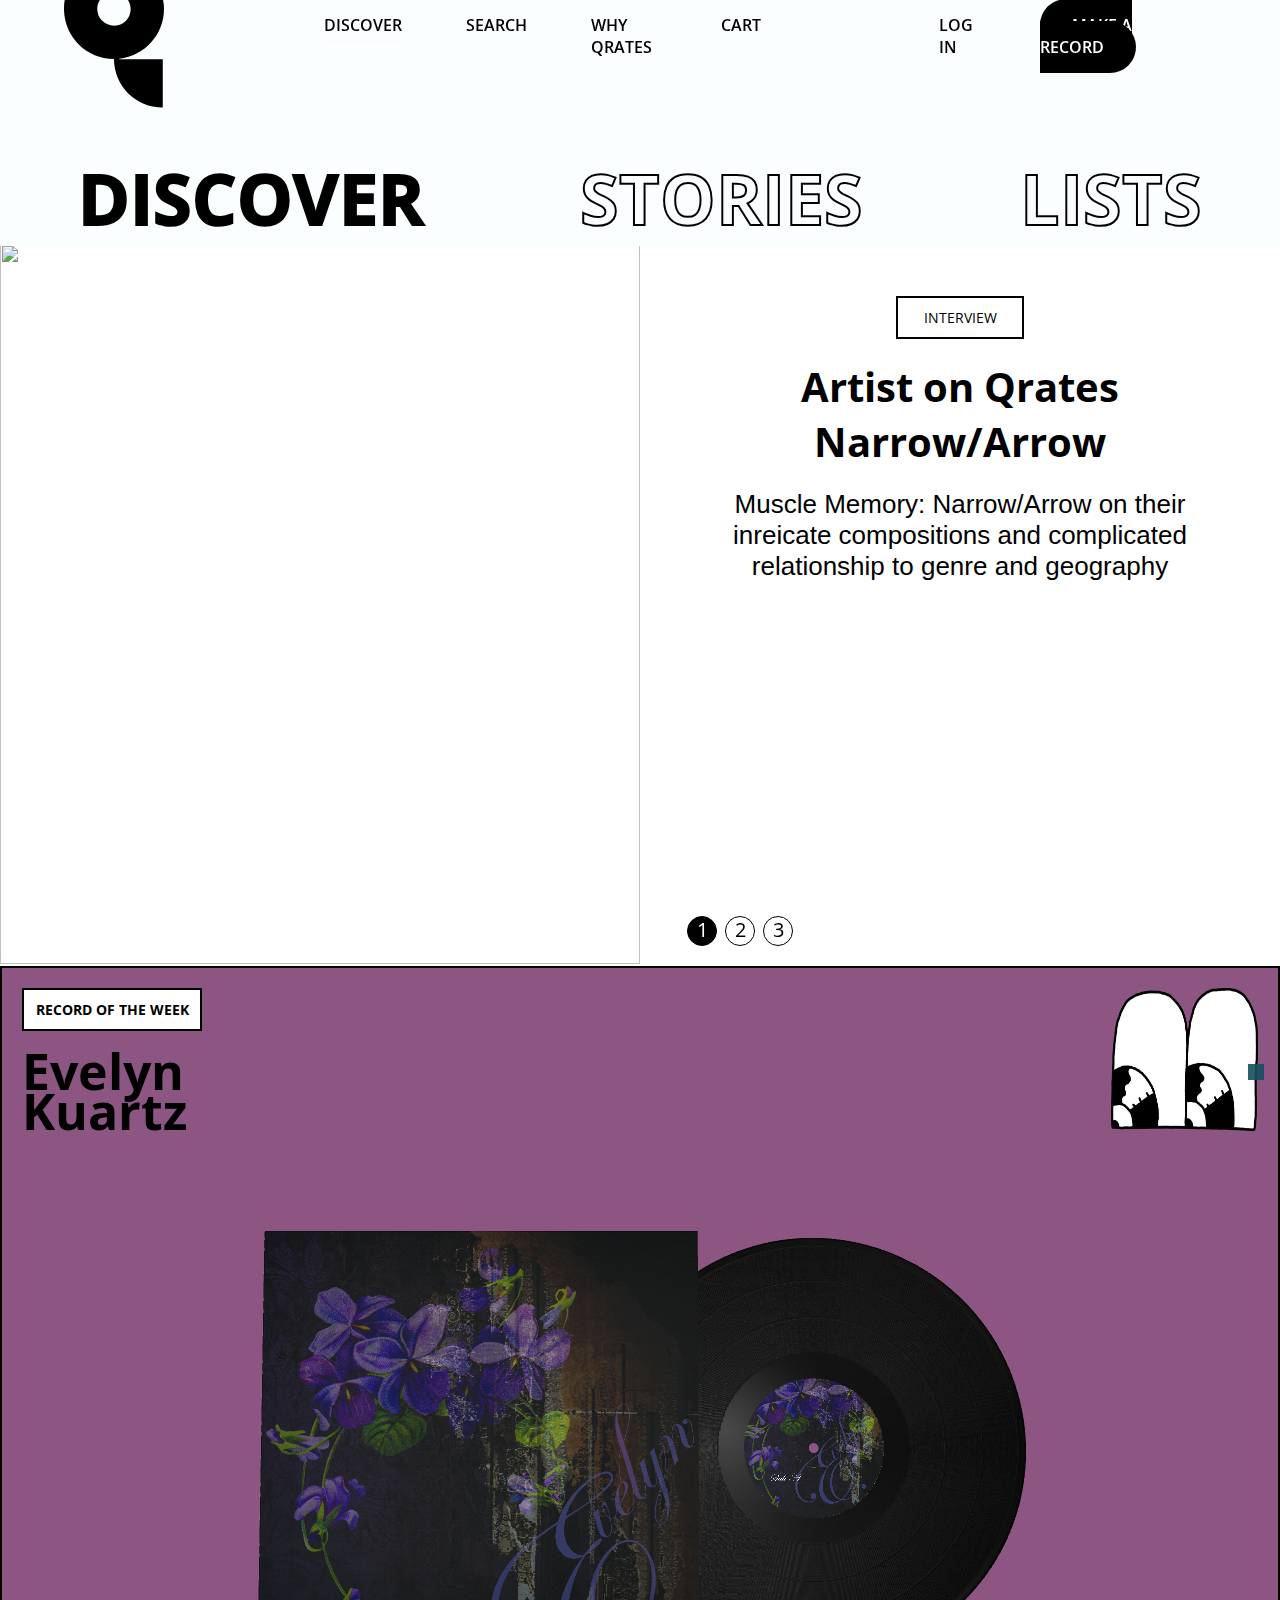
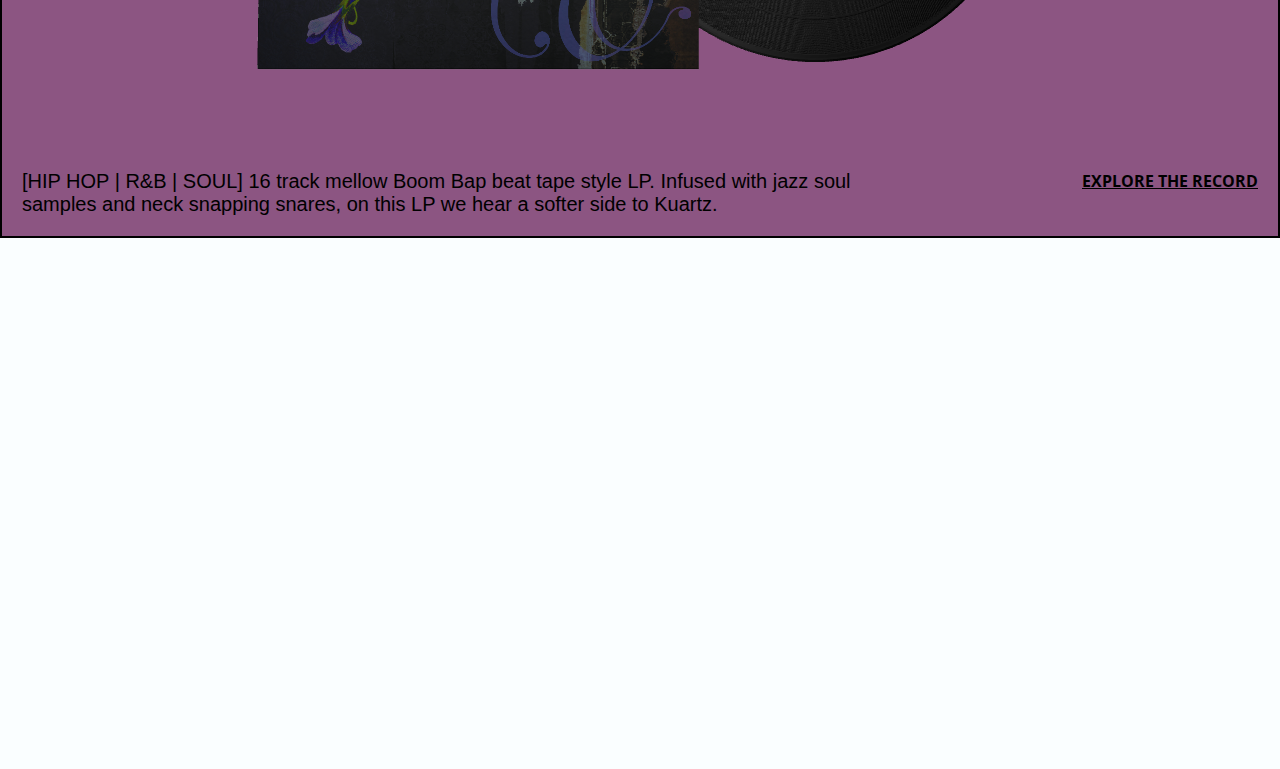
==== discover.html @ 6630db9c "list-stories-discover done" ====
<!DOCTYPE html>
<html lang="en">

<head>
    <meta charset="UTF-8">
    <meta name="viewport" content="width=device-width, initial-scale=1.0">

    <link rel="shortcut icon" href="assets/img/favicon.png" type="image/png">

    <!--=============== REMIXICONS ===============-->
    <link href="https://cdn.jsdelivr.net/npm/remixicon@2.5.0/fonts/remixicon.css" rel="stylesheet">

    <!--=============== SWIPER CSS ===============-->
    <link rel="stylesheet" href="assets/css/swiper-bundle.min.css">
    <link rel="stylesheet" href="https://cdn.jsdelivr.net/npm/@splidejs/splide@latest/dist/css/splide.min.css">

    <!--=============== CSS ===============-->
    <link rel="stylesheet" href="assets/scss/styles.css">



    <!--=============== FONT ===============-->
    <link
        href="https://api.fontshare.com/css?f[]=cabinet-grotesk@300,400&f[]=bespoke-serif@400&f[]=clash-display@700&display=swap"
        rel="stylesheet">


    <title>QRATES</title>
</head>

<body>
    <header class="header" id="header">
        <nav class="nav container">
            <a href="#" class="nav__logo">
                <img src="./assets/img/logo.svg" alt="">
            </a>

            <div class="nav__menu" id="nav-menu">
                <ul class="nav__list">
                    <li class="nav__item">
                        <a href="#home" class="nav__link active-link">DISCOVER</a>
                    </li>
                    <li class="nav__item">
                        <a href="#about" class="nav__link">SEARCH</a>
                    </li>
                    <li class="nav__item">
                        <a href="#discover" class="nav__link">WHY QRATES</a>
                    </li>
                    <li class="nav__item">
                        <a href="#place" class="nav__link">CART</a>
                    </li>
                    <li class="nav__item">
                        <a href="login.html" class="nav__link nav__link-3">LOG IN</a>
                    </li>
                    <li class="nav__item">
                        <a href="makerecord.html" class="nav__link nav__link-4">MAKE A RECORD</a>
                    </li>
                </ul>


                <i class="ri-close-line nav__close" id="nav-close"></i>
            </div>

            <div class="nav-right">
                <ul>
                    <li class="nav__item"><a href="login.html" class="nav__link nav__link-1">LOG IN</a></li>
                    <li class="nav__item"><a href="makerecord.html" class="nav__link nav__link-2">MAKE A RECORD</a></li>
                </ul>
            </div>

            <div class="nav__toggle" id="nav-toggle">
                <i class="ri-function-line"></i>
            </div>
        </nav>
    </header>

    <main id="discover">
        <section class="dis-choose">
            <ul>
                <li><a href="discover.html" class="dis__dis">DISCOVER</a></li>
                <li><a href="stories.html" class="dis__sto">STORIES</a></li>
                <li><a href="lists.html" class="dis__li">LISTS</a></li>
            </ul>
        </section>

        <section class="dis-swip">
            <div class="swiper-container">
                <div class="swiper-wrapper">
                    <div class="swiper-slide">
                        <div class="swi-sli-left">
                            <img src="./assets/img/dis1.jpg" alt="">
                        </div>
                        <div class="swi-sli-right">
                            <div class="swi-sli-ri-top">INTERVIEW</div>
                            <div class="swi-sli-ri-tit">
                                <div class="swi-sli-ri-tit-1">Artist on Qrates</div>
                                <div class="swi-sli-ri-tit-2">Narrow/Arrow</div>
                            </div>
                            <div class="swi-sli-ri-des">Muscle Memory: Narrow/Arrow on their inreicate compositions and
                                complicated relationship to genre and geography</div>
                        </div>
                    </div>
                    <div class="swiper-slide">
                        <div class="swi-sli-left">
                            <img src="./assets/img/dis3.jpg" alt="">
                        </div>
                        <div class="swi-sli-right">
                            <div class="swi-sli-ri-top">WAX HEART</div>
                            <div class="swi-sli-ri-tit">
                                <div class="swi-sli-ri-tit-1">Wax Heart</div>
                                <div class="swi-sli-ri-tit-2">Transfer To Graham</div>
                            </div>
                            <div class="swi-sli-ri-des">Wax Heart is a series featuring the artist and the 5 records
                                that made them who they are today.</div>
                        </div>
                    </div>
                    <div class="swiper-slide">
                        <div class="swi-sli-left">
                            <img src="./assets/img/dis2.jpg" alt="">
                        </div>
                        <div class="swi-sli-right">
                            <div class="swi-sli-ri-top">INTERVIEW</div>
                            <div class="swi-sli-ri-tit">
                                <div class="swi-sli-ri-tit-1">Artists on Qrates</div>
                                <div class="swi-sli-ri-tit-2">Clare Maguire</div>
                            </div>
                            <div class="swi-sli-ri-des">New Digital Landscapes: Claire Maguire talks us theough her
                                newsfeed fascination with NFTs, moving from the big city and the importance of
                                communities.</div>
                        </div>
                    </div>
                </div>
                <!-- Add Pagination -->
                <div class="swiper-pagination"></div>
            </div>
        </section>

        <section class="dis-week">
            <div class="dis-we-top">
                <div class="dis-we-top-left">
                    <div class="dis-we-top-left-1">RECORD OF THE WEEK</div>
                    <div class="dis-we-top-left-2">Evelyn<br>Kuartz</div>
                </div>
                <div class="dis-we-top-right">
                    <img src="./assets/img/watching.png" alt="">
                </div>
            </div>
            <div class="dis-we-mid">
                <img src="./assets/img/evelynK.png" alt="">
            </div>
            <div class="dis-we-bot">
                <div class="dis-we-bot-left">[HIP HOP | R&B | SOUL] 16 track mellow Boom Bap beat tape style LP. Infused
                    with jazz soul samples and neck snapping snares, on this LP we hear a softer side to Kuartz.</div>
                <div class="dis-we-bot-right"> <a href="evelyn.html">EXPLORE THE RECORD</a> </div>
            </div>
        </section>
    </main>

    <!--==================== FOOTER ====================-->
    <footer class="footer section">
        <div class="footer__container container grid">
            <div class="footer__content grid">
                <div class="footer__data">
                    <h3 class="footer__title">
                        <img src="./assets/img/logo.svg" alt="">
                    </h3>
                    <p class="footer__description">QRATES <br> MUSIC IN <br> YOUR HANDS
                    </p>
                    <div>
                        <a href="https://www.facebook.com/" target="_blank" class="footer__social">
                            <i class="ri-facebook-box-fill"></i>
                        </a>
                        <a href="https://twitter.com/" target="_blank" class="footer__social">
                            <i class="ri-twitter-fill"></i>
                        </a>
                        <a href="https://www.instagram.com/" target="_blank" class="footer__social">
                            <i class="ri-instagram-fill"></i>
                        </a>
                        <a href="https://www.youtube.com/" target="_blank" class="footer__social">
                            <i class="ri-youtube-fill"></i>
                        </a>
                    </div>
                </div>

                <div class="footer__data">
                    <h3 class="footer__subtitle">FOR ARTISTS</h3>
                    <ul>
                        <li class="footer__item">
                            <a href="" class="footer__link">why qrates</a>
                        </li>
                        <li class="footer__item">
                            <a href="" class="footer__link">crowd funding</a>
                        </li>
                        <li class="footer__item">
                            <a href="" class="footer__link">press & sell</a>
                        </li>
                        <li class="footer__item">
                            <a href="" class="footer__link">our services</a>
                        </li>
                        <li class="footer__item">
                            <a href="" class="footer__link">artist toolkit</a>
                        </li>
                        <li class="footer__item">
                            <a href="" class="footer__link">referral program</a>
                        </li>
                    </ul>
                </div>

                <div class="footer__data">
                    <h3 class="footer__subtitle">OUR COMPANY</h3>
                    <ul>
                        <li class="footer__item">
                            <a href="" class="footer__link">about qrates</a>
                        </li>
                        <li class="footer__item">
                            <a href="" class="footer__link">careers</a>
                        </li>
                        <li class="footer__item">
                            <a href="" class="footer__link">partners</a>
                        </li>
                    </ul>
                </div>

                <div class="footer__data">
                    <h3 class="footer__subtitle">HELP</h3>
                    <ul>
                        <li class="footer__item">
                            <a href="" class="footer__link">FAQs</a>
                        </li>
                        <li class="footer__item">
                            <a href="" class="footer__link">Support Center</a>
                        </li>
                        <li class="footer__item">
                            <a href="" class="footer__link">Contact Us</a>
                        </li>
                    </ul>
                </div>
            </div>

            <div class="footer__rights">
                <p class="footer__copy">&#169; Chowdhury Joy. All rigths reserved.</p>
                <div class="footer__terms">
                    <a href="#" class="footer__terms-link">Terms & Agreements</a>
                    <a href="#" class="footer__terms-link">Privacy Policy</a>
                </div>
            </div>
        </div>
    </footer>

    <!--========== SCROLL UP ==========-->
    <a href="#" class="scrollup" id="scroll-up">
        <i class="ri-arrow-up-line scrollup__icon"></i>
    </a>

    <!--=============== SCROLL REVEAL===============-->
    <script src="assets/js/scrollreveal.min.js"></script>

    <!--=============== SWIPER JS ===============-->
    <script src="assets/js/swiper-bundle.min.js"></script>
    <script src="https://cdn.jsdelivr.net/npm/@splidejs/splide@2.4.21/dist/js/splide.min.js"></script>

    <!--=============== MAIN JS ===============-->

    <!-- <script src="https://s3-us-west-2.amazonaws.com/s.cdpn.io/16327/gsap-latest-beta.min.js"></script> -->
    <script src="assets/js/main.js"></script>
    <script src="assets/js/dislirestor.js"></script>
</body>

</html>
---- assets/scss/styles.css ----
/*=============== GOOGLE FONTS ===============*/
@import url("https://fonts.googleapis.com/css2?family=Open+Sans:wght@400;600&family=Raleway:wght@500;600;700&display=swap");
/*=============== VARIABLES CSS ===============*/
:root {
  --header-height: 3rem;
  /*========== Colors ==========*/
  /* Change favorite color to match images */
  /*Green dark 190 - Green 171 - Grren Blue 200*/
  --hue-color: 190;
  /* HSL color mode */
  --first-color: hsl(var(--hue-color), 64%, 22%);
  --first-color-second: hsl(var(--hue-color), 64%, 22%);
  --first-color-alt: hsl(var(--hue-color), 64%, 15%);
  --title-color: hsl(var(--hue-color), 64%, 18%);
  --text-color: hsl(var(--hue-color), 24%, 35%);
  --text-color-light: hsl(var(--hue-color), 8%, 60%);
  --input-color: hsl(var(--hue-color), 24%, 97%);
  --body-color: hsl(var(--hue-color), 100%, 99%);
  --white-color: #FFF;
  --scroll-bar-color: hsl(var(--hue-color), 12%, 90%);
  --scroll-thumb-color: hsl(var(--hue-color), 12%, 75%);
  /*========== Font and typography ==========*/
  --body-font: 'Open Sans', sans-serif;
  --title-font: 'Raleway', sans-serif;
  --biggest-font-size: 2.5rem;
  --h1-font-size: 1.5rem;
  --h2-font-size: 1.25rem;
  --h3-font-size: 1rem;
  --normal-font-size: .938rem;
  --small-font-size: .813rem;
  --smaller-font-size: .75rem;
  /*========== Font weight ==========*/
  --font-medium: 500;
  --font-semi-bold: 600;
  /*========== Margenes Bottom ==========*/
  --mb-0-25: .25rem;
  --mb-0-5: .5rem;
  --mb-0-75: .75rem;
  --mb-1: 1rem;
  --mb-1-25: 1.25rem;
  --mb-1-5: 1.5rem;
  --mb-2: 2rem;
  --mb-2-5: 2.5rem;
  /*========== z index ==========*/
  --z-tooltip: 10;
  --z-fixed: 100;
  /*========== Hover overlay ==========*/
  --img-transition: .3s;
  --img-hidden: hidden;
  --img-scale: scale(1.1);
}

@media screen and (min-width: 968px) {
  :root {
    --biggest-font-size: 4rem;
    --h1-font-size: 2.25rem;
    --h2-font-size: 1.75rem;
    --h3-font-size: 1.25rem;
    --normal-font-size: 1rem;
    --small-font-size: .875rem;
    --smaller-font-size: .813rem;
  }
}

/*========== Variables Dark theme ==========*/
body.dark-theme {
  --first-color-second: hsl(var(--hue-color), 54%, 12%);
  --title-color: hsl(var(--hue-color), 24%, 95%);
  --text-color: hsl(var(--hue-color), 8%, 75%);
  --input-color: hsl(var(--hue-color), 29%, 16%);
  --body-color: hsl(var(--hue-color), 29%, 12%);
  --scroll-bar-color: hsl(var(--hue-color), 12%, 48%);
  --scroll-thumb-color: hsl(var(--hue-color), 12%, 36%);
}

/*=============== BASE ===============*/
* {
  -webkit-box-sizing: border-box;
          box-sizing: border-box;
  padding: 0;
  margin: 0;
}

html {
  scroll-behavior: smooth;
}

body {
  margin: var(--header-height) 0 0 0;
  font-family: var(--body-font);
  font-size: var(--normal-font-size);
  background-color: var(--body-color);
  color: var(--text-color);
}

h1, h2, h3 {
  color: var(--title-color);
  font-weight: var(--font-semi-bold);
  font-family: var(--title-font);
}

ul {
  list-style: none;
}

a {
  text-decoration: none;
}

button,
input {
  border: none;
  font-family: var(--body-font);
  font-size: var(--normal-font-size);
}

button {
  cursor: pointer;
}

input {
  outline: none;
}

.main {
  overflow-x: hidden;
}

/*=============== REUSABLE CSS CLASSES ===============*/
.section {
  padding: 4.5rem 0 2.5rem;
}

.section__title {
  font-size: var(--h2-font-size);
  color: var(--title-color);
  text-align: center;
  text-transform: capitalize;
  margin-bottom: var(--mb-2);
}

.container {
  max-width: 968px;
  margin-left: var(--mb-1);
  margin-right: var(--mb-1);
}

.grid {
  display: -ms-grid;
  display: grid;
  gap: 1.5rem;
}

/*========== Button Dark/Light ==========*/
.nav__dark {
  display: -webkit-box;
  display: -ms-flexbox;
  display: flex;
  -webkit-box-align: center;
      -ms-flex-align: center;
          align-items: center;
  -webkit-column-gap: 2rem;
          column-gap: 2rem;
  position: absolute;
  left: 3rem;
  bottom: 4rem;
}

.change-theme, .change-theme-name {
  color: var(--text-color);
}

.change-theme {
  cursor: pointer;
  font-size: 1rem;
}

.change-theme-name {
  font-size: var(--small-font-size);
}

/*=============== BUTTONS ===============*/
.button {
  display: inline-block;
  background-color: var(--first-color);
  color: var(--white-color);
  padding: 1rem 2rem;
  font-weight: var(--font-semi-bold);
  -webkit-transition: .3s;
  transition: .3s;
}

.button:hover {
  background-color: var(--first-color-alt);
}

.button--flex {
  display: -webkit-box;
  display: -ms-flexbox;
  display: flex;
  -webkit-box-align: center;
      -ms-flex-align: center;
          align-items: center;
  -webkit-column-gap: .25rem;
          column-gap: .25rem;
}

.button--link {
  background: none;
  padding: 0;
}

.button--link:hover {
  background: none;
}

.button-1, .button-3, main .studio-swiper .studio-swiper-3 .std-swi-3-try, .header .nav .nav-right ul .nav__item .nav__link-2, main .far-lim .far-lim-left .far-lim-left-opt .far-lim-left-opt-1, main .far-lim .far-lim-left .far-lim-left-opt .far-lim-left-opt-2 {
  background-color: #000;
  border: none;
  color: white;
  padding: 15px 32px;
  text-align: center;
  text-decoration: none;
  border-radius: calc(174px / 2);
  font-size: 16px;
}

.button-2, main .far-lim .far-lim-left .far-lim-left-top, main .studio-swiper .studio-swiper-1 .std-swi-1-top, #discover .dis-swip .swiper-container .swiper-wrapper .swiper-slide .swi-sli-right .swi-sli-ri-top, #discover .dis-week .dis-we-top .dis-we-top-left .dis-we-top-left-1, #stories .stories-grid .main-container .posts-collect .sto-grid-1 .grid-a .grid-img .grid-img-top,
#stories .stories-grid .main-container .posts-collect .sto-grid-1 .grid-b .grid-img .grid-img-top,
#stories .stories-grid .main-container .posts-collect .sto-grid-1 .grid-c .grid-img .grid-img-top,
#stories .stories-grid .main-container .posts-collect .sto-grid-2 .grid-a .grid-img .grid-img-top,
#stories .stories-grid .main-container .posts-collect .sto-grid-2 .grid-b .grid-img .grid-img-top,
#stories .stories-grid .main-container .posts-collect .sto-grid-2 .grid-c .grid-img .grid-img-top,
#stories .stories-grid .main-container .posts-collect .sto-grid-3 .grid-a .grid-img .grid-img-top,
#stories .stories-grid .main-container .posts-collect .sto-grid-3 .grid-b .grid-img .grid-img-top,
#stories .stories-grid .main-container .posts-collect .sto-grid-3 .grid-c .grid-img .grid-img-top,
#stories .stories-grid .main-container .posts-collect .sto-grid-4 .grid-a .grid-img .grid-img-top,
#stories .stories-grid .main-container .posts-collect .sto-grid-4 .grid-b .grid-img .grid-img-top,
#stories .stories-grid .main-container .posts-collect .sto-grid-4 .grid-c .grid-img .grid-img-top,
#stories .stories-grid .main-container .posts-collect .sto-grid-5 .grid-a .grid-img .grid-img-top,
#stories .stories-grid .main-container .posts-collect .sto-grid-5 .grid-b .grid-img .grid-img-top,
#stories .stories-grid .main-container .posts-collect .sto-grid-5 .grid-c .grid-img .grid-img-top,
#stories .stories-grid .main-container .posts-collect .sto-grid-6 .grid-a .grid-img .grid-img-top,
#stories .stories-grid .main-container .posts-collect .sto-grid-6 .grid-b .grid-img .grid-img-top,
#stories .stories-grid .main-container .posts-collect .sto-grid-6 .grid-c .grid-img .grid-img-top,
#stories .stories-grid .main-container .posts-collect .sto-grid-7 .grid-a .grid-img .grid-img-top,
#stories .stories-grid .main-container .posts-collect .sto-grid-7 .grid-b .grid-img .grid-img-top,
#stories .stories-grid .main-container .posts-collect .sto-grid-7 .grid-c .grid-img .grid-img-top,
#stories .stories-grid .main-container .posts-collect .sto-grid-8 .grid-a .grid-img .grid-img-top,
#stories .stories-grid .main-container .posts-collect .sto-grid-8 .grid-b .grid-img .grid-img-top,
#stories .stories-grid .main-container .posts-collect .sto-grid-8 .grid-c .grid-img .grid-img-top,
#stories .stories-grid .main-container .posts-collect .sto-grid-9 .grid-a .grid-img .grid-img-top,
#stories .stories-grid .main-container .posts-collect .sto-grid-9 .grid-b .grid-img .grid-img-top,
#stories .stories-grid .main-container .posts-collect .sto-grid-9 .grid-c .grid-img .grid-img-top {
  border: 2px black solid;
  width: 20%;
  text-align: center;
  padding: 10px;
  text-decoration: none;
  font-size: 14px;
}

.button-3, main .studio-swiper .studio-swiper-3 .std-swi-3-try {
  margin: 50px 0;
  border: 2px yellow solid;
  background-color: #FFF804;
  width: 150%;
  color: black;
  font-weight: 800;
}

/*========== SCROLL UP ==========*/
.scrollup {
  position: fixed;
  right: 1rem;
  bottom: -20%;
  background-color: var(--first-color);
  padding: .5rem;
  display: -webkit-box;
  display: -ms-flexbox;
  display: flex;
  opacity: .9;
  z-index: var(--z-tooltip);
  -webkit-transition: .4s;
  transition: .4s;
}

.scrollup:hover {
  background-color: var(--first-color-alt);
  opacity: 1;
}

.scrollup__icon {
  color: var(--white-color);
  font-size: 1.2rem;
}

/* Show scroll */
.show-scroll {
  bottom: 5rem;
}

/*=============== SCROLL BAR ===============*/
::-webkit-scrollbar {
  width: .60rem;
  background-color: var(--scroll-bar-color);
}

::-webkit-scrollbar-thumb {
  background-color: var(--scroll-thumb-color);
}

::-webkit-scrollbar-thumb:hover {
  background-color: var(--text-color-light);
}

/*=============== HEADER ===============*/
.header {
  width: 100%;
  position: fixed;
  top: 0;
  left: 0;
  z-index: var(--z-fixed);
  background-color: transparent;
}

/*=============== NAV ===============*/
.nav {
  height: var(--header-height);
  display: -webkit-box;
  display: -ms-flexbox;
  display: flex;
  -webkit-box-pack: justify;
      -ms-flex-pack: justify;
          justify-content: space-between;
  -webkit-box-align: center;
      -ms-flex-align: center;
          align-items: center;
}

.nav__logo, .nav__toggle {
  color: #000;
}

.nav__logo {
  font-weight: var(--font-semi-bold);
}

.nav__toggle {
  font-size: 1.2rem;
  cursor: pointer;
}

.nav__menu {
  position: relative;
}

@media screen and (max-width: 1067px) {
  .nav__menu {
    position: fixed;
    background-color: var(--body-color);
    top: 0;
    right: -100%;
    width: 70%;
    height: 100%;
    -webkit-box-shadow: -1px 0 4px rgba(14, 55, 63, 0.15);
            box-shadow: -1px 0 4px rgba(14, 55, 63, 0.15);
    padding: 3rem;
    -webkit-transition: .4s;
    transition: .4s;
  }
}

.nav__list {
  display: -webkit-box;
  display: -ms-flexbox;
  display: flex;
  -webkit-box-orient: vertical;
  -webkit-box-direction: normal;
      -ms-flex-direction: column;
          flex-direction: column;
  row-gap: 2.5rem;
}

.nav__link {
  color: var(--text-color-light);
  font-weight: var(--font-semi-bold);
  text-transform: uppercase;
}

.nav__link:hover {
  color: var(--text-color);
}

.nav__close {
  position: absolute;
  top: .75rem;
  right: 1rem;
  font-size: 1.5rem;
  color: var(--title-color);
  cursor: pointer;
}

/* show menu */
.show-menu {
  right: 0;
}

/* Change background header */
.scroll-header {
  background-color: var(--body-color);
  -webkit-box-shadow: 0 0 4px rgba(14, 55, 63, 0.15);
          box-shadow: 0 0 4px rgba(14, 55, 63, 0.15);
}

.scroll-header .nav__logo,
.scroll-header .nav__toggle {
  color: var(--title-color);
}

/* Active link */
.active-link {
  position: relative;
  color: var(--title-color);
}

.active-link::before {
  content: '';
  position: absolute;
  background-color: var(--title-color);
  width: 100%;
  height: 2px;
  bottom: -.75rem;
  left: 0;
}

.header .nav .nav__menu {
  margin-left: 160px;
}

.header .nav .nav__menu .nav__list .nav__item .nav__link-3,
.header .nav .nav__menu .nav__list .nav__item .nav__link-4 {
  display: none;
}

.header .nav .nav-right ul {
  display: -webkit-box;
  display: -ms-flexbox;
  display: flex;
  -webkit-box-pack: justify;
      -ms-flex-pack: justify;
          justify-content: space-between;
}

.header .nav .nav-right ul .nav__item {
  margin-left: 50px;
}

@media all and (max-width: 500px) {
  .header .nav a img {
    width: 60%;
    height: 60%;
  }
  .header .nav .nav__menu {
    margin-left: 160px;
  }
  .header .nav .nav__menu .nav__list .nav__item .nav__link-3,
  .header .nav .nav__menu .nav__list .nav__item .nav__link-4 {
    display: block;
  }
  .header .nav .nav-right ul {
    display: -webkit-box;
    display: -ms-flexbox;
    display: flex;
    -webkit-box-pack: justify;
        -ms-flex-pack: justify;
            justify-content: space-between;
  }
  .header .nav .nav-right ul .nav__item {
    display: none;
  }
}

main {
  margin-top: 150px;
  color: #000;
}

main .hero {
  display: -webkit-box;
  display: -ms-flexbox;
  display: flex;
  position: relative;
  margin-bottom: 50px;
}

main .hero .hero-extra {
  display: none;
}

main .hero .hero-left {
  width: 40%;
  margin-top: 15%;
  margin-left: 5%;
}

main .hero .hero-left .hero-le-header {
  display: block;
  font-weight: 900;
  font-size: 70px;
  font-weight: 900;
  letter-spacing: 0.95px;
  line-height: 70px;
  font-family: 'Clash Display', sans-serif;
}

main .hero .hero-left .hero-le-header span {
  color: transparent;
  -webkit-text-stroke-width: 2px;
  -webkit-text-stroke-color: #000;
}

main .hero .hero-left .hero-le-des {
  font-size: 28px;
  font-weight: 800;
  letter-spacing: -0.3px;
  line-height: 34px;
  width: 80%;
  margin-top: 40px;
  font-family: 'Bespoke Serif', serif;
}

main .hero .hero-right {
  width: 60%;
  display: -webkit-box;
  display: -ms-flexbox;
  display: flex;
}

main .hero .hero-right .hero-ri-1 {
  display: -webkit-box;
  display: -ms-flexbox;
  display: flex;
}

main .hero .hero-right .hero-ri-1 .hero-ri-1-img {
  position: relative;
  padding: 30px 35px 0px 30px;
}

main .hero .hero-right .hero-ri-1 .hero-ri-1-img img {
  width: 80%;
  margin-left: 10%;
  border: #000 2px solid;
  -webkit-transform: rotate(5deg) translate3d(0, 0, 0);
          transform: rotate(5deg) translate3d(0, 0, 0);
}

main .hero .hero-right .hero-ri-1 .sticker {
  width: 10%;
  height: 25%;
  position: absolute;
  top: 80%;
}

main .hero .hero-right .hero-ri-2 {
  position: relative;
  margin-top: 30%;
  margin-right: 5%;
  color: #000;
  font-size: 16px;
  font-weight: bold;
  line-height: 22px;
  -webkit-writing-mode: vertical-rl;
  -ms-writing-mode: tb-rl;
  writing-mode: vertical-rl;
  white-space: nowrap;
}

main .hero .hero-right .hero-ri-2 a {
  color: #000;
  text-decoration: underline;
}

main .fans-option {
  position: relative;
  min-height: 120vh;
  margin-top: 40px;
  -webkit-transition: all .5s ease;
  transition: all .5s ease;
}

main .fans-option ul {
  position: absolute;
  top: 30%;
  left: 10%;
  -webkit-transform: translateY(-50%);
          transform: translateY(-50%);
}

main .fans-option ul li {
  list-style: none;
}

main .fans-option ul li a {
  color: #fff;
  font-size: 3em;
  font-weight: 700;
  text-decoration: none;
}

main .fans-option ul li:hover a {
  color: #e2d3d3;
  text-shadow: 0 2px 2px rgba(0, 0, 0, 0.2);
}

main .far-lim {
  display: -webkit-box;
  display: -ms-flexbox;
  display: flex;
  height: 120vh;
}

main .far-lim .vinyl-right {
  -webkit-box-ordinal-group: 2;
      -ms-flex-order: 1;
          order: 1;
}

main .far-lim .vinyl-left {
  -webkit-box-ordinal-group: 1;
      -ms-flex-order: 0;
          order: 0;
}

main .far-lim .far-lim-left {
  width: 50%;
  background-color: #FFF804;
  padding: 5% 0 0 5%;
  position: relative;
  border: #000 1px solid;
}

main .far-lim .far-lim-left > * {
  padding-top: 20px;
}

main .far-lim .far-lim-left .far-lim-left-tit {
  font-size: 40px;
  font-weight: bolder;
}

main .far-lim .far-lim-left .far-lim-left-des {
  width: 70%;
  font-size: 26px;
  font-family: 'Bespoke Serif', sans-serif;
}

main .far-lim .far-lim-left .far-lim-left-opt {
  display: -webkit-box;
  display: -ms-flexbox;
  display: flex;
  position: absolute;
  bottom: 10%;
}

main .far-lim .far-lim-left .far-lim-left-opt .far-lim-left-opt-2 {
  background-color: transparent;
  color: #000;
  border: 2px solid #000;
  margin-left: 30px;
  font-weight: 800;
}

main .far-lim .far-lim-right {
  width: 50%;
  border: #000 1px solid;
}

main .far-lim .far-lim-right img {
  height: 100%;
  width: 100%;
}

main .studio-swiper {
  display: -webkit-box;
  display: -ms-flexbox;
  display: flex;
  -webkit-box-orient: vertical;
  -webkit-box-direction: normal;
      -ms-flex-direction: column;
          flex-direction: column;
  -webkit-box-align: center;
      -ms-flex-align: center;
          align-items: center;
  padding-top: 80px;
  background-color: #000;
  color: #fff;
}

main .studio-swiper .studio-swiper-1 {
  display: -webkit-box;
  display: -ms-flexbox;
  display: flex;
  -webkit-box-orient: vertical;
  -webkit-box-direction: normal;
      -ms-flex-direction: column;
          flex-direction: column;
  -webkit-box-align: center;
      -ms-flex-align: center;
          align-items: center;
}

main .studio-swiper .studio-swiper-1 .std-swi-1-top {
  border: 2px solid #fff;
}

main .studio-swiper .studio-swiper-1 .std-swi-1-tit {
  padding: 50px 0;
  font-size: 40px;
  font-weight: 800;
}

main .studio-swiper .studio-swiper-1 .std-swi-1-tit span {
  display: block;
  position: relative;
}

main .studio-swiper .studio-swiper-1 .std-swi-1-tit span::after {
  content: " ";
  display: block;
  position: absolute;
  width: 50%;
  height: 40px;
  bottom: -32px;
  right: 20px;
  background-repeat: no-repeat;
  background-size: contain;
  background-position: top center;
  background-image: url(/assets/img/downafter.png);
}

main .studio-swiper .studio-swiper-1 .std-swi-1-des {
  padding-bottom: 50px;
  font-size: 18px;
  width: 800px;
  text-align: center;
}

main .studio-swiper .studio-swiper-2 #splide01 .splide__arrows button {
  visibility: hidden;
}

main .studio-swiper .studio-swiper-2 #splide01 .splide__pagination {
  visibility: hidden;
}

main .index-show {
  position: relative;
  display: -ms-grid;
  display: grid;
  -ms-grid-columns: (25%)[auto-fit];
      grid-template-columns: repeat(auto-fit, 25%);
  grid-auto-rows: minmax(300px, 330px);
  overflow: hidden;
}

main .index-show img {
  width: 100%;
  height: auto;
}

main .index-show > * {
  border: #000 1px solid;
}

main .index-show .ind-show-8 {
  position: relative;
  background-color: #E280FF;
}

main .index-show .ind-show-8 .ind-show-8-top {
  color: transparent;
  -webkit-text-stroke-width: 2px;
  -webkit-text-stroke-color: #000;
  position: absolute;
  top: 0;
  left: 0;
  padding: 20px 25px 0px 25px;
  font-size: 36px;
  font-weight: 900;
  letter-spacing: 1.27px;
  line-height: 1.1;
}

main .index-show .ind-show-8 .ind-show-8-bot {
  position: absolute;
  bottom: 10px;
  padding: 20px 25px 0px 25px;
  font-weight: 900;
}

@media all and (max-width: 1050px) {
  main {
    margin-top: 0px;
    color: #000;
  }
  main .hero {
    display: -webkit-box;
    display: -ms-flexbox;
    display: flex;
    position: relative;
    -webkit-box-orient: vertical;
    -webkit-box-direction: normal;
        -ms-flex-direction: column;
            flex-direction: column;
  }
  main .hero .hero-extra {
    display: block;
    font-size: 28px;
    font-weight: 800;
    letter-spacing: -0.3px;
    line-height: 34px;
    width: 80%;
    margin: auto;
    margin-top: 50px;
    font-family: 'Bespoke Serif', serif;
  }
  main .hero .hero-left {
    width: 100%;
    margin-top: 5%;
    text-align: center;
  }
  main .hero .hero-left .hero-le-header {
    display: block;
    font-weight: 900;
    font-size: 50px;
    font-weight: 900;
    letter-spacing: 0.95px;
    line-height: 70px;
    font-family: 'Clash Display', sans-serif;
  }
  main .hero .hero-left .hero-le-header span {
    color: transparent;
    -webkit-text-stroke-width: 2px;
    -webkit-text-stroke-color: #000;
  }
  main .hero .hero-left .hero-le-des {
    display: none;
  }
  main .hero .hero-right {
    width: 100%;
    display: -webkit-box;
    display: -ms-flexbox;
    display: flex;
  }
  main .hero .hero-right .hero-ri-1 {
    display: -webkit-box;
    display: -ms-flexbox;
    display: flex;
  }
  main .hero .hero-right .hero-ri-1 .hero-ri-1-img {
    position: relative;
    padding: 30px 35px 0px 30px;
  }
  main .hero .hero-right .hero-ri-1 .hero-ri-1-img img {
    width: 80%;
    margin-left: 10%;
    border: #000 2px solid;
    -webkit-transform: rotate(5deg) translate3d(0, 0, 0);
            transform: rotate(5deg) translate3d(0, 0, 0);
  }
  main .hero .hero-right .hero-ri-1 .sticker {
    width: 25%;
    height: 25%;
    position: absolute;
    top: 20%;
    left: 5%;
  }
  main .hero .hero-right .hero-ri-2 {
    position: relative;
    margin-top: 30%;
    margin-right: 5%;
    color: #000;
    font-size: 16px;
    font-weight: bold;
    line-height: 22px;
    -webkit-writing-mode: vertical-rl;
    -ms-writing-mode: tb-rl;
    writing-mode: vertical-rl;
    white-space: nowrap;
  }
  main .hero .hero-right .hero-ri-2 a {
    color: #000;
    text-decoration: underline;
  }
  main .fans-option {
    position: relative;
    min-height: 120vh;
    margin-top: 40px;
    -webkit-transition: all .5s ease;
    transition: all .5s ease;
  }
  main .fans-option ul {
    position: absolute;
    top: 30%;
    left: 10%;
    -webkit-transform: translateY(-50%);
            transform: translateY(-50%);
  }
  main .fans-option ul li {
    list-style: none;
  }
  main .fans-option ul li a {
    color: #fff;
    font-size: 3em;
    font-weight: 700;
    text-decoration: none;
  }
  main .fans-option ul li:hover a {
    color: #e2d3d3;
    text-shadow: 0 2px 2px rgba(0, 0, 0, 0.2);
  }
  main .far-lim {
    display: -webkit-box;
    display: -ms-flexbox;
    display: flex;
    -webkit-box-orient: vertical;
    -webkit-box-direction: normal;
        -ms-flex-direction: column;
            flex-direction: column;
    background-color: #FFF804;
  }
  main .far-lim .far-lim-left {
    -webkit-box-ordinal-group: 2;
        -ms-flex-order: 1;
            order: 1;
    width: 100%;
    height: 50vh;
    padding: 5% 0 0 5%;
    position: relative;
    border: none;
  }
  main .far-lim .far-lim-left > * {
    padding-top: 20px;
  }
  main .far-lim .far-lim-left .far-lim-left-tit {
    font-size: 40px;
    font-weight: bolder;
  }
  main .far-lim .far-lim-left .far-lim-left-des {
    width: 70%;
    font-size: 26px;
    font-family: 'Bespoke Serif', sans-serif;
  }
  main .far-lim .far-lim-left .far-lim-left-opt {
    display: -webkit-box;
    display: -ms-flexbox;
    display: flex;
    position: absolute;
    bottom: 10%;
  }
  main .far-lim .far-lim-left .far-lim-left-opt .far-lim-left-opt-2 {
    background-color: transparent;
    color: #000;
    border: 2px solid #000;
    margin-left: 30px;
    font-weight: 800;
  }
  main .far-lim .far-lim-right {
    width: 100%;
    height: 45vh;
    border: none;
    margin-top: 20px;
  }
  main .far-lim .far-lim-right img {
    border: #000 1px solid;
    height: 100%;
    width: 90%;
    margin: 0 5%;
    -o-object-fit: cover;
       object-fit: cover;
  }
  main .studio-swiper {
    display: -webkit-box;
    display: -ms-flexbox;
    display: flex;
    -webkit-box-orient: vertical;
    -webkit-box-direction: normal;
        -ms-flex-direction: column;
            flex-direction: column;
    -webkit-box-align: center;
        -ms-flex-align: center;
            align-items: center;
    padding-top: 80px;
    background-color: #000;
    color: #fff;
  }
  main .studio-swiper .studio-swiper-1 {
    display: -webkit-box;
    display: -ms-flexbox;
    display: flex;
    -webkit-box-orient: vertical;
    -webkit-box-direction: normal;
        -ms-flex-direction: column;
            flex-direction: column;
    -webkit-box-align: center;
        -ms-flex-align: center;
            align-items: center;
  }
  main .studio-swiper .studio-swiper-1 .std-swi-1-top {
    border: 2px solid #fff;
  }
  main .studio-swiper .studio-swiper-1 .std-swi-1-tit {
    padding: 50px 0;
    font-size: 35px;
    font-weight: 800;
    text-align: center;
  }
  main .studio-swiper .studio-swiper-1 .std-swi-1-tit span {
    display: block;
    position: relative;
  }
  main .studio-swiper .studio-swiper-1 .std-swi-1-tit span::after {
    content: " ";
    display: block;
    position: absolute;
    width: 50%;
    height: 40px;
    bottom: -32px;
    right: 20px;
    background-repeat: no-repeat;
    background-size: contain;
    background-position: top center;
    background-image: url(/assets/img/downafter.png);
  }
  main .studio-swiper .studio-swiper-1 .std-swi-1-des {
    padding-bottom: 50px;
    font-size: 16px;
    width: 700px;
    text-align: center;
  }
  main .studio-swiper .studio-swiper-2 #splide01 .splide__arrows button {
    visibility: hidden;
  }
  main .studio-swiper .studio-swiper-2 #splide01 .splide__pagination {
    visibility: hidden;
  }
  main .index-show {
    position: relative;
    display: -ms-grid;
    display: grid;
    -ms-grid-columns: (50%)[auto-fit];
        grid-template-columns: repeat(auto-fit, 50%);
    grid-auto-rows: minmax(300px, 330px);
    overflow: hidden;
  }
  main .index-show > * {
    border: #000 1px solid;
  }
  main .index-show .ind-show-8 {
    position: relative;
    background-color: #E280FF;
  }
  main .index-show .ind-show-8 .ind-show-8-top {
    color: transparent;
    -webkit-text-stroke-width: 2px;
    -webkit-text-stroke-color: #000;
    position: absolute;
    top: 0;
    left: 0;
    padding: 20px 25px 0px 25px;
    font-size: 36px;
    font-weight: 900;
    letter-spacing: 1.27px;
    line-height: 1.1;
  }
  main .index-show .ind-show-8 .ind-show-8-bot {
    position: absolute;
    bottom: 10px;
    padding: 20px 25px 0px 25px;
    font-weight: 900;
  }
}

@media all and (max-width: 500px) {
  main {
    margin-top: 0px;
    color: #000;
  }
  main .hero {
    display: -webkit-box;
    display: -ms-flexbox;
    display: flex;
    position: relative;
    -webkit-box-orient: vertical;
    -webkit-box-direction: normal;
        -ms-flex-direction: column;
            flex-direction: column;
  }
  main .hero .hero-extra {
    display: block;
    font-size: 20px;
    font-weight: 400;
    letter-spacing: -0.3px;
    line-height: 34px;
    width: 90%;
    margin: auto;
    margin-top: 50px;
    font-family: 'Bespoke Serif', serif;
    text-align: center;
  }
  main .hero .hero-left {
    width: 100%;
    margin-top: 15%;
    text-align: center;
  }
  main .hero .hero-left .hero-le-header {
    display: block;
    font-weight: 900;
    font-size: 46px;
    font-weight: 900;
    letter-spacing: 0.95px;
    line-height: 50px;
    font-family: 'Clash Display', sans-serif;
    width: 90%;
  }
  main .hero .hero-left .hero-le-header span {
    color: transparent;
    -webkit-text-stroke-width: 2px;
    -webkit-text-stroke-color: #000;
  }
  main .hero .hero-left .hero-le-des {
    display: none;
  }
  main .hero .hero-right {
    width: 100%;
    display: -webkit-box;
    display: -ms-flexbox;
    display: flex;
  }
  main .hero .hero-right .hero-ri-1 {
    display: -webkit-box;
    display: -ms-flexbox;
    display: flex;
  }
  main .hero .hero-right .hero-ri-1 .hero-ri-1-img {
    position: relative;
    padding: 30px 35px 0px 30px;
  }
  main .hero .hero-right .hero-ri-1 .hero-ri-1-img img {
    width: 120%;
    margin-left: 10%;
    border: #000 2px solid;
    -webkit-transform: rotate(5deg) translate3d(0, 0, 0);
            transform: rotate(5deg) translate3d(0, 0, 0);
  }
  main .hero .hero-right .hero-ri-1 .sticker {
    width: 20%;
    height: 12%;
    position: absolute;
    top: 35%;
    left: 5%;
  }
  main .hero .hero-right .hero-ri-2 {
    position: relative;
    margin-top: 50%;
    margin-left: 5%;
    color: #000;
    font-size: 16px;
    font-weight: bold;
    line-height: 22px;
    -webkit-writing-mode: vertical-rl;
    -ms-writing-mode: tb-rl;
    writing-mode: vertical-rl;
    white-space: nowrap;
  }
  main .hero .hero-right .hero-ri-2 a {
    color: #000;
    text-decoration: underline;
  }
  main .fans-option {
    position: relative;
    min-height: 80vh;
    margin-top: 40px;
  }
  main .far-lim {
    display: -webkit-box;
    display: -ms-flexbox;
    display: flex;
    -webkit-box-orient: vertical;
    -webkit-box-direction: normal;
        -ms-flex-direction: column;
            flex-direction: column;
    background-color: #FFF804;
  }
  main .far-lim .far-lim-left {
    -webkit-box-ordinal-group: 2;
        -ms-flex-order: 1;
            order: 1;
    width: 100%;
    height: 70vh;
    padding: 5% 0 0 5%;
    position: relative;
    border: none;
  }
  main .far-lim .far-lim-left > * {
    padding-top: 20px;
  }
  main .far-lim .far-lim-left .far-lim-left-top {
    width: 40%;
  }
  main .far-lim .far-lim-left .far-lim-left-tit {
    font-size: 28px;
    font-weight: bolder;
  }
  main .far-lim .far-lim-left .far-lim-left-des {
    width: 90%;
    font-size: 20px;
    font-family: 'Bespoke Serif', sans-serif;
  }
  main .far-lim .far-lim-left .far-lim-left-opt {
    display: -webkit-box;
    display: -ms-flexbox;
    display: flex;
    -webkit-box-orient: vertical;
    -webkit-box-direction: normal;
        -ms-flex-direction: column;
            flex-direction: column;
    position: absolute;
    bottom: 10%;
    width: 90%;
  }
  main .far-lim .far-lim-left .far-lim-left-opt .far-lim-left-opt-2 {
    background-color: transparent;
    color: #000;
    border: 2px solid #000;
    margin: 10px 0 0 0;
    font-weight: 800;
  }
  main .far-lim .far-lim-right {
    width: 100%;
    height: 75vh;
    border: none;
    margin-top: 20px;
  }
  main .far-lim .far-lim-right img {
    border: #000 1px solid;
    height: 100%;
    width: 90%;
    margin: 0 5%;
    -o-object-fit: cover;
       object-fit: cover;
  }
  main .studio-swiper {
    display: -webkit-box;
    display: -ms-flexbox;
    display: flex;
    -webkit-box-orient: vertical;
    -webkit-box-direction: normal;
        -ms-flex-direction: column;
            flex-direction: column;
    -webkit-box-align: center;
        -ms-flex-align: center;
            align-items: center;
    padding-top: 40px;
    background-color: #000;
    color: #fff;
  }
  main .studio-swiper .studio-swiper-1 {
    display: -webkit-box;
    display: -ms-flexbox;
    display: flex;
    -webkit-box-orient: vertical;
    -webkit-box-direction: normal;
        -ms-flex-direction: column;
            flex-direction: column;
    -webkit-box-align: center;
        -ms-flex-align: center;
            align-items: center;
  }
  main .studio-swiper .studio-swiper-1 .std-swi-1-top {
    border: 2px solid #fff;
    width: 40%;
  }
  main .studio-swiper .studio-swiper-1 .std-swi-1-tit {
    padding: 25px 0;
    font-size: 30px;
    font-weight: 800;
    text-align: center;
  }
  main .studio-swiper .studio-swiper-1 .std-swi-1-tit span {
    display: block;
    position: relative;
  }
  main .studio-swiper .studio-swiper-1 .std-swi-1-des {
    padding-bottom: 50px;
    font-size: 16px;
    width: 80%;
    text-align: center;
  }
  main .studio-swiper .studio-swiper-2 {
    width: 80%;
  }
  main .studio-swiper .studio-swiper-3 {
    display: block;
    text-align: center;
  }
  main .studio-swiper .studio-swiper-3 .std-swi-3-try {
    width: 120%;
    padding: 15px 22px;
  }
  main .index-show {
    position: relative;
    display: -ms-grid;
    display: grid;
    -ms-grid-columns: (50%)[auto-fit];
        grid-template-columns: repeat(auto-fit, 50%);
    grid-auto-rows: minmax(100px, 180px);
    overflow: hidden;
  }
  main .index-show > * {
    border: #000 1px solid;
  }
  main .index-show .ind-show-8 {
    position: relative;
    background-color: #E280FF;
  }
  main .index-show .ind-show-8 .ind-show-8-top {
    color: transparent;
    -webkit-text-stroke-width: 1px;
    -webkit-text-stroke-color: #000;
    position: absolute;
    top: 0;
    left: 0;
    padding: 12px 0px 0px 15px;
    font-size: 20px;
    font-weight: 900;
    letter-spacing: 1.27px;
    line-height: 1.1;
  }
  main .index-show .ind-show-8 .ind-show-8-bot {
    position: absolute;
    bottom: 10px;
    padding: 12px 0px 0px 15px;
    font-weight: 900;
  }
}

/*=============== SUBSCRIBE ===============*/
.subscribe__bg {
  background-color: var(--first-color-second);
  padding: 2.5rem 0;
}

.subscribe__title, .subscribe__description {
  color: var(--white-color);
}

.subscribe__description {
  text-align: center;
  margin-bottom: var(--mb-2-5);
}

.subscribe__form {
  background-color: var(--input-color);
  padding: .5rem;
  display: -webkit-box;
  display: -ms-flexbox;
  display: flex;
  -webkit-box-pack: justify;
      -ms-flex-pack: justify;
          justify-content: space-between;
}

.subscribe__input {
  width: 70%;
  padding-right: .5rem;
  background-color: var(--input-color);
  color: var(--text-color);
}

.subscribe__input::-webkit-input-placeholder {
  color: var(--text-color);
}

.subscribe__input:-ms-input-placeholder {
  color: var(--text-color);
}

.subscribe__input::-ms-input-placeholder {
  color: var(--text-color);
}

.subscribe__input::placeholder {
  color: var(--text-color);
}

/*=============== SPONSORS ===============*/
.sponsor__container {
  -ms-grid-columns: (minmax(110px, 1fr))[auto-fit];
      grid-template-columns: repeat(auto-fit, minmax(110px, 1fr));
  justify-items: center;
  row-gap: 3.5rem;
}

.sponsor__content:hover .sponsor__img {
  -webkit-filter: invert(0.5);
          filter: invert(0.5);
}

.sponsor__img {
  width: 90px;
  -webkit-filter: invert(0.7);
          filter: invert(0.7);
  -webkit-transition: var(--img-transition);
  transition: var(--img-transition);
}

/*=============== FOOTER ===============*/
.footer__container {
  row-gap: 5rem;
}

.footer__content {
  -ms-grid-columns: (minmax(220px, 1fr))[auto-fit];
      grid-template-columns: repeat(auto-fit, minmax(220px, 1fr));
  row-gap: 2rem;
}

.footer__title, .footer__subtitle {
  font-size: var(--h3-font-size);
}

.footer__title {
  margin-bottom: var(--mb-0-5);
}

.footer__description {
  margin-bottom: var(--mb-2);
}

.footer__social {
  font-size: 1.25rem;
  color: var(--title-color);
  margin-right: var(--mb-1-25);
}

.footer__subtitle {
  margin-bottom: var(--mb-1);
}

.footer__item {
  margin-bottom: var(--mb-0-75);
}

.footer__link {
  color: var(--text-color);
  text-transform: capitalize;
}

.footer__link:hover {
  color: var(--title-color);
}

.footer__rights {
  display: -webkit-box;
  display: -ms-flexbox;
  display: flex;
  -webkit-box-orient: vertical;
  -webkit-box-direction: normal;
      -ms-flex-direction: column;
          flex-direction: column;
  row-gap: 1.5rem;
  text-align: center;
}

.footer__copy, .footer__terms-link {
  font-size: var(--small-font-size);
  color: var(--text-color-light);
}

.footer__terms {
  display: -webkit-box;
  display: -ms-flexbox;
  display: flex;
  -webkit-column-gap: 1.5rem;
          column-gap: 1.5rem;
  -webkit-box-pack: center;
      -ms-flex-pack: center;
          justify-content: center;
}

.footer__terms-link:hover {
  color: var(--text-color);
}

#discover .dis-choose ul {
  display: -webkit-box;
  display: -ms-flexbox;
  display: flex;
  -ms-flex-pack: distribute;
      justify-content: space-around;
}

#discover .dis-choose ul li > * {
  color: transparent;
  -webkit-text-stroke-width: 2px;
  -webkit-text-stroke-color: #000;
  text-decoration: none;
  font-size: 70px;
  font-weight: bolder;
}

#discover .dis-choose ul li .dis__dis {
  color: #000;
}

#discover .dis-swip {
  height: 80vh;
  position: relative;
}

#discover .dis-swip .swiper-container {
  width: 100%;
  height: 100%;
}

#discover .dis-swip .swiper-container .swiper-wrapper .swiper-slide {
  text-align: center;
  font-size: 18px;
  background: #fff;
  display: -webkit-box;
  display: -ms-flexbox;
  display: flex;
  -webkit-box-pack: center;
      -ms-flex-pack: center;
          justify-content: center;
  -webkit-box-align: center;
      -ms-flex-align: center;
          align-items: center;
}

#discover .dis-swip .swiper-container .swiper-wrapper .swiper-slide .swi-sli-left {
  width: 50%;
  border: 2px 1px 2px 0;
}

#discover .dis-swip .swiper-container .swiper-wrapper .swiper-slide .swi-sli-left img {
  width: 100%;
  height: 80vh;
  -o-object-fit: cover;
     object-fit: cover;
}

#discover .dis-swip .swiper-container .swiper-wrapper .swiper-slide .swi-sli-right {
  width: 50%;
  width: 50%;
  height: 80vh;
  display: -webkit-box;
  display: -ms-flexbox;
  display: flex;
  -webkit-box-orient: vertical;
  -webkit-box-direction: normal;
      -ms-flex-direction: column;
          flex-direction: column;
  -webkit-box-align: center;
      -ms-flex-align: center;
          align-items: center;
  padding-top: 50px;
}

#discover .dis-swip .swiper-container .swiper-wrapper .swiper-slide .swi-sli-right .swi-sli-ri-tit {
  font-size: 40px;
  font-weight: bolder;
  padding-top: 20px;
}

#discover .dis-swip .swiper-container .swiper-wrapper .swiper-slide .swi-sli-right .swi-sli-ri-des {
  width: 80%;
  font-size: 26px;
  font-family: 'Bespoke Serif', sans-serif;
  padding-top: 20px;
}

#discover .dis-swip .swiper-container .swiper-pagination {
  position: absolute;
  bottom: 20px;
  left: 100px;
}

#discover .dis-swip .swiper-pagination-bullet {
  width: 30px;
  height: 30px;
  text-align: center;
  line-height: 26px;
  font-size: 20px;
  color: #000;
  opacity: 1;
  background: transparent;
  border: #000 solid 1px;
}

#discover .dis-swip .swiper-pagination-bullet-active {
  color: #fff;
  background: #000;
}

#discover .dis-week {
  display: -webkit-box;
  display: -ms-flexbox;
  display: flex;
  -webkit-box-orient: vertical;
  -webkit-box-direction: normal;
      -ms-flex-direction: column;
          flex-direction: column;
  background-color: #8C5582;
  border: #000 2px solid;
}

#discover .dis-week .dis-we-top {
  display: -webkit-box;
  display: -ms-flexbox;
  display: flex;
  -webkit-box-pack: justify;
      -ms-flex-pack: justify;
          justify-content: space-between;
}

#discover .dis-week .dis-we-top .dis-we-top-left {
  width: 100%;
  padding: 20px 0 0 20px;
}

#discover .dis-week .dis-we-top .dis-we-top-left .dis-we-top-left-1 {
  width: 70%;
  background-color: #fff;
  font-weight: bolder;
}

#discover .dis-week .dis-we-top .dis-we-top-left .dis-we-top-left-2 {
  font-size: 50px;
  line-height: 40px;
  margin-top: 20px;
  font-weight: bolder;
}

#discover .dis-week .dis-we-top .dis-we-top-right {
  display: -webkit-box;
  display: -ms-flexbox;
  display: flex;
  -webkit-box-pack: end;
      -ms-flex-pack: end;
          justify-content: flex-end;
  padding: 20px 20px 0 0;
}

#discover .dis-week .dis-we-top .dis-we-top-right img {
  width: 15%;
}

#discover .dis-week .dis-we-mid {
  text-align: center;
}

#discover .dis-week .dis-we-bot {
  display: -webkit-box;
  display: -ms-flexbox;
  display: flex;
  -webkit-box-pack: justify;
      -ms-flex-pack: justify;
          justify-content: space-between;
}

#discover .dis-week .dis-we-bot .dis-we-bot-left {
  width: 60%;
  width: 70%;
  font-size: 20px;
  font-family: 'Bespoke Serif', sans-serif;
  padding: 0 0 20px 20px;
}

#discover .dis-week .dis-we-bot .dis-we-bot-right {
  padding: 0 20px 20px 0;
  text-decoration: underline;
}

#discover .dis-week .dis-we-bot .dis-we-bot-right a {
  color: #000;
  font-weight: bolder;
}

@media all and (max-width: 1050px) {
  #discover .dis-choose ul li > * {
    font-size: 60px;
  }
  #discover .dis-swip {
    height: 100%;
    position: relative;
  }
  #discover .dis-swip .swiper-container .swiper-wrapper .swiper-slide {
    text-align: left;
    font-size: 18px;
    display: -webkit-box;
    display: -ms-flexbox;
    display: flex;
    -webkit-box-orient: vertical;
    -webkit-box-direction: normal;
        -ms-flex-direction: column;
            flex-direction: column;
  }
  #discover .dis-swip .swiper-container .swiper-wrapper .swiper-slide .swi-sli-left {
    width: 100%;
  }
  #discover .dis-swip .swiper-container .swiper-wrapper .swiper-slide .swi-sli-left img {
    width: 100%;
    height: 70vh;
    -o-object-fit: cover;
       object-fit: cover;
  }
  #discover .dis-swip .swiper-container .swiper-wrapper .swiper-slide .swi-sli-right {
    width: 100%;
    height: 40vh;
    -webkit-box-align: start;
        -ms-flex-align: start;
            align-items: flex-start;
    padding-top: 50px;
    padding-left: 50px;
  }
  #discover .dis-swip .swiper-container .swiper-wrapper .swiper-slide .swi-sli-right .swi-sli-ri-tit {
    font-size: 36px;
    font-weight: bolder;
    padding-top: 20px;
  }
  #discover .dis-swip .swiper-container .swiper-wrapper .swiper-slide .swi-sli-right .swi-sli-ri-des {
    width: 100%;
    font-size: 22px;
    font-family: 'Bespoke Serif', sans-serif;
    padding-top: 20px;
  }
  #discover .dis-week {
    display: -webkit-box;
    display: -ms-flexbox;
    display: flex;
    -webkit-box-orient: vertical;
    -webkit-box-direction: normal;
        -ms-flex-direction: column;
            flex-direction: column;
    background-color: #8C5582;
    border: #000 2px solid;
  }
  #discover .dis-week .dis-we-top {
    display: -webkit-box;
    display: -ms-flexbox;
    display: flex;
    -webkit-box-pack: justify;
        -ms-flex-pack: justify;
            justify-content: space-between;
  }
  #discover .dis-week .dis-we-top .dis-we-top-left {
    width: 100%;
    padding: 20px 0 0 20px;
  }
  #discover .dis-week .dis-we-top .dis-we-top-left .dis-we-top-left-1 {
    width: 130%;
    background-color: #fff;
    font-weight: bolder;
  }
  #discover .dis-week .dis-we-top .dis-we-top-left .dis-we-top-left-2 {
    font-size: 50px;
    line-height: 40px;
    margin-top: 20px;
    font-weight: bolder;
  }
  #discover .dis-week .dis-we-top .dis-we-top-right {
    display: -webkit-box;
    display: -ms-flexbox;
    display: flex;
    -webkit-box-pack: end;
        -ms-flex-pack: end;
            justify-content: flex-end;
    padding: 20px 20px 0 0;
  }
  #discover .dis-week .dis-we-top .dis-we-top-right img {
    width: 15%;
    height: 50%;
  }
  #discover .dis-week .dis-we-mid {
    text-align: center;
  }
  #discover .dis-week .dis-we-mid img {
    width: 80%;
  }
  #discover .dis-week .dis-we-bot {
    display: -webkit-box;
    display: -ms-flexbox;
    display: flex;
    -webkit-box-pack: justify;
        -ms-flex-pack: justify;
            justify-content: space-between;
  }
  #discover .dis-week .dis-we-bot .dis-we-bot-left {
    display: none;
  }
  #discover .dis-week .dis-we-bot .dis-we-bot-right {
    padding: 0 20px 20px 0;
    text-decoration: underline;
    margin-left: 25px;
  }
  #discover .dis-week .dis-we-bot .dis-we-bot-right a {
    color: #000;
    font-weight: bolder;
  }
}

@media all and (max-width: 500px) {
  #discover .dis-choose ul li > * {
    font-size: 25px;
  }
  #discover .dis-swip {
    height: 100%;
    position: relative;
  }
  #discover .dis-swip .swiper-container .swiper-wrapper .swiper-slide {
    text-align: left;
    font-size: 18px;
    display: -webkit-box;
    display: -ms-flexbox;
    display: flex;
    -webkit-box-orient: vertical;
    -webkit-box-direction: normal;
        -ms-flex-direction: column;
            flex-direction: column;
  }
  #discover .dis-swip .swiper-container .swiper-wrapper .swiper-slide .swi-sli-left {
    width: 100%;
  }
  #discover .dis-swip .swiper-container .swiper-wrapper .swiper-slide .swi-sli-left img {
    width: 100%;
    height: 70vh;
    -o-object-fit: cover;
       object-fit: cover;
  }
  #discover .dis-swip .swiper-container .swiper-wrapper .swiper-slide .swi-sli-right {
    width: 100%;
    height: 80vh;
    -webkit-box-align: start;
        -ms-flex-align: start;
            align-items: flex-start;
    padding-top: 50px;
    padding-left: 10px;
  }
  #discover .dis-swip .swiper-container .swiper-wrapper .swiper-slide .swi-sli-right .swi-sli-ri-top {
    width: 40%;
  }
  #discover .dis-swip .swiper-container .swiper-wrapper .swiper-slide .swi-sli-right .swi-sli-ri-tit {
    font-size: 30px;
    font-weight: bolder;
    padding-top: 20px;
  }
  #discover .dis-swip .swiper-container .swiper-wrapper .swiper-slide .swi-sli-right .swi-sli-ri-des {
    width: 100%;
    font-size: 18px;
    font-family: 'Bespoke Serif', sans-serif;
    padding-top: 20px;
  }
  #discover .dis-week {
    display: -webkit-box;
    display: -ms-flexbox;
    display: flex;
    -webkit-box-orient: vertical;
    -webkit-box-direction: normal;
        -ms-flex-direction: column;
            flex-direction: column;
    background-color: #8C5582;
    border: #000 2px solid;
  }
  #discover .dis-week .dis-we-top {
    display: -webkit-box;
    display: -ms-flexbox;
    display: flex;
    -webkit-box-pack: justify;
        -ms-flex-pack: justify;
            justify-content: space-between;
  }
  #discover .dis-week .dis-we-top .dis-we-top-left {
    width: 100%;
    padding: 20px 0 0 20px;
  }
  #discover .dis-week .dis-we-top .dis-we-top-left .dis-we-top-left-1 {
    width: 80%;
    background-color: #fff;
    font-weight: bolder;
  }
  #discover .dis-week .dis-we-top .dis-we-top-left .dis-we-top-left-2 {
    font-size: 50px;
    line-height: 40px;
    margin-top: 20px;
    font-weight: bolder;
  }
  #discover .dis-week .dis-we-top .dis-we-top-right {
    display: -webkit-box;
    display: -ms-flexbox;
    display: flex;
    -webkit-box-pack: end;
        -ms-flex-pack: end;
            justify-content: flex-end;
    padding: 20px 20px 0 0;
  }
  #discover .dis-week .dis-we-top .dis-we-top-right img {
    display: none;
  }
  #discover .dis-week .dis-we-mid {
    text-align: center;
  }
  #discover .dis-week .dis-we-mid img {
    width: 80%;
  }
  #discover .dis-week .dis-we-bot {
    display: -webkit-box;
    display: -ms-flexbox;
    display: flex;
    -webkit-box-pack: justify;
        -ms-flex-pack: justify;
            justify-content: space-between;
  }
  #discover .dis-week .dis-we-bot .dis-we-bot-left {
    display: none;
  }
  #discover .dis-week .dis-we-bot .dis-we-bot-right {
    padding: 0 20px 20px 0;
    text-decoration: underline;
    margin-left: 25px;
  }
  #discover .dis-week .dis-we-bot .dis-we-bot-right a {
    color: #000;
    font-weight: bolder;
  }
}

#stories .stories-choose ul {
  display: -webkit-box;
  display: -ms-flexbox;
  display: flex;
  -ms-flex-pack: distribute;
      justify-content: space-around;
}

#stories .stories-choose ul li > * {
  color: transparent;
  -webkit-text-stroke-width: 2px;
  -webkit-text-stroke-color: #000;
  text-decoration: none;
  font-size: 70px;
  font-weight: bolder;
}

#stories .stories-choose ul li .sto__active {
  color: #000;
}

#stories .stories-grid .main-container .category-head {
  display: -webkit-box;
  display: -ms-flexbox;
  display: flex;
  -webkit-box-orient: vertical;
  -webkit-box-direction: normal;
      -ms-flex-direction: column;
          flex-direction: column;
  text-align: center;
  -webkit-box-pack: justify;
      -ms-flex-pack: justify;
          justify-content: space-between;
  -webkit-box-align: center;
      -ms-flex-align: center;
          align-items: center;
  margin: 30px 0;
}

#stories .stories-grid .main-container .category-head ul {
  list-style-type: none;
  -webkit-box-flex: 1;
      -ms-flex: 1;
          flex: 1;
  display: -webkit-box;
  display: -ms-flexbox;
  display: flex;
  -ms-flex-wrap: wrap;
      flex-wrap: wrap;
}

#stories .stories-grid .main-container .category-head .category-title {
  display: -webkit-box;
  display: -ms-flexbox;
  display: flex;
  -webkit-box-pack: center;
      -ms-flex-pack: center;
          justify-content: center;
  background: #000;
  padding: 12px;
  color: #fff;
  margin: 5px;
  width: 200px;
  cursor: pointer;
  -webkit-transition: all 0.4s ease;
  transition: all 0.4s ease;
}

#stories .stories-grid .main-container .category-head .category-title li {
  padding: 0 10px;
}

#stories .stories-grid .main-container .category-head .category-title:hover {
  opacity: 0.7;
}

#stories .stories-grid .main-container .posts-collect .posts-main-container {
  display: -webkit-box;
  display: -ms-flexbox;
  display: flex;
  -webkit-box-orient: vertical;
  -webkit-box-direction: normal;
      -ms-flex-direction: column;
          flex-direction: column;
}

#stories .stories-grid .main-container .posts-collect .sto-grid-1,
#stories .stories-grid .main-container .posts-collect .sto-grid-2,
#stories .stories-grid .main-container .posts-collect .sto-grid-3,
#stories .stories-grid .main-container .posts-collect .sto-grid-4,
#stories .stories-grid .main-container .posts-collect .sto-grid-5,
#stories .stories-grid .main-container .posts-collect .sto-grid-6,
#stories .stories-grid .main-container .posts-collect .sto-grid-7,
#stories .stories-grid .main-container .posts-collect .sto-grid-8,
#stories .stories-grid .main-container .posts-collect .sto-grid-9 {
  display: -ms-grid;
  display: grid;
  -ms-grid-columns: (1fr)[3];
      grid-template-columns: repeat(3, 1fr);
  grid-auto-rows: repeat(2, 1fr);
}

#stories .stories-grid .main-container .posts-collect .sto-grid-1 > *,
#stories .stories-grid .main-container .posts-collect .sto-grid-2 > *,
#stories .stories-grid .main-container .posts-collect .sto-grid-3 > *,
#stories .stories-grid .main-container .posts-collect .sto-grid-4 > *,
#stories .stories-grid .main-container .posts-collect .sto-grid-5 > *,
#stories .stories-grid .main-container .posts-collect .sto-grid-6 > *,
#stories .stories-grid .main-container .posts-collect .sto-grid-7 > *,
#stories .stories-grid .main-container .posts-collect .sto-grid-8 > *,
#stories .stories-grid .main-container .posts-collect .sto-grid-9 > * {
  border: 1px #000 solid;
}

#stories .stories-grid .main-container .posts-collect .sto-grid-1 .grid-a,
#stories .stories-grid .main-container .posts-collect .sto-grid-2 .grid-a,
#stories .stories-grid .main-container .posts-collect .sto-grid-3 .grid-a,
#stories .stories-grid .main-container .posts-collect .sto-grid-4 .grid-a,
#stories .stories-grid .main-container .posts-collect .sto-grid-5 .grid-a,
#stories .stories-grid .main-container .posts-collect .sto-grid-6 .grid-a,
#stories .stories-grid .main-container .posts-collect .sto-grid-7 .grid-a,
#stories .stories-grid .main-container .posts-collect .sto-grid-8 .grid-a,
#stories .stories-grid .main-container .posts-collect .sto-grid-9 .grid-a {
  -ms-grid-column: 1;
  -ms-grid-column-span: 3;
  grid-column: 1/4;
  -ms-grid-row: 1;
  -ms-grid-row-span: 1;
  grid-row: 1/2;
}

#stories .stories-grid .main-container .posts-collect .sto-grid-1 .grid-b,
#stories .stories-grid .main-container .posts-collect .sto-grid-2 .grid-b,
#stories .stories-grid .main-container .posts-collect .sto-grid-3 .grid-b,
#stories .stories-grid .main-container .posts-collect .sto-grid-4 .grid-b,
#stories .stories-grid .main-container .posts-collect .sto-grid-5 .grid-b,
#stories .stories-grid .main-container .posts-collect .sto-grid-6 .grid-b,
#stories .stories-grid .main-container .posts-collect .sto-grid-7 .grid-b,
#stories .stories-grid .main-container .posts-collect .sto-grid-8 .grid-b,
#stories .stories-grid .main-container .posts-collect .sto-grid-9 .grid-b {
  -ms-grid-column: 1;
  -ms-grid-column-span: 2;
  grid-column: 1/3;
  -ms-grid-row: 2;
  -ms-grid-row-span: 1;
  grid-row: 2/3;
}

#stories .stories-grid .main-container .posts-collect .sto-grid-1 .grid-c,
#stories .stories-grid .main-container .posts-collect .sto-grid-2 .grid-c,
#stories .stories-grid .main-container .posts-collect .sto-grid-3 .grid-c,
#stories .stories-grid .main-container .posts-collect .sto-grid-4 .grid-c,
#stories .stories-grid .main-container .posts-collect .sto-grid-5 .grid-c,
#stories .stories-grid .main-container .posts-collect .sto-grid-6 .grid-c,
#stories .stories-grid .main-container .posts-collect .sto-grid-7 .grid-c,
#stories .stories-grid .main-container .posts-collect .sto-grid-8 .grid-c,
#stories .stories-grid .main-container .posts-collect .sto-grid-9 .grid-c {
  -ms-grid-column: 3;
  -ms-grid-column-span: 1;
  grid-column: 3/4;
  -ms-grid-row: 2;
  -ms-grid-row-span: 1;
  grid-row: 2/3;
}

#stories .stories-grid .main-container .posts-collect .sto-grid-1 .grid-a,
#stories .stories-grid .main-container .posts-collect .sto-grid-1 .grid-b,
#stories .stories-grid .main-container .posts-collect .sto-grid-1 .grid-c,
#stories .stories-grid .main-container .posts-collect .sto-grid-2 .grid-a,
#stories .stories-grid .main-container .posts-collect .sto-grid-2 .grid-b,
#stories .stories-grid .main-container .posts-collect .sto-grid-2 .grid-c,
#stories .stories-grid .main-container .posts-collect .sto-grid-3 .grid-a,
#stories .stories-grid .main-container .posts-collect .sto-grid-3 .grid-b,
#stories .stories-grid .main-container .posts-collect .sto-grid-3 .grid-c,
#stories .stories-grid .main-container .posts-collect .sto-grid-4 .grid-a,
#stories .stories-grid .main-container .posts-collect .sto-grid-4 .grid-b,
#stories .stories-grid .main-container .posts-collect .sto-grid-4 .grid-c,
#stories .stories-grid .main-container .posts-collect .sto-grid-5 .grid-a,
#stories .stories-grid .main-container .posts-collect .sto-grid-5 .grid-b,
#stories .stories-grid .main-container .posts-collect .sto-grid-5 .grid-c,
#stories .stories-grid .main-container .posts-collect .sto-grid-6 .grid-a,
#stories .stories-grid .main-container .posts-collect .sto-grid-6 .grid-b,
#stories .stories-grid .main-container .posts-collect .sto-grid-6 .grid-c,
#stories .stories-grid .main-container .posts-collect .sto-grid-7 .grid-a,
#stories .stories-grid .main-container .posts-collect .sto-grid-7 .grid-b,
#stories .stories-grid .main-container .posts-collect .sto-grid-7 .grid-c,
#stories .stories-grid .main-container .posts-collect .sto-grid-8 .grid-a,
#stories .stories-grid .main-container .posts-collect .sto-grid-8 .grid-b,
#stories .stories-grid .main-container .posts-collect .sto-grid-8 .grid-c,
#stories .stories-grid .main-container .posts-collect .sto-grid-9 .grid-a,
#stories .stories-grid .main-container .posts-collect .sto-grid-9 .grid-b,
#stories .stories-grid .main-container .posts-collect .sto-grid-9 .grid-c {
  position: relative;
}

#stories .stories-grid .main-container .posts-collect .sto-grid-1 .grid-a .grid-img .grid-img-top,
#stories .stories-grid .main-container .posts-collect .sto-grid-1 .grid-b .grid-img .grid-img-top,
#stories .stories-grid .main-container .posts-collect .sto-grid-1 .grid-c .grid-img .grid-img-top,
#stories .stories-grid .main-container .posts-collect .sto-grid-2 .grid-a .grid-img .grid-img-top,
#stories .stories-grid .main-container .posts-collect .sto-grid-2 .grid-b .grid-img .grid-img-top,
#stories .stories-grid .main-container .posts-collect .sto-grid-2 .grid-c .grid-img .grid-img-top,
#stories .stories-grid .main-container .posts-collect .sto-grid-3 .grid-a .grid-img .grid-img-top,
#stories .stories-grid .main-container .posts-collect .sto-grid-3 .grid-b .grid-img .grid-img-top,
#stories .stories-grid .main-container .posts-collect .sto-grid-3 .grid-c .grid-img .grid-img-top,
#stories .stories-grid .main-container .posts-collect .sto-grid-4 .grid-a .grid-img .grid-img-top,
#stories .stories-grid .main-container .posts-collect .sto-grid-4 .grid-b .grid-img .grid-img-top,
#stories .stories-grid .main-container .posts-collect .sto-grid-4 .grid-c .grid-img .grid-img-top,
#stories .stories-grid .main-container .posts-collect .sto-grid-5 .grid-a .grid-img .grid-img-top,
#stories .stories-grid .main-container .posts-collect .sto-grid-5 .grid-b .grid-img .grid-img-top,
#stories .stories-grid .main-container .posts-collect .sto-grid-5 .grid-c .grid-img .grid-img-top,
#stories .stories-grid .main-container .posts-collect .sto-grid-6 .grid-a .grid-img .grid-img-top,
#stories .stories-grid .main-container .posts-collect .sto-grid-6 .grid-b .grid-img .grid-img-top,
#stories .stories-grid .main-container .posts-collect .sto-grid-6 .grid-c .grid-img .grid-img-top,
#stories .stories-grid .main-container .posts-collect .sto-grid-7 .grid-a .grid-img .grid-img-top,
#stories .stories-grid .main-container .posts-collect .sto-grid-7 .grid-b .grid-img .grid-img-top,
#stories .stories-grid .main-container .posts-collect .sto-grid-7 .grid-c .grid-img .grid-img-top,
#stories .stories-grid .main-container .posts-collect .sto-grid-8 .grid-a .grid-img .grid-img-top,
#stories .stories-grid .main-container .posts-collect .sto-grid-8 .grid-b .grid-img .grid-img-top,
#stories .stories-grid .main-container .posts-collect .sto-grid-8 .grid-c .grid-img .grid-img-top,
#stories .stories-grid .main-container .posts-collect .sto-grid-9 .grid-a .grid-img .grid-img-top,
#stories .stories-grid .main-container .posts-collect .sto-grid-9 .grid-b .grid-img .grid-img-top,
#stories .stories-grid .main-container .posts-collect .sto-grid-9 .grid-c .grid-img .grid-img-top {
  width: 30%;
  background-color: #fff;
  font-weight: bolder;
  position: absolute;
  top: 20px;
  left: 20px;
}

#stories .stories-grid .main-container .posts-collect .sto-grid-1 .grid-a,
#stories .stories-grid .main-container .posts-collect .sto-grid-2 .grid-a,
#stories .stories-grid .main-container .posts-collect .sto-grid-3 .grid-a,
#stories .stories-grid .main-container .posts-collect .sto-grid-4 .grid-a,
#stories .stories-grid .main-container .posts-collect .sto-grid-5 .grid-a,
#stories .stories-grid .main-container .posts-collect .sto-grid-6 .grid-a,
#stories .stories-grid .main-container .posts-collect .sto-grid-7 .grid-a,
#stories .stories-grid .main-container .posts-collect .sto-grid-8 .grid-a,
#stories .stories-grid .main-container .posts-collect .sto-grid-9 .grid-a {
  position: relative;
}

#stories .stories-grid .main-container .posts-collect .sto-grid-1 .grid-a .grid-img img,
#stories .stories-grid .main-container .posts-collect .sto-grid-2 .grid-a .grid-img img,
#stories .stories-grid .main-container .posts-collect .sto-grid-3 .grid-a .grid-img img,
#stories .stories-grid .main-container .posts-collect .sto-grid-4 .grid-a .grid-img img,
#stories .stories-grid .main-container .posts-collect .sto-grid-5 .grid-a .grid-img img,
#stories .stories-grid .main-container .posts-collect .sto-grid-6 .grid-a .grid-img img,
#stories .stories-grid .main-container .posts-collect .sto-grid-7 .grid-a .grid-img img,
#stories .stories-grid .main-container .posts-collect .sto-grid-8 .grid-a .grid-img img,
#stories .stories-grid .main-container .posts-collect .sto-grid-9 .grid-a .grid-img img {
  width: 100%;
  max-height: 800px;
  -o-object-fit: cover;
     object-fit: cover;
}

#stories .stories-grid .main-container .posts-collect .sto-grid-1 .grid-a .grid-other,
#stories .stories-grid .main-container .posts-collect .sto-grid-2 .grid-a .grid-other,
#stories .stories-grid .main-container .posts-collect .sto-grid-3 .grid-a .grid-other,
#stories .stories-grid .main-container .posts-collect .sto-grid-4 .grid-a .grid-other,
#stories .stories-grid .main-container .posts-collect .sto-grid-5 .grid-a .grid-other,
#stories .stories-grid .main-container .posts-collect .sto-grid-6 .grid-a .grid-other,
#stories .stories-grid .main-container .posts-collect .sto-grid-7 .grid-a .grid-other,
#stories .stories-grid .main-container .posts-collect .sto-grid-8 .grid-a .grid-other,
#stories .stories-grid .main-container .posts-collect .sto-grid-9 .grid-a .grid-other {
  position: absolute;
  top: 100px;
  width: 100%;
  margin: auto;
  display: -webkit-box;
  display: -ms-flexbox;
  display: flex;
  -webkit-box-orient: vertical;
  -webkit-box-direction: normal;
      -ms-flex-direction: column;
          flex-direction: column;
  -webkit-box-align: center;
      -ms-flex-align: center;
          align-items: center;
  color: #fff;
}

#stories .stories-grid .main-container .posts-collect .sto-grid-1 .grid-a .grid-other .grid-oth-tit,
#stories .stories-grid .main-container .posts-collect .sto-grid-2 .grid-a .grid-other .grid-oth-tit,
#stories .stories-grid .main-container .posts-collect .sto-grid-3 .grid-a .grid-other .grid-oth-tit,
#stories .stories-grid .main-container .posts-collect .sto-grid-4 .grid-a .grid-other .grid-oth-tit,
#stories .stories-grid .main-container .posts-collect .sto-grid-5 .grid-a .grid-other .grid-oth-tit,
#stories .stories-grid .main-container .posts-collect .sto-grid-6 .grid-a .grid-other .grid-oth-tit,
#stories .stories-grid .main-container .posts-collect .sto-grid-7 .grid-a .grid-other .grid-oth-tit,
#stories .stories-grid .main-container .posts-collect .sto-grid-8 .grid-a .grid-other .grid-oth-tit,
#stories .stories-grid .main-container .posts-collect .sto-grid-9 .grid-a .grid-other .grid-oth-tit {
  font-size: 50px;
  font-weight: bolder;
  padding-top: 150px;
}

#stories .stories-grid .main-container .posts-collect .sto-grid-1 .grid-a .grid-other .grid-oth-des,
#stories .stories-grid .main-container .posts-collect .sto-grid-2 .grid-a .grid-other .grid-oth-des,
#stories .stories-grid .main-container .posts-collect .sto-grid-3 .grid-a .grid-other .grid-oth-des,
#stories .stories-grid .main-container .posts-collect .sto-grid-4 .grid-a .grid-other .grid-oth-des,
#stories .stories-grid .main-container .posts-collect .sto-grid-5 .grid-a .grid-other .grid-oth-des,
#stories .stories-grid .main-container .posts-collect .sto-grid-6 .grid-a .grid-other .grid-oth-des,
#stories .stories-grid .main-container .posts-collect .sto-grid-7 .grid-a .grid-other .grid-oth-des,
#stories .stories-grid .main-container .posts-collect .sto-grid-8 .grid-a .grid-other .grid-oth-des,
#stories .stories-grid .main-container .posts-collect .sto-grid-9 .grid-a .grid-other .grid-oth-des {
  width: 80%;
  font-size: 20px;
  font-family: 'Bespoke Serif', sans-serif;
  padding-top: 80px;
  text-align: center;
}

#stories .stories-grid .main-container .posts-collect .sto-grid-1 .grid-a .grid-other .grid-oth-date,
#stories .stories-grid .main-container .posts-collect .sto-grid-2 .grid-a .grid-other .grid-oth-date,
#stories .stories-grid .main-container .posts-collect .sto-grid-3 .grid-a .grid-other .grid-oth-date,
#stories .stories-grid .main-container .posts-collect .sto-grid-4 .grid-a .grid-other .grid-oth-date,
#stories .stories-grid .main-container .posts-collect .sto-grid-5 .grid-a .grid-other .grid-oth-date,
#stories .stories-grid .main-container .posts-collect .sto-grid-6 .grid-a .grid-other .grid-oth-date,
#stories .stories-grid .main-container .posts-collect .sto-grid-7 .grid-a .grid-other .grid-oth-date,
#stories .stories-grid .main-container .posts-collect .sto-grid-8 .grid-a .grid-other .grid-oth-date,
#stories .stories-grid .main-container .posts-collect .sto-grid-9 .grid-a .grid-other .grid-oth-date {
  padding-top: 80px;
  font-size: 16px;
}

#stories .stories-grid .main-container .posts-collect .sto-grid-1 .grid-b,
#stories .stories-grid .main-container .posts-collect .sto-grid-1 .grid-c,
#stories .stories-grid .main-container .posts-collect .sto-grid-2 .grid-b,
#stories .stories-grid .main-container .posts-collect .sto-grid-2 .grid-c,
#stories .stories-grid .main-container .posts-collect .sto-grid-3 .grid-b,
#stories .stories-grid .main-container .posts-collect .sto-grid-3 .grid-c,
#stories .stories-grid .main-container .posts-collect .sto-grid-4 .grid-b,
#stories .stories-grid .main-container .posts-collect .sto-grid-4 .grid-c,
#stories .stories-grid .main-container .posts-collect .sto-grid-5 .grid-b,
#stories .stories-grid .main-container .posts-collect .sto-grid-5 .grid-c,
#stories .stories-grid .main-container .posts-collect .sto-grid-6 .grid-b,
#stories .stories-grid .main-container .posts-collect .sto-grid-6 .grid-c,
#stories .stories-grid .main-container .posts-collect .sto-grid-7 .grid-b,
#stories .stories-grid .main-container .posts-collect .sto-grid-7 .grid-c,
#stories .stories-grid .main-container .posts-collect .sto-grid-8 .grid-b,
#stories .stories-grid .main-container .posts-collect .sto-grid-8 .grid-c,
#stories .stories-grid .main-container .posts-collect .sto-grid-9 .grid-b,
#stories .stories-grid .main-container .posts-collect .sto-grid-9 .grid-c {
  position: relative;
  height: 700px;
}

#stories .stories-grid .main-container .posts-collect .sto-grid-1 .grid-b .grid-other,
#stories .stories-grid .main-container .posts-collect .sto-grid-1 .grid-c .grid-other,
#stories .stories-grid .main-container .posts-collect .sto-grid-2 .grid-b .grid-other,
#stories .stories-grid .main-container .posts-collect .sto-grid-2 .grid-c .grid-other,
#stories .stories-grid .main-container .posts-collect .sto-grid-3 .grid-b .grid-other,
#stories .stories-grid .main-container .posts-collect .sto-grid-3 .grid-c .grid-other,
#stories .stories-grid .main-container .posts-collect .sto-grid-4 .grid-b .grid-other,
#stories .stories-grid .main-container .posts-collect .sto-grid-4 .grid-c .grid-other,
#stories .stories-grid .main-container .posts-collect .sto-grid-5 .grid-b .grid-other,
#stories .stories-grid .main-container .posts-collect .sto-grid-5 .grid-c .grid-other,
#stories .stories-grid .main-container .posts-collect .sto-grid-6 .grid-b .grid-other,
#stories .stories-grid .main-container .posts-collect .sto-grid-6 .grid-c .grid-other,
#stories .stories-grid .main-container .posts-collect .sto-grid-7 .grid-b .grid-other,
#stories .stories-grid .main-container .posts-collect .sto-grid-7 .grid-c .grid-other,
#stories .stories-grid .main-container .posts-collect .sto-grid-8 .grid-b .grid-other,
#stories .stories-grid .main-container .posts-collect .sto-grid-8 .grid-c .grid-other,
#stories .stories-grid .main-container .posts-collect .sto-grid-9 .grid-b .grid-other,
#stories .stories-grid .main-container .posts-collect .sto-grid-9 .grid-c .grid-other {
  top: 0;
  margin-left: 20px;
}

#stories .stories-grid .main-container .posts-collect .sto-grid-1 .grid-b .grid-other .grid-oth-tit,
#stories .stories-grid .main-container .posts-collect .sto-grid-1 .grid-c .grid-other .grid-oth-tit,
#stories .stories-grid .main-container .posts-collect .sto-grid-2 .grid-b .grid-other .grid-oth-tit,
#stories .stories-grid .main-container .posts-collect .sto-grid-2 .grid-c .grid-other .grid-oth-tit,
#stories .stories-grid .main-container .posts-collect .sto-grid-3 .grid-b .grid-other .grid-oth-tit,
#stories .stories-grid .main-container .posts-collect .sto-grid-3 .grid-c .grid-other .grid-oth-tit,
#stories .stories-grid .main-container .posts-collect .sto-grid-4 .grid-b .grid-other .grid-oth-tit,
#stories .stories-grid .main-container .posts-collect .sto-grid-4 .grid-c .grid-other .grid-oth-tit,
#stories .stories-grid .main-container .posts-collect .sto-grid-5 .grid-b .grid-other .grid-oth-tit,
#stories .stories-grid .main-container .posts-collect .sto-grid-5 .grid-c .grid-other .grid-oth-tit,
#stories .stories-grid .main-container .posts-collect .sto-grid-6 .grid-b .grid-other .grid-oth-tit,
#stories .stories-grid .main-container .posts-collect .sto-grid-6 .grid-c .grid-other .grid-oth-tit,
#stories .stories-grid .main-container .posts-collect .sto-grid-7 .grid-b .grid-other .grid-oth-tit,
#stories .stories-grid .main-container .posts-collect .sto-grid-7 .grid-c .grid-other .grid-oth-tit,
#stories .stories-grid .main-container .posts-collect .sto-grid-8 .grid-b .grid-other .grid-oth-tit,
#stories .stories-grid .main-container .posts-collect .sto-grid-8 .grid-c .grid-other .grid-oth-tit,
#stories .stories-grid .main-container .posts-collect .sto-grid-9 .grid-b .grid-other .grid-oth-tit,
#stories .stories-grid .main-container .posts-collect .sto-grid-9 .grid-c .grid-other .grid-oth-tit {
  font-size: 50px;
  font-weight: bolder;
}

#stories .stories-grid .main-container .posts-collect .sto-grid-1 .grid-b .grid-other .grid-oth-des,
#stories .stories-grid .main-container .posts-collect .sto-grid-1 .grid-c .grid-other .grid-oth-des,
#stories .stories-grid .main-container .posts-collect .sto-grid-2 .grid-b .grid-other .grid-oth-des,
#stories .stories-grid .main-container .posts-collect .sto-grid-2 .grid-c .grid-other .grid-oth-des,
#stories .stories-grid .main-container .posts-collect .sto-grid-3 .grid-b .grid-other .grid-oth-des,
#stories .stories-grid .main-container .posts-collect .sto-grid-3 .grid-c .grid-other .grid-oth-des,
#stories .stories-grid .main-container .posts-collect .sto-grid-4 .grid-b .grid-other .grid-oth-des,
#stories .stories-grid .main-container .posts-collect .sto-grid-4 .grid-c .grid-other .grid-oth-des,
#stories .stories-grid .main-container .posts-collect .sto-grid-5 .grid-b .grid-other .grid-oth-des,
#stories .stories-grid .main-container .posts-collect .sto-grid-5 .grid-c .grid-other .grid-oth-des,
#stories .stories-grid .main-container .posts-collect .sto-grid-6 .grid-b .grid-other .grid-oth-des,
#stories .stories-grid .main-container .posts-collect .sto-grid-6 .grid-c .grid-other .grid-oth-des,
#stories .stories-grid .main-container .posts-collect .sto-grid-7 .grid-b .grid-other .grid-oth-des,
#stories .stories-grid .main-container .posts-collect .sto-grid-7 .grid-c .grid-other .grid-oth-des,
#stories .stories-grid .main-container .posts-collect .sto-grid-8 .grid-b .grid-other .grid-oth-des,
#stories .stories-grid .main-container .posts-collect .sto-grid-8 .grid-c .grid-other .grid-oth-des,
#stories .stories-grid .main-container .posts-collect .sto-grid-9 .grid-b .grid-other .grid-oth-des,
#stories .stories-grid .main-container .posts-collect .sto-grid-9 .grid-c .grid-other .grid-oth-des {
  font-size: 20px;
  font-family: 'Bespoke Serif', sans-serif;
  padding-top: 20px;
}

#stories .stories-grid .main-container .posts-collect .sto-grid-1 .grid-b .grid-other .grid-oth-date,
#stories .stories-grid .main-container .posts-collect .sto-grid-1 .grid-c .grid-other .grid-oth-date,
#stories .stories-grid .main-container .posts-collect .sto-grid-2 .grid-b .grid-other .grid-oth-date,
#stories .stories-grid .main-container .posts-collect .sto-grid-2 .grid-c .grid-other .grid-oth-date,
#stories .stories-grid .main-container .posts-collect .sto-grid-3 .grid-b .grid-other .grid-oth-date,
#stories .stories-grid .main-container .posts-collect .sto-grid-3 .grid-c .grid-other .grid-oth-date,
#stories .stories-grid .main-container .posts-collect .sto-grid-4 .grid-b .grid-other .grid-oth-date,
#stories .stories-grid .main-container .posts-collect .sto-grid-4 .grid-c .grid-other .grid-oth-date,
#stories .stories-grid .main-container .posts-collect .sto-grid-5 .grid-b .grid-other .grid-oth-date,
#stories .stories-grid .main-container .posts-collect .sto-grid-5 .grid-c .grid-other .grid-oth-date,
#stories .stories-grid .main-container .posts-collect .sto-grid-6 .grid-b .grid-other .grid-oth-date,
#stories .stories-grid .main-container .posts-collect .sto-grid-6 .grid-c .grid-other .grid-oth-date,
#stories .stories-grid .main-container .posts-collect .sto-grid-7 .grid-b .grid-other .grid-oth-date,
#stories .stories-grid .main-container .posts-collect .sto-grid-7 .grid-c .grid-other .grid-oth-date,
#stories .stories-grid .main-container .posts-collect .sto-grid-8 .grid-b .grid-other .grid-oth-date,
#stories .stories-grid .main-container .posts-collect .sto-grid-8 .grid-c .grid-other .grid-oth-date,
#stories .stories-grid .main-container .posts-collect .sto-grid-9 .grid-b .grid-other .grid-oth-date,
#stories .stories-grid .main-container .posts-collect .sto-grid-9 .grid-c .grid-other .grid-oth-date {
  padding-top: 80px;
  font-size: 16px;
  position: absolute;
  bottom: 10px;
}

#stories .stories-grid .main-container .posts-collect .sto-grid-1 .grid-b .grid-img img,
#stories .stories-grid .main-container .posts-collect .sto-grid-2 .grid-b .grid-img img,
#stories .stories-grid .main-container .posts-collect .sto-grid-3 .grid-b .grid-img img,
#stories .stories-grid .main-container .posts-collect .sto-grid-4 .grid-b .grid-img img,
#stories .stories-grid .main-container .posts-collect .sto-grid-5 .grid-b .grid-img img,
#stories .stories-grid .main-container .posts-collect .sto-grid-6 .grid-b .grid-img img,
#stories .stories-grid .main-container .posts-collect .sto-grid-7 .grid-b .grid-img img,
#stories .stories-grid .main-container .posts-collect .sto-grid-8 .grid-b .grid-img img,
#stories .stories-grid .main-container .posts-collect .sto-grid-9 .grid-b .grid-img img {
  max-height: 400px;
  width: 100%;
  -o-object-fit: cover;
     object-fit: cover;
}

#stories .stories-grid .main-container .posts-collect .sto-grid-1 .grid-c .grid-img img,
#stories .stories-grid .main-container .posts-collect .sto-grid-2 .grid-c .grid-img img,
#stories .stories-grid .main-container .posts-collect .sto-grid-3 .grid-c .grid-img img,
#stories .stories-grid .main-container .posts-collect .sto-grid-4 .grid-c .grid-img img,
#stories .stories-grid .main-container .posts-collect .sto-grid-5 .grid-c .grid-img img,
#stories .stories-grid .main-container .posts-collect .sto-grid-6 .grid-c .grid-img img,
#stories .stories-grid .main-container .posts-collect .sto-grid-7 .grid-c .grid-img img,
#stories .stories-grid .main-container .posts-collect .sto-grid-8 .grid-c .grid-img img,
#stories .stories-grid .main-container .posts-collect .sto-grid-9 .grid-c .grid-img img {
  max-height: 300px;
  width: 100%;
  -o-object-fit: cover;
     object-fit: cover;
}

@media all and (max-width: 1050px) {
  #stories .stories-choose ul li > * {
    font-size: 60px;
  }
  #stories .stories-grid .main-container .category-head .category-title {
    width: 150px;
  }
  #stories .stories-grid .main-container .posts-collect .sto-grid-1,
  #stories .stories-grid .main-container .posts-collect .sto-grid-2,
  #stories .stories-grid .main-container .posts-collect .sto-grid-3,
  #stories .stories-grid .main-container .posts-collect .sto-grid-4,
  #stories .stories-grid .main-container .posts-collect .sto-grid-5,
  #stories .stories-grid .main-container .posts-collect .sto-grid-6,
  #stories .stories-grid .main-container .posts-collect .sto-grid-7,
  #stories .stories-grid .main-container .posts-collect .sto-grid-8,
  #stories .stories-grid .main-container .posts-collect .sto-grid-9 {
    display: -ms-grid;
    display: grid;
    -ms-grid-columns: (1fr)[2];
        grid-template-columns: repeat(2, 1fr);
    grid-auto-rows: repeat(2, 1fr);
  }
  #stories .stories-grid .main-container .posts-collect .sto-grid-1 .grid-a,
  #stories .stories-grid .main-container .posts-collect .sto-grid-2 .grid-a,
  #stories .stories-grid .main-container .posts-collect .sto-grid-3 .grid-a,
  #stories .stories-grid .main-container .posts-collect .sto-grid-4 .grid-a,
  #stories .stories-grid .main-container .posts-collect .sto-grid-5 .grid-a,
  #stories .stories-grid .main-container .posts-collect .sto-grid-6 .grid-a,
  #stories .stories-grid .main-container .posts-collect .sto-grid-7 .grid-a,
  #stories .stories-grid .main-container .posts-collect .sto-grid-8 .grid-a,
  #stories .stories-grid .main-container .posts-collect .sto-grid-9 .grid-a {
    -ms-grid-column: 1;
    -ms-grid-column-span: 2;
    grid-column: 1/3;
    -ms-grid-row: 1;
    -ms-grid-row-span: 1;
    grid-row: 1/2;
  }
  #stories .stories-grid .main-container .posts-collect .sto-grid-1 .grid-b,
  #stories .stories-grid .main-container .posts-collect .sto-grid-2 .grid-b,
  #stories .stories-grid .main-container .posts-collect .sto-grid-3 .grid-b,
  #stories .stories-grid .main-container .posts-collect .sto-grid-4 .grid-b,
  #stories .stories-grid .main-container .posts-collect .sto-grid-5 .grid-b,
  #stories .stories-grid .main-container .posts-collect .sto-grid-6 .grid-b,
  #stories .stories-grid .main-container .posts-collect .sto-grid-7 .grid-b,
  #stories .stories-grid .main-container .posts-collect .sto-grid-8 .grid-b,
  #stories .stories-grid .main-container .posts-collect .sto-grid-9 .grid-b {
    -ms-grid-column: 1;
    -ms-grid-column-span: 1;
    grid-column: 1/2;
    -ms-grid-row: 2;
    -ms-grid-row-span: 1;
    grid-row: 2/3;
  }
  #stories .stories-grid .main-container .posts-collect .sto-grid-1 .grid-c,
  #stories .stories-grid .main-container .posts-collect .sto-grid-2 .grid-c,
  #stories .stories-grid .main-container .posts-collect .sto-grid-3 .grid-c,
  #stories .stories-grid .main-container .posts-collect .sto-grid-4 .grid-c,
  #stories .stories-grid .main-container .posts-collect .sto-grid-5 .grid-c,
  #stories .stories-grid .main-container .posts-collect .sto-grid-6 .grid-c,
  #stories .stories-grid .main-container .posts-collect .sto-grid-7 .grid-c,
  #stories .stories-grid .main-container .posts-collect .sto-grid-8 .grid-c,
  #stories .stories-grid .main-container .posts-collect .sto-grid-9 .grid-c {
    -ms-grid-column: 2;
    -ms-grid-column-span: 1;
    grid-column: 2/3;
    -ms-grid-row: 2;
    -ms-grid-row-span: 1;
    grid-row: 2/3;
  }
  #stories .stories-grid .main-container .posts-collect .sto-grid-1 .grid-a,
  #stories .stories-grid .main-container .posts-collect .sto-grid-2 .grid-a,
  #stories .stories-grid .main-container .posts-collect .sto-grid-3 .grid-a,
  #stories .stories-grid .main-container .posts-collect .sto-grid-4 .grid-a,
  #stories .stories-grid .main-container .posts-collect .sto-grid-5 .grid-a,
  #stories .stories-grid .main-container .posts-collect .sto-grid-6 .grid-a,
  #stories .stories-grid .main-container .posts-collect .sto-grid-7 .grid-a,
  #stories .stories-grid .main-container .posts-collect .sto-grid-8 .grid-a,
  #stories .stories-grid .main-container .posts-collect .sto-grid-9 .grid-a {
    position: relative;
  }
  #stories .stories-grid .main-container .posts-collect .sto-grid-1 .grid-a .grid-img img,
  #stories .stories-grid .main-container .posts-collect .sto-grid-2 .grid-a .grid-img img,
  #stories .stories-grid .main-container .posts-collect .sto-grid-3 .grid-a .grid-img img,
  #stories .stories-grid .main-container .posts-collect .sto-grid-4 .grid-a .grid-img img,
  #stories .stories-grid .main-container .posts-collect .sto-grid-5 .grid-a .grid-img img,
  #stories .stories-grid .main-container .posts-collect .sto-grid-6 .grid-a .grid-img img,
  #stories .stories-grid .main-container .posts-collect .sto-grid-7 .grid-a .grid-img img,
  #stories .stories-grid .main-container .posts-collect .sto-grid-8 .grid-a .grid-img img,
  #stories .stories-grid .main-container .posts-collect .sto-grid-9 .grid-a .grid-img img {
    width: 100%;
    max-height: 500px;
    -o-object-fit: cover;
       object-fit: cover;
  }
  #stories .stories-grid .main-container .posts-collect .sto-grid-1 .grid-a .grid-other,
  #stories .stories-grid .main-container .posts-collect .sto-grid-2 .grid-a .grid-other,
  #stories .stories-grid .main-container .posts-collect .sto-grid-3 .grid-a .grid-other,
  #stories .stories-grid .main-container .posts-collect .sto-grid-4 .grid-a .grid-other,
  #stories .stories-grid .main-container .posts-collect .sto-grid-5 .grid-a .grid-other,
  #stories .stories-grid .main-container .posts-collect .sto-grid-6 .grid-a .grid-other,
  #stories .stories-grid .main-container .posts-collect .sto-grid-7 .grid-a .grid-other,
  #stories .stories-grid .main-container .posts-collect .sto-grid-8 .grid-a .grid-other,
  #stories .stories-grid .main-container .posts-collect .sto-grid-9 .grid-a .grid-other {
    position: absolute;
    top: 50px;
  }
  #stories .stories-grid .main-container .posts-collect .sto-grid-1 .grid-a .grid-other .grid-oth-tit,
  #stories .stories-grid .main-container .posts-collect .sto-grid-2 .grid-a .grid-other .grid-oth-tit,
  #stories .stories-grid .main-container .posts-collect .sto-grid-3 .grid-a .grid-other .grid-oth-tit,
  #stories .stories-grid .main-container .posts-collect .sto-grid-4 .grid-a .grid-other .grid-oth-tit,
  #stories .stories-grid .main-container .posts-collect .sto-grid-5 .grid-a .grid-other .grid-oth-tit,
  #stories .stories-grid .main-container .posts-collect .sto-grid-6 .grid-a .grid-other .grid-oth-tit,
  #stories .stories-grid .main-container .posts-collect .sto-grid-7 .grid-a .grid-other .grid-oth-tit,
  #stories .stories-grid .main-container .posts-collect .sto-grid-8 .grid-a .grid-other .grid-oth-tit,
  #stories .stories-grid .main-container .posts-collect .sto-grid-9 .grid-a .grid-other .grid-oth-tit {
    padding-top: 100px;
    text-align: center;
  }
  #stories .stories-grid .main-container .posts-collect .sto-grid-1 .grid-a .grid-other .grid-oth-des,
  #stories .stories-grid .main-container .posts-collect .sto-grid-2 .grid-a .grid-other .grid-oth-des,
  #stories .stories-grid .main-container .posts-collect .sto-grid-3 .grid-a .grid-other .grid-oth-des,
  #stories .stories-grid .main-container .posts-collect .sto-grid-4 .grid-a .grid-other .grid-oth-des,
  #stories .stories-grid .main-container .posts-collect .sto-grid-5 .grid-a .grid-other .grid-oth-des,
  #stories .stories-grid .main-container .posts-collect .sto-grid-6 .grid-a .grid-other .grid-oth-des,
  #stories .stories-grid .main-container .posts-collect .sto-grid-7 .grid-a .grid-other .grid-oth-des,
  #stories .stories-grid .main-container .posts-collect .sto-grid-8 .grid-a .grid-other .grid-oth-des,
  #stories .stories-grid .main-container .posts-collect .sto-grid-9 .grid-a .grid-other .grid-oth-des {
    padding-top: 40px;
  }
  #stories .stories-grid .main-container .posts-collect .sto-grid-1 .grid-a .grid-other .grid-oth-date,
  #stories .stories-grid .main-container .posts-collect .sto-grid-2 .grid-a .grid-other .grid-oth-date,
  #stories .stories-grid .main-container .posts-collect .sto-grid-3 .grid-a .grid-other .grid-oth-date,
  #stories .stories-grid .main-container .posts-collect .sto-grid-4 .grid-a .grid-other .grid-oth-date,
  #stories .stories-grid .main-container .posts-collect .sto-grid-5 .grid-a .grid-other .grid-oth-date,
  #stories .stories-grid .main-container .posts-collect .sto-grid-6 .grid-a .grid-other .grid-oth-date,
  #stories .stories-grid .main-container .posts-collect .sto-grid-7 .grid-a .grid-other .grid-oth-date,
  #stories .stories-grid .main-container .posts-collect .sto-grid-8 .grid-a .grid-other .grid-oth-date,
  #stories .stories-grid .main-container .posts-collect .sto-grid-9 .grid-a .grid-other .grid-oth-date {
    padding-top: 80px;
  }
  #stories .stories-grid .main-container .posts-collect .sto-grid-1 .grid-b,
  #stories .stories-grid .main-container .posts-collect .sto-grid-1 .grid-c,
  #stories .stories-grid .main-container .posts-collect .sto-grid-2 .grid-b,
  #stories .stories-grid .main-container .posts-collect .sto-grid-2 .grid-c,
  #stories .stories-grid .main-container .posts-collect .sto-grid-3 .grid-b,
  #stories .stories-grid .main-container .posts-collect .sto-grid-3 .grid-c,
  #stories .stories-grid .main-container .posts-collect .sto-grid-4 .grid-b,
  #stories .stories-grid .main-container .posts-collect .sto-grid-4 .grid-c,
  #stories .stories-grid .main-container .posts-collect .sto-grid-5 .grid-b,
  #stories .stories-grid .main-container .posts-collect .sto-grid-5 .grid-c,
  #stories .stories-grid .main-container .posts-collect .sto-grid-6 .grid-b,
  #stories .stories-grid .main-container .posts-collect .sto-grid-6 .grid-c,
  #stories .stories-grid .main-container .posts-collect .sto-grid-7 .grid-b,
  #stories .stories-grid .main-container .posts-collect .sto-grid-7 .grid-c,
  #stories .stories-grid .main-container .posts-collect .sto-grid-8 .grid-b,
  #stories .stories-grid .main-container .posts-collect .sto-grid-8 .grid-c,
  #stories .stories-grid .main-container .posts-collect .sto-grid-9 .grid-b,
  #stories .stories-grid .main-container .posts-collect .sto-grid-9 .grid-c {
    position: relative;
    height: 550px;
  }
  #stories .stories-grid .main-container .posts-collect .sto-grid-1 .grid-b .grid-other,
  #stories .stories-grid .main-container .posts-collect .sto-grid-1 .grid-c .grid-other,
  #stories .stories-grid .main-container .posts-collect .sto-grid-2 .grid-b .grid-other,
  #stories .stories-grid .main-container .posts-collect .sto-grid-2 .grid-c .grid-other,
  #stories .stories-grid .main-container .posts-collect .sto-grid-3 .grid-b .grid-other,
  #stories .stories-grid .main-container .posts-collect .sto-grid-3 .grid-c .grid-other,
  #stories .stories-grid .main-container .posts-collect .sto-grid-4 .grid-b .grid-other,
  #stories .stories-grid .main-container .posts-collect .sto-grid-4 .grid-c .grid-other,
  #stories .stories-grid .main-container .posts-collect .sto-grid-5 .grid-b .grid-other,
  #stories .stories-grid .main-container .posts-collect .sto-grid-5 .grid-c .grid-other,
  #stories .stories-grid .main-container .posts-collect .sto-grid-6 .grid-b .grid-other,
  #stories .stories-grid .main-container .posts-collect .sto-grid-6 .grid-c .grid-other,
  #stories .stories-grid .main-container .posts-collect .sto-grid-7 .grid-b .grid-other,
  #stories .stories-grid .main-container .posts-collect .sto-grid-7 .grid-c .grid-other,
  #stories .stories-grid .main-container .posts-collect .sto-grid-8 .grid-b .grid-other,
  #stories .stories-grid .main-container .posts-collect .sto-grid-8 .grid-c .grid-other,
  #stories .stories-grid .main-container .posts-collect .sto-grid-9 .grid-b .grid-other,
  #stories .stories-grid .main-container .posts-collect .sto-grid-9 .grid-c .grid-other {
    top: 0;
    margin-left: 20px;
  }
  #stories .stories-grid .main-container .posts-collect .sto-grid-1 .grid-b .grid-other .grid-oth-tit,
  #stories .stories-grid .main-container .posts-collect .sto-grid-1 .grid-c .grid-other .grid-oth-tit,
  #stories .stories-grid .main-container .posts-collect .sto-grid-2 .grid-b .grid-other .grid-oth-tit,
  #stories .stories-grid .main-container .posts-collect .sto-grid-2 .grid-c .grid-other .grid-oth-tit,
  #stories .stories-grid .main-container .posts-collect .sto-grid-3 .grid-b .grid-other .grid-oth-tit,
  #stories .stories-grid .main-container .posts-collect .sto-grid-3 .grid-c .grid-other .grid-oth-tit,
  #stories .stories-grid .main-container .posts-collect .sto-grid-4 .grid-b .grid-other .grid-oth-tit,
  #stories .stories-grid .main-container .posts-collect .sto-grid-4 .grid-c .grid-other .grid-oth-tit,
  #stories .stories-grid .main-container .posts-collect .sto-grid-5 .grid-b .grid-other .grid-oth-tit,
  #stories .stories-grid .main-container .posts-collect .sto-grid-5 .grid-c .grid-other .grid-oth-tit,
  #stories .stories-grid .main-container .posts-collect .sto-grid-6 .grid-b .grid-other .grid-oth-tit,
  #stories .stories-grid .main-container .posts-collect .sto-grid-6 .grid-c .grid-other .grid-oth-tit,
  #stories .stories-grid .main-container .posts-collect .sto-grid-7 .grid-b .grid-other .grid-oth-tit,
  #stories .stories-grid .main-container .posts-collect .sto-grid-7 .grid-c .grid-other .grid-oth-tit,
  #stories .stories-grid .main-container .posts-collect .sto-grid-8 .grid-b .grid-other .grid-oth-tit,
  #stories .stories-grid .main-container .posts-collect .sto-grid-8 .grid-c .grid-other .grid-oth-tit,
  #stories .stories-grid .main-container .posts-collect .sto-grid-9 .grid-b .grid-other .grid-oth-tit,
  #stories .stories-grid .main-container .posts-collect .sto-grid-9 .grid-c .grid-other .grid-oth-tit {
    font-size: 30px;
  }
  #stories .stories-grid .main-container .posts-collect .sto-grid-1 .grid-b .grid-other .grid-oth-des,
  #stories .stories-grid .main-container .posts-collect .sto-grid-1 .grid-c .grid-other .grid-oth-des,
  #stories .stories-grid .main-container .posts-collect .sto-grid-2 .grid-b .grid-other .grid-oth-des,
  #stories .stories-grid .main-container .posts-collect .sto-grid-2 .grid-c .grid-other .grid-oth-des,
  #stories .stories-grid .main-container .posts-collect .sto-grid-3 .grid-b .grid-other .grid-oth-des,
  #stories .stories-grid .main-container .posts-collect .sto-grid-3 .grid-c .grid-other .grid-oth-des,
  #stories .stories-grid .main-container .posts-collect .sto-grid-4 .grid-b .grid-other .grid-oth-des,
  #stories .stories-grid .main-container .posts-collect .sto-grid-4 .grid-c .grid-other .grid-oth-des,
  #stories .stories-grid .main-container .posts-collect .sto-grid-5 .grid-b .grid-other .grid-oth-des,
  #stories .stories-grid .main-container .posts-collect .sto-grid-5 .grid-c .grid-other .grid-oth-des,
  #stories .stories-grid .main-container .posts-collect .sto-grid-6 .grid-b .grid-other .grid-oth-des,
  #stories .stories-grid .main-container .posts-collect .sto-grid-6 .grid-c .grid-other .grid-oth-des,
  #stories .stories-grid .main-container .posts-collect .sto-grid-7 .grid-b .grid-other .grid-oth-des,
  #stories .stories-grid .main-container .posts-collect .sto-grid-7 .grid-c .grid-other .grid-oth-des,
  #stories .stories-grid .main-container .posts-collect .sto-grid-8 .grid-b .grid-other .grid-oth-des,
  #stories .stories-grid .main-container .posts-collect .sto-grid-8 .grid-c .grid-other .grid-oth-des,
  #stories .stories-grid .main-container .posts-collect .sto-grid-9 .grid-b .grid-other .grid-oth-des,
  #stories .stories-grid .main-container .posts-collect .sto-grid-9 .grid-c .grid-other .grid-oth-des {
    font-size: 18px;
    font-family: 'Bespoke Serif', sans-serif;
    padding-top: 20px;
  }
  #stories .stories-grid .main-container .posts-collect .sto-grid-1 .grid-b .grid-other .grid-oth-date,
  #stories .stories-grid .main-container .posts-collect .sto-grid-1 .grid-c .grid-other .grid-oth-date,
  #stories .stories-grid .main-container .posts-collect .sto-grid-2 .grid-b .grid-other .grid-oth-date,
  #stories .stories-grid .main-container .posts-collect .sto-grid-2 .grid-c .grid-other .grid-oth-date,
  #stories .stories-grid .main-container .posts-collect .sto-grid-3 .grid-b .grid-other .grid-oth-date,
  #stories .stories-grid .main-container .posts-collect .sto-grid-3 .grid-c .grid-other .grid-oth-date,
  #stories .stories-grid .main-container .posts-collect .sto-grid-4 .grid-b .grid-other .grid-oth-date,
  #stories .stories-grid .main-container .posts-collect .sto-grid-4 .grid-c .grid-other .grid-oth-date,
  #stories .stories-grid .main-container .posts-collect .sto-grid-5 .grid-b .grid-other .grid-oth-date,
  #stories .stories-grid .main-container .posts-collect .sto-grid-5 .grid-c .grid-other .grid-oth-date,
  #stories .stories-grid .main-container .posts-collect .sto-grid-6 .grid-b .grid-other .grid-oth-date,
  #stories .stories-grid .main-container .posts-collect .sto-grid-6 .grid-c .grid-other .grid-oth-date,
  #stories .stories-grid .main-container .posts-collect .sto-grid-7 .grid-b .grid-other .grid-oth-date,
  #stories .stories-grid .main-container .posts-collect .sto-grid-7 .grid-c .grid-other .grid-oth-date,
  #stories .stories-grid .main-container .posts-collect .sto-grid-8 .grid-b .grid-other .grid-oth-date,
  #stories .stories-grid .main-container .posts-collect .sto-grid-8 .grid-c .grid-other .grid-oth-date,
  #stories .stories-grid .main-container .posts-collect .sto-grid-9 .grid-b .grid-other .grid-oth-date,
  #stories .stories-grid .main-container .posts-collect .sto-grid-9 .grid-c .grid-other .grid-oth-date {
    padding-top: 80px;
    font-size: 16px;
    position: absolute;
    bottom: 10px;
  }
  #stories .stories-grid .main-container .posts-collect .sto-grid-1 .grid-b .grid-img img,
  #stories .stories-grid .main-container .posts-collect .sto-grid-2 .grid-b .grid-img img,
  #stories .stories-grid .main-container .posts-collect .sto-grid-3 .grid-b .grid-img img,
  #stories .stories-grid .main-container .posts-collect .sto-grid-4 .grid-b .grid-img img,
  #stories .stories-grid .main-container .posts-collect .sto-grid-5 .grid-b .grid-img img,
  #stories .stories-grid .main-container .posts-collect .sto-grid-6 .grid-b .grid-img img,
  #stories .stories-grid .main-container .posts-collect .sto-grid-7 .grid-b .grid-img img,
  #stories .stories-grid .main-container .posts-collect .sto-grid-8 .grid-b .grid-img img,
  #stories .stories-grid .main-container .posts-collect .sto-grid-9 .grid-b .grid-img img {
    max-height: 250px;
    width: 100%;
    -o-object-fit: cover;
       object-fit: cover;
  }
  #stories .stories-grid .main-container .posts-collect .sto-grid-1 .grid-c .grid-img img,
  #stories .stories-grid .main-container .posts-collect .sto-grid-2 .grid-c .grid-img img,
  #stories .stories-grid .main-container .posts-collect .sto-grid-3 .grid-c .grid-img img,
  #stories .stories-grid .main-container .posts-collect .sto-grid-4 .grid-c .grid-img img,
  #stories .stories-grid .main-container .posts-collect .sto-grid-5 .grid-c .grid-img img,
  #stories .stories-grid .main-container .posts-collect .sto-grid-6 .grid-c .grid-img img,
  #stories .stories-grid .main-container .posts-collect .sto-grid-7 .grid-c .grid-img img,
  #stories .stories-grid .main-container .posts-collect .sto-grid-8 .grid-c .grid-img img,
  #stories .stories-grid .main-container .posts-collect .sto-grid-9 .grid-c .grid-img img {
    max-height: 250px;
    width: 100%;
    -o-object-fit: cover;
       object-fit: cover;
  }
}

@media all and (max-width: 500px) {
  #stories .stories-choose ul li > * {
    font-size: 30px;
  }
  #stories .stories-grid {
    width: 100vw;
  }
  #stories .stories-grid .main-container .category-head {
    display: -webkit-box;
    display: -ms-flexbox;
    display: flex;
    -webkit-box-orient: vertical;
    -webkit-box-direction: normal;
        -ms-flex-direction: column;
            flex-direction: column;
    text-align: center;
    -webkit-box-pack: justify;
        -ms-flex-pack: justify;
            justify-content: space-between;
    -webkit-box-align: center;
        -ms-flex-align: center;
            align-items: center;
    margin: 30px 0;
  }
  #stories .stories-grid .main-container .category-head ul {
    list-style-type: none;
    -webkit-box-flex: 1;
        -ms-flex: 1;
            flex: 1;
    display: -webkit-box;
    display: -ms-flexbox;
    display: flex;
    -ms-flex-wrap: wrap;
        flex-wrap: wrap;
  }
  #stories .stories-grid .main-container .category-head .category-title {
    display: -webkit-box;
    display: -ms-flexbox;
    display: flex;
    -webkit-box-pack: center;
        -ms-flex-pack: center;
            justify-content: center;
    background: #000;
    padding: 5px;
    color: #fff;
    margin: 5px;
    width: 80px;
    cursor: pointer;
    -webkit-transition: all 0.4s ease;
    transition: all 0.4s ease;
  }
  #stories .stories-grid .main-container .category-head .category-title li {
    padding: 0 2px;
  }
  #stories .stories-grid .main-container .category-head .category-title:hover {
    opacity: 0.7;
  }
  #stories .stories-grid .main-container .posts-collect .posts-main-container {
    display: -webkit-box;
    display: -ms-flexbox;
    display: flex;
    -webkit-box-orient: vertical;
    -webkit-box-direction: normal;
        -ms-flex-direction: column;
            flex-direction: column;
  }
  #stories .stories-grid .main-container .posts-collect .sto-grid-1,
  #stories .stories-grid .main-container .posts-collect .sto-grid-2,
  #stories .stories-grid .main-container .posts-collect .sto-grid-3,
  #stories .stories-grid .main-container .posts-collect .sto-grid-4,
  #stories .stories-grid .main-container .posts-collect .sto-grid-5,
  #stories .stories-grid .main-container .posts-collect .sto-grid-6,
  #stories .stories-grid .main-container .posts-collect .sto-grid-7,
  #stories .stories-grid .main-container .posts-collect .sto-grid-8,
  #stories .stories-grid .main-container .posts-collect .sto-grid-9 {
    display: -webkit-box;
    display: -ms-flexbox;
    display: flex;
    -webkit-box-orient: vertical;
    -webkit-box-direction: normal;
        -ms-flex-direction: column;
            flex-direction: column;
  }
  #stories .stories-grid .main-container .posts-collect .sto-grid-1 .grid-a,
  #stories .stories-grid .main-container .posts-collect .sto-grid-1 .grid-b,
  #stories .stories-grid .main-container .posts-collect .sto-grid-1 .grid-c,
  #stories .stories-grid .main-container .posts-collect .sto-grid-2 .grid-a,
  #stories .stories-grid .main-container .posts-collect .sto-grid-2 .grid-b,
  #stories .stories-grid .main-container .posts-collect .sto-grid-2 .grid-c,
  #stories .stories-grid .main-container .posts-collect .sto-grid-3 .grid-a,
  #stories .stories-grid .main-container .posts-collect .sto-grid-3 .grid-b,
  #stories .stories-grid .main-container .posts-collect .sto-grid-3 .grid-c,
  #stories .stories-grid .main-container .posts-collect .sto-grid-4 .grid-a,
  #stories .stories-grid .main-container .posts-collect .sto-grid-4 .grid-b,
  #stories .stories-grid .main-container .posts-collect .sto-grid-4 .grid-c,
  #stories .stories-grid .main-container .posts-collect .sto-grid-5 .grid-a,
  #stories .stories-grid .main-container .posts-collect .sto-grid-5 .grid-b,
  #stories .stories-grid .main-container .posts-collect .sto-grid-5 .grid-c,
  #stories .stories-grid .main-container .posts-collect .sto-grid-6 .grid-a,
  #stories .stories-grid .main-container .posts-collect .sto-grid-6 .grid-b,
  #stories .stories-grid .main-container .posts-collect .sto-grid-6 .grid-c,
  #stories .stories-grid .main-container .posts-collect .sto-grid-7 .grid-a,
  #stories .stories-grid .main-container .posts-collect .sto-grid-7 .grid-b,
  #stories .stories-grid .main-container .posts-collect .sto-grid-7 .grid-c,
  #stories .stories-grid .main-container .posts-collect .sto-grid-8 .grid-a,
  #stories .stories-grid .main-container .posts-collect .sto-grid-8 .grid-b,
  #stories .stories-grid .main-container .posts-collect .sto-grid-8 .grid-c,
  #stories .stories-grid .main-container .posts-collect .sto-grid-9 .grid-a,
  #stories .stories-grid .main-container .posts-collect .sto-grid-9 .grid-b,
  #stories .stories-grid .main-container .posts-collect .sto-grid-9 .grid-c {
    position: relative;
  }
  #stories .stories-grid .main-container .posts-collect .sto-grid-1 .grid-a .grid-img .grid-img-top,
  #stories .stories-grid .main-container .posts-collect .sto-grid-1 .grid-b .grid-img .grid-img-top,
  #stories .stories-grid .main-container .posts-collect .sto-grid-1 .grid-c .grid-img .grid-img-top,
  #stories .stories-grid .main-container .posts-collect .sto-grid-2 .grid-a .grid-img .grid-img-top,
  #stories .stories-grid .main-container .posts-collect .sto-grid-2 .grid-b .grid-img .grid-img-top,
  #stories .stories-grid .main-container .posts-collect .sto-grid-2 .grid-c .grid-img .grid-img-top,
  #stories .stories-grid .main-container .posts-collect .sto-grid-3 .grid-a .grid-img .grid-img-top,
  #stories .stories-grid .main-container .posts-collect .sto-grid-3 .grid-b .grid-img .grid-img-top,
  #stories .stories-grid .main-container .posts-collect .sto-grid-3 .grid-c .grid-img .grid-img-top,
  #stories .stories-grid .main-container .posts-collect .sto-grid-4 .grid-a .grid-img .grid-img-top,
  #stories .stories-grid .main-container .posts-collect .sto-grid-4 .grid-b .grid-img .grid-img-top,
  #stories .stories-grid .main-container .posts-collect .sto-grid-4 .grid-c .grid-img .grid-img-top,
  #stories .stories-grid .main-container .posts-collect .sto-grid-5 .grid-a .grid-img .grid-img-top,
  #stories .stories-grid .main-container .posts-collect .sto-grid-5 .grid-b .grid-img .grid-img-top,
  #stories .stories-grid .main-container .posts-collect .sto-grid-5 .grid-c .grid-img .grid-img-top,
  #stories .stories-grid .main-container .posts-collect .sto-grid-6 .grid-a .grid-img .grid-img-top,
  #stories .stories-grid .main-container .posts-collect .sto-grid-6 .grid-b .grid-img .grid-img-top,
  #stories .stories-grid .main-container .posts-collect .sto-grid-6 .grid-c .grid-img .grid-img-top,
  #stories .stories-grid .main-container .posts-collect .sto-grid-7 .grid-a .grid-img .grid-img-top,
  #stories .stories-grid .main-container .posts-collect .sto-grid-7 .grid-b .grid-img .grid-img-top,
  #stories .stories-grid .main-container .posts-collect .sto-grid-7 .grid-c .grid-img .grid-img-top,
  #stories .stories-grid .main-container .posts-collect .sto-grid-8 .grid-a .grid-img .grid-img-top,
  #stories .stories-grid .main-container .posts-collect .sto-grid-8 .grid-b .grid-img .grid-img-top,
  #stories .stories-grid .main-container .posts-collect .sto-grid-8 .grid-c .grid-img .grid-img-top,
  #stories .stories-grid .main-container .posts-collect .sto-grid-9 .grid-a .grid-img .grid-img-top,
  #stories .stories-grid .main-container .posts-collect .sto-grid-9 .grid-b .grid-img .grid-img-top,
  #stories .stories-grid .main-container .posts-collect .sto-grid-9 .grid-c .grid-img .grid-img-top {
    width: 30%;
    background-color: #fff;
    font-weight: bolder;
    position: absolute;
    top: 20px;
    left: 20px;
  }
  #stories .stories-grid .main-container .posts-collect .sto-grid-1 .grid-a,
  #stories .stories-grid .main-container .posts-collect .sto-grid-2 .grid-a,
  #stories .stories-grid .main-container .posts-collect .sto-grid-3 .grid-a,
  #stories .stories-grid .main-container .posts-collect .sto-grid-4 .grid-a,
  #stories .stories-grid .main-container .posts-collect .sto-grid-5 .grid-a,
  #stories .stories-grid .main-container .posts-collect .sto-grid-6 .grid-a,
  #stories .stories-grid .main-container .posts-collect .sto-grid-7 .grid-a,
  #stories .stories-grid .main-container .posts-collect .sto-grid-8 .grid-a,
  #stories .stories-grid .main-container .posts-collect .sto-grid-9 .grid-a {
    position: relative;
    height: 450px;
  }
  #stories .stories-grid .main-container .posts-collect .sto-grid-1 .grid-a .grid-img img,
  #stories .stories-grid .main-container .posts-collect .sto-grid-2 .grid-a .grid-img img,
  #stories .stories-grid .main-container .posts-collect .sto-grid-3 .grid-a .grid-img img,
  #stories .stories-grid .main-container .posts-collect .sto-grid-4 .grid-a .grid-img img,
  #stories .stories-grid .main-container .posts-collect .sto-grid-5 .grid-a .grid-img img,
  #stories .stories-grid .main-container .posts-collect .sto-grid-6 .grid-a .grid-img img,
  #stories .stories-grid .main-container .posts-collect .sto-grid-7 .grid-a .grid-img img,
  #stories .stories-grid .main-container .posts-collect .sto-grid-8 .grid-a .grid-img img,
  #stories .stories-grid .main-container .posts-collect .sto-grid-9 .grid-a .grid-img img {
    width: 100%;
    height: 800px;
    -o-object-fit: cover;
       object-fit: cover;
  }
  #stories .stories-grid .main-container .posts-collect .sto-grid-1 .grid-a .grid-other,
  #stories .stories-grid .main-container .posts-collect .sto-grid-2 .grid-a .grid-other,
  #stories .stories-grid .main-container .posts-collect .sto-grid-3 .grid-a .grid-other,
  #stories .stories-grid .main-container .posts-collect .sto-grid-4 .grid-a .grid-other,
  #stories .stories-grid .main-container .posts-collect .sto-grid-5 .grid-a .grid-other,
  #stories .stories-grid .main-container .posts-collect .sto-grid-6 .grid-a .grid-other,
  #stories .stories-grid .main-container .posts-collect .sto-grid-7 .grid-a .grid-other,
  #stories .stories-grid .main-container .posts-collect .sto-grid-8 .grid-a .grid-other,
  #stories .stories-grid .main-container .posts-collect .sto-grid-9 .grid-a .grid-other {
    position: absolute;
    top: 50px;
    width: 100%;
    margin: auto;
    display: -webkit-box;
    display: -ms-flexbox;
    display: flex;
    -webkit-box-orient: vertical;
    -webkit-box-direction: normal;
        -ms-flex-direction: column;
            flex-direction: column;
    -webkit-box-align: center;
        -ms-flex-align: center;
            align-items: center;
    color: #fff;
  }
  #stories .stories-grid .main-container .posts-collect .sto-grid-1 .grid-a .grid-other .grid-oth-tit,
  #stories .stories-grid .main-container .posts-collect .sto-grid-2 .grid-a .grid-other .grid-oth-tit,
  #stories .stories-grid .main-container .posts-collect .sto-grid-3 .grid-a .grid-other .grid-oth-tit,
  #stories .stories-grid .main-container .posts-collect .sto-grid-4 .grid-a .grid-other .grid-oth-tit,
  #stories .stories-grid .main-container .posts-collect .sto-grid-5 .grid-a .grid-other .grid-oth-tit,
  #stories .stories-grid .main-container .posts-collect .sto-grid-6 .grid-a .grid-other .grid-oth-tit,
  #stories .stories-grid .main-container .posts-collect .sto-grid-7 .grid-a .grid-other .grid-oth-tit,
  #stories .stories-grid .main-container .posts-collect .sto-grid-8 .grid-a .grid-other .grid-oth-tit,
  #stories .stories-grid .main-container .posts-collect .sto-grid-9 .grid-a .grid-other .grid-oth-tit {
    font-size: 30px;
    font-weight: bolder;
    padding-top: 80px;
  }
  #stories .stories-grid .main-container .posts-collect .sto-grid-1 .grid-a .grid-other .grid-oth-des,
  #stories .stories-grid .main-container .posts-collect .sto-grid-2 .grid-a .grid-other .grid-oth-des,
  #stories .stories-grid .main-container .posts-collect .sto-grid-3 .grid-a .grid-other .grid-oth-des,
  #stories .stories-grid .main-container .posts-collect .sto-grid-4 .grid-a .grid-other .grid-oth-des,
  #stories .stories-grid .main-container .posts-collect .sto-grid-5 .grid-a .grid-other .grid-oth-des,
  #stories .stories-grid .main-container .posts-collect .sto-grid-6 .grid-a .grid-other .grid-oth-des,
  #stories .stories-grid .main-container .posts-collect .sto-grid-7 .grid-a .grid-other .grid-oth-des,
  #stories .stories-grid .main-container .posts-collect .sto-grid-8 .grid-a .grid-other .grid-oth-des,
  #stories .stories-grid .main-container .posts-collect .sto-grid-9 .grid-a .grid-other .grid-oth-des {
    width: 100%;
    font-size: 18px;
    font-family: 'Bespoke Serif', sans-serif;
    padding-top: 40px;
    text-align: center;
  }
  #stories .stories-grid .main-container .posts-collect .sto-grid-1 .grid-a .grid-other .grid-oth-date,
  #stories .stories-grid .main-container .posts-collect .sto-grid-2 .grid-a .grid-other .grid-oth-date,
  #stories .stories-grid .main-container .posts-collect .sto-grid-3 .grid-a .grid-other .grid-oth-date,
  #stories .stories-grid .main-container .posts-collect .sto-grid-4 .grid-a .grid-other .grid-oth-date,
  #stories .stories-grid .main-container .posts-collect .sto-grid-5 .grid-a .grid-other .grid-oth-date,
  #stories .stories-grid .main-container .posts-collect .sto-grid-6 .grid-a .grid-other .grid-oth-date,
  #stories .stories-grid .main-container .posts-collect .sto-grid-7 .grid-a .grid-other .grid-oth-date,
  #stories .stories-grid .main-container .posts-collect .sto-grid-8 .grid-a .grid-other .grid-oth-date,
  #stories .stories-grid .main-container .posts-collect .sto-grid-9 .grid-a .grid-other .grid-oth-date {
    padding-top: 80px;
    font-size: 16px;
  }
  #stories .stories-grid .main-container .posts-collect .sto-grid-1 .grid-b,
  #stories .stories-grid .main-container .posts-collect .sto-grid-1 .grid-c,
  #stories .stories-grid .main-container .posts-collect .sto-grid-2 .grid-b,
  #stories .stories-grid .main-container .posts-collect .sto-grid-2 .grid-c,
  #stories .stories-grid .main-container .posts-collect .sto-grid-3 .grid-b,
  #stories .stories-grid .main-container .posts-collect .sto-grid-3 .grid-c,
  #stories .stories-grid .main-container .posts-collect .sto-grid-4 .grid-b,
  #stories .stories-grid .main-container .posts-collect .sto-grid-4 .grid-c,
  #stories .stories-grid .main-container .posts-collect .sto-grid-5 .grid-b,
  #stories .stories-grid .main-container .posts-collect .sto-grid-5 .grid-c,
  #stories .stories-grid .main-container .posts-collect .sto-grid-6 .grid-b,
  #stories .stories-grid .main-container .posts-collect .sto-grid-6 .grid-c,
  #stories .stories-grid .main-container .posts-collect .sto-grid-7 .grid-b,
  #stories .stories-grid .main-container .posts-collect .sto-grid-7 .grid-c,
  #stories .stories-grid .main-container .posts-collect .sto-grid-8 .grid-b,
  #stories .stories-grid .main-container .posts-collect .sto-grid-8 .grid-c,
  #stories .stories-grid .main-container .posts-collect .sto-grid-9 .grid-b,
  #stories .stories-grid .main-container .posts-collect .sto-grid-9 .grid-c {
    position: relative;
    height: 600px;
  }
  #stories .stories-grid .main-container .posts-collect .sto-grid-1 .grid-b .grid-other,
  #stories .stories-grid .main-container .posts-collect .sto-grid-1 .grid-c .grid-other,
  #stories .stories-grid .main-container .posts-collect .sto-grid-2 .grid-b .grid-other,
  #stories .stories-grid .main-container .posts-collect .sto-grid-2 .grid-c .grid-other,
  #stories .stories-grid .main-container .posts-collect .sto-grid-3 .grid-b .grid-other,
  #stories .stories-grid .main-container .posts-collect .sto-grid-3 .grid-c .grid-other,
  #stories .stories-grid .main-container .posts-collect .sto-grid-4 .grid-b .grid-other,
  #stories .stories-grid .main-container .posts-collect .sto-grid-4 .grid-c .grid-other,
  #stories .stories-grid .main-container .posts-collect .sto-grid-5 .grid-b .grid-other,
  #stories .stories-grid .main-container .posts-collect .sto-grid-5 .grid-c .grid-other,
  #stories .stories-grid .main-container .posts-collect .sto-grid-6 .grid-b .grid-other,
  #stories .stories-grid .main-container .posts-collect .sto-grid-6 .grid-c .grid-other,
  #stories .stories-grid .main-container .posts-collect .sto-grid-7 .grid-b .grid-other,
  #stories .stories-grid .main-container .posts-collect .sto-grid-7 .grid-c .grid-other,
  #stories .stories-grid .main-container .posts-collect .sto-grid-8 .grid-b .grid-other,
  #stories .stories-grid .main-container .posts-collect .sto-grid-8 .grid-c .grid-other,
  #stories .stories-grid .main-container .posts-collect .sto-grid-9 .grid-b .grid-other,
  #stories .stories-grid .main-container .posts-collect .sto-grid-9 .grid-c .grid-other {
    top: 0;
    margin-left: 20px;
  }
  #stories .stories-grid .main-container .posts-collect .sto-grid-1 .grid-b .grid-other .grid-oth-tit,
  #stories .stories-grid .main-container .posts-collect .sto-grid-1 .grid-c .grid-other .grid-oth-tit,
  #stories .stories-grid .main-container .posts-collect .sto-grid-2 .grid-b .grid-other .grid-oth-tit,
  #stories .stories-grid .main-container .posts-collect .sto-grid-2 .grid-c .grid-other .grid-oth-tit,
  #stories .stories-grid .main-container .posts-collect .sto-grid-3 .grid-b .grid-other .grid-oth-tit,
  #stories .stories-grid .main-container .posts-collect .sto-grid-3 .grid-c .grid-other .grid-oth-tit,
  #stories .stories-grid .main-container .posts-collect .sto-grid-4 .grid-b .grid-other .grid-oth-tit,
  #stories .stories-grid .main-container .posts-collect .sto-grid-4 .grid-c .grid-other .grid-oth-tit,
  #stories .stories-grid .main-container .posts-collect .sto-grid-5 .grid-b .grid-other .grid-oth-tit,
  #stories .stories-grid .main-container .posts-collect .sto-grid-5 .grid-c .grid-other .grid-oth-tit,
  #stories .stories-grid .main-container .posts-collect .sto-grid-6 .grid-b .grid-other .grid-oth-tit,
  #stories .stories-grid .main-container .posts-collect .sto-grid-6 .grid-c .grid-other .grid-oth-tit,
  #stories .stories-grid .main-container .posts-collect .sto-grid-7 .grid-b .grid-other .grid-oth-tit,
  #stories .stories-grid .main-container .posts-collect .sto-grid-7 .grid-c .grid-other .grid-oth-tit,
  #stories .stories-grid .main-container .posts-collect .sto-grid-8 .grid-b .grid-other .grid-oth-tit,
  #stories .stories-grid .main-container .posts-collect .sto-grid-8 .grid-c .grid-other .grid-oth-tit,
  #stories .stories-grid .main-container .posts-collect .sto-grid-9 .grid-b .grid-other .grid-oth-tit,
  #stories .stories-grid .main-container .posts-collect .sto-grid-9 .grid-c .grid-other .grid-oth-tit {
    font-size: 30px;
    font-weight: bolder;
  }
  #stories .stories-grid .main-container .posts-collect .sto-grid-1 .grid-b .grid-other .grid-oth-des,
  #stories .stories-grid .main-container .posts-collect .sto-grid-1 .grid-c .grid-other .grid-oth-des,
  #stories .stories-grid .main-container .posts-collect .sto-grid-2 .grid-b .grid-other .grid-oth-des,
  #stories .stories-grid .main-container .posts-collect .sto-grid-2 .grid-c .grid-other .grid-oth-des,
  #stories .stories-grid .main-container .posts-collect .sto-grid-3 .grid-b .grid-other .grid-oth-des,
  #stories .stories-grid .main-container .posts-collect .sto-grid-3 .grid-c .grid-other .grid-oth-des,
  #stories .stories-grid .main-container .posts-collect .sto-grid-4 .grid-b .grid-other .grid-oth-des,
  #stories .stories-grid .main-container .posts-collect .sto-grid-4 .grid-c .grid-other .grid-oth-des,
  #stories .stories-grid .main-container .posts-collect .sto-grid-5 .grid-b .grid-other .grid-oth-des,
  #stories .stories-grid .main-container .posts-collect .sto-grid-5 .grid-c .grid-other .grid-oth-des,
  #stories .stories-grid .main-container .posts-collect .sto-grid-6 .grid-b .grid-other .grid-oth-des,
  #stories .stories-grid .main-container .posts-collect .sto-grid-6 .grid-c .grid-other .grid-oth-des,
  #stories .stories-grid .main-container .posts-collect .sto-grid-7 .grid-b .grid-other .grid-oth-des,
  #stories .stories-grid .main-container .posts-collect .sto-grid-7 .grid-c .grid-other .grid-oth-des,
  #stories .stories-grid .main-container .posts-collect .sto-grid-8 .grid-b .grid-other .grid-oth-des,
  #stories .stories-grid .main-container .posts-collect .sto-grid-8 .grid-c .grid-other .grid-oth-des,
  #stories .stories-grid .main-container .posts-collect .sto-grid-9 .grid-b .grid-other .grid-oth-des,
  #stories .stories-grid .main-container .posts-collect .sto-grid-9 .grid-c .grid-other .grid-oth-des {
    font-size: 20px;
    font-family: 'Bespoke Serif', sans-serif;
    padding-top: 20px;
  }
  #stories .stories-grid .main-container .posts-collect .sto-grid-1 .grid-b .grid-other .grid-oth-date,
  #stories .stories-grid .main-container .posts-collect .sto-grid-1 .grid-c .grid-other .grid-oth-date,
  #stories .stories-grid .main-container .posts-collect .sto-grid-2 .grid-b .grid-other .grid-oth-date,
  #stories .stories-grid .main-container .posts-collect .sto-grid-2 .grid-c .grid-other .grid-oth-date,
  #stories .stories-grid .main-container .posts-collect .sto-grid-3 .grid-b .grid-other .grid-oth-date,
  #stories .stories-grid .main-container .posts-collect .sto-grid-3 .grid-c .grid-other .grid-oth-date,
  #stories .stories-grid .main-container .posts-collect .sto-grid-4 .grid-b .grid-other .grid-oth-date,
  #stories .stories-grid .main-container .posts-collect .sto-grid-4 .grid-c .grid-other .grid-oth-date,
  #stories .stories-grid .main-container .posts-collect .sto-grid-5 .grid-b .grid-other .grid-oth-date,
  #stories .stories-grid .main-container .posts-collect .sto-grid-5 .grid-c .grid-other .grid-oth-date,
  #stories .stories-grid .main-container .posts-collect .sto-grid-6 .grid-b .grid-other .grid-oth-date,
  #stories .stories-grid .main-container .posts-collect .sto-grid-6 .grid-c .grid-other .grid-oth-date,
  #stories .stories-grid .main-container .posts-collect .sto-grid-7 .grid-b .grid-other .grid-oth-date,
  #stories .stories-grid .main-container .posts-collect .sto-grid-7 .grid-c .grid-other .grid-oth-date,
  #stories .stories-grid .main-container .posts-collect .sto-grid-8 .grid-b .grid-other .grid-oth-date,
  #stories .stories-grid .main-container .posts-collect .sto-grid-8 .grid-c .grid-other .grid-oth-date,
  #stories .stories-grid .main-container .posts-collect .sto-grid-9 .grid-b .grid-other .grid-oth-date,
  #stories .stories-grid .main-container .posts-collect .sto-grid-9 .grid-c .grid-other .grid-oth-date {
    padding-top: 80px;
    font-size: 16px;
    position: absolute;
    bottom: 10px;
  }
  #stories .stories-grid .main-container .posts-collect .sto-grid-1 .grid-b .grid-img img,
  #stories .stories-grid .main-container .posts-collect .sto-grid-2 .grid-b .grid-img img,
  #stories .stories-grid .main-container .posts-collect .sto-grid-3 .grid-b .grid-img img,
  #stories .stories-grid .main-container .posts-collect .sto-grid-4 .grid-b .grid-img img,
  #stories .stories-grid .main-container .posts-collect .sto-grid-5 .grid-b .grid-img img,
  #stories .stories-grid .main-container .posts-collect .sto-grid-6 .grid-b .grid-img img,
  #stories .stories-grid .main-container .posts-collect .sto-grid-7 .grid-b .grid-img img,
  #stories .stories-grid .main-container .posts-collect .sto-grid-8 .grid-b .grid-img img,
  #stories .stories-grid .main-container .posts-collect .sto-grid-9 .grid-b .grid-img img {
    max-height: 400px;
    width: 100%;
    -o-object-fit: cover;
       object-fit: cover;
  }
  #stories .stories-grid .main-container .posts-collect .sto-grid-1 .grid-c .grid-img img,
  #stories .stories-grid .main-container .posts-collect .sto-grid-2 .grid-c .grid-img img,
  #stories .stories-grid .main-container .posts-collect .sto-grid-3 .grid-c .grid-img img,
  #stories .stories-grid .main-container .posts-collect .sto-grid-4 .grid-c .grid-img img,
  #stories .stories-grid .main-container .posts-collect .sto-grid-5 .grid-c .grid-img img,
  #stories .stories-grid .main-container .posts-collect .sto-grid-6 .grid-c .grid-img img,
  #stories .stories-grid .main-container .posts-collect .sto-grid-7 .grid-c .grid-img img,
  #stories .stories-grid .main-container .posts-collect .sto-grid-8 .grid-c .grid-img img,
  #stories .stories-grid .main-container .posts-collect .sto-grid-9 .grid-c .grid-img img {
    max-height: 300px;
    width: 100%;
    -o-object-fit: cover;
       object-fit: cover;
  }
}

#lists .lists-choose ul {
  display: -webkit-box;
  display: -ms-flexbox;
  display: flex;
  -ms-flex-pack: distribute;
      justify-content: space-around;
}

#lists .lists-choose ul li > * {
  color: transparent;
  -webkit-text-stroke-width: 2px;
  -webkit-text-stroke-color: #000;
  text-decoration: none;
  font-size: 70px;
  font-weight: bolder;
}

#lists .lists-choose ul li .list__active {
  color: #000;
}

#lists .list-grid {
  display: -ms-grid;
  display: grid;
  -ms-grid-columns: (1fr)[2];
      grid-template-columns: repeat(2, 1fr);
}

#lists .list-grid .list-grid-all {
  height: 480px;
  position: relative;
  border: 1px solid #000;
}

#lists .list-grid .list-grid-all .list-grid-all-img img {
  width: 100%;
}

#lists .list-grid .list-grid-all .list-grid-all-tit {
  font-size: 28px;
  margin-left: 20px;
  font-weight: bolder;
}

#lists .list-grid .list-grid-all .list-grid-all-des {
  margin-left: 20px;
  font-size: 20px;
}

#lists .list-grid .list-grid-all .list-grid-all-bot {
  margin-left: 20px;
  display: -webkit-box;
  display: -ms-flexbox;
  display: flex;
  -webkit-box-align: center;
      -ms-flex-align: center;
          align-items: center;
  position: absolute;
  bottom: 10px;
}

#lists .list-grid .list-grid-all .list-grid-all-bot .list-grid-all-bot-1 {
  width: 5%;
}

#lists .list-grid .list-grid-all .list-grid-all-bot .list-grid-all-bot-1 img {
  width: 100%;
  border: #000 solid 2px;
  border-radius: 50%;
}

#lists .list-grid .list-grid-all .list-grid-all-bot .list-grid-all-bot-2 {
  padding-left: 10px;
}

@media all and (max-width: 1050px) {
  #lists .lists-choose ul li > * {
    font-size: 60px;
  }
  #lists .list-grid .list-grid-all {
    height: 350px;
  }
}

@media all and (max-width: 500px) {
  #lists .lists-choose ul li > * {
    font-size: 25px;
  }
  #lists .list-grid {
    display: -ms-grid;
    display: grid;
    -ms-grid-columns: (1fr)[1];
        grid-template-columns: repeat(1, 1fr);
  }
  #lists .list-grid .list-grid-all {
    height: 350px;
  }
}

.swiper-container-3d .swiper-slide-shadow-left,
.swiper-container-3d .swiper-slide-shadow-right {
  background-image: none;
}

/*=============== MEDIA QUERIES ===============*/
/* For medium devices */
@media screen and (min-width: 568px) {
  .subscribe__form {
    width: 470px;
    margin: 0 auto;
  }
}

@media screen and (min-width: 1068px) {
  body {
    margin: 0;
  }
  .nav {
    height: calc(var(--header-height) + 1.5rem);
  }
  .nav__link {
    color: #000;
    text-transform: initial;
  }
  .nav__dark {
    position: initial;
  }
  .nav__menu {
    display: -webkit-box;
    display: -ms-flexbox;
    display: flex;
    -webkit-column-gap: 1rem;
            column-gap: 1rem;
  }
  .nav__list {
    -webkit-box-orient: horizontal;
    -webkit-box-direction: normal;
        -ms-flex-direction: row;
            flex-direction: row;
    -webkit-column-gap: 4rem;
            column-gap: 4rem;
  }
  .nav__toggle, .nav__close {
    display: none;
  }
  .change-theme-name {
    display: none;
  }
  .change-theme {
    color: var(--white-color);
  }
  .active-link::before {
    background-color: var(--white-color);
  }
  .scroll-header .nav__link {
    color: var(--text-color);
  }
  .scroll-header .active-link {
    color: var(--title-color);
  }
  .scroll-header .active-link::before {
    background-color: var(--title-color);
  }
  .scroll-header .change-theme {
    color: var(--text-color);
  }
  .section {
    padding: 7rem 0 2rem;
  }
  .subscribe__bg {
    background: none;
    padding: 0;
  }
  .subscribe__container {
    background-color: var(--first-color-second);
    padding: 3.5rem 0;
  }
  .subscribe__input {
    padding: 0 .5rem;
  }
  .footer__rights {
    -webkit-box-orient: horizontal;
    -webkit-box-direction: normal;
        -ms-flex-direction: row;
            flex-direction: row;
    -webkit-box-pack: justify;
        -ms-flex-pack: justify;
            justify-content: space-between;
  }
}

/* For large devices */
@media screen and (min-width: 1024px) {
  .container {
    margin-left: auto;
    margin-right: auto;
  }
  .footer__content {
    justify-items: center;
  }
}

@media screen and (min-width: 1200px) {
  .container {
    max-width: 90%;
    margin: auto;
  }
}
/*# sourceMappingURL=styles.css.map */
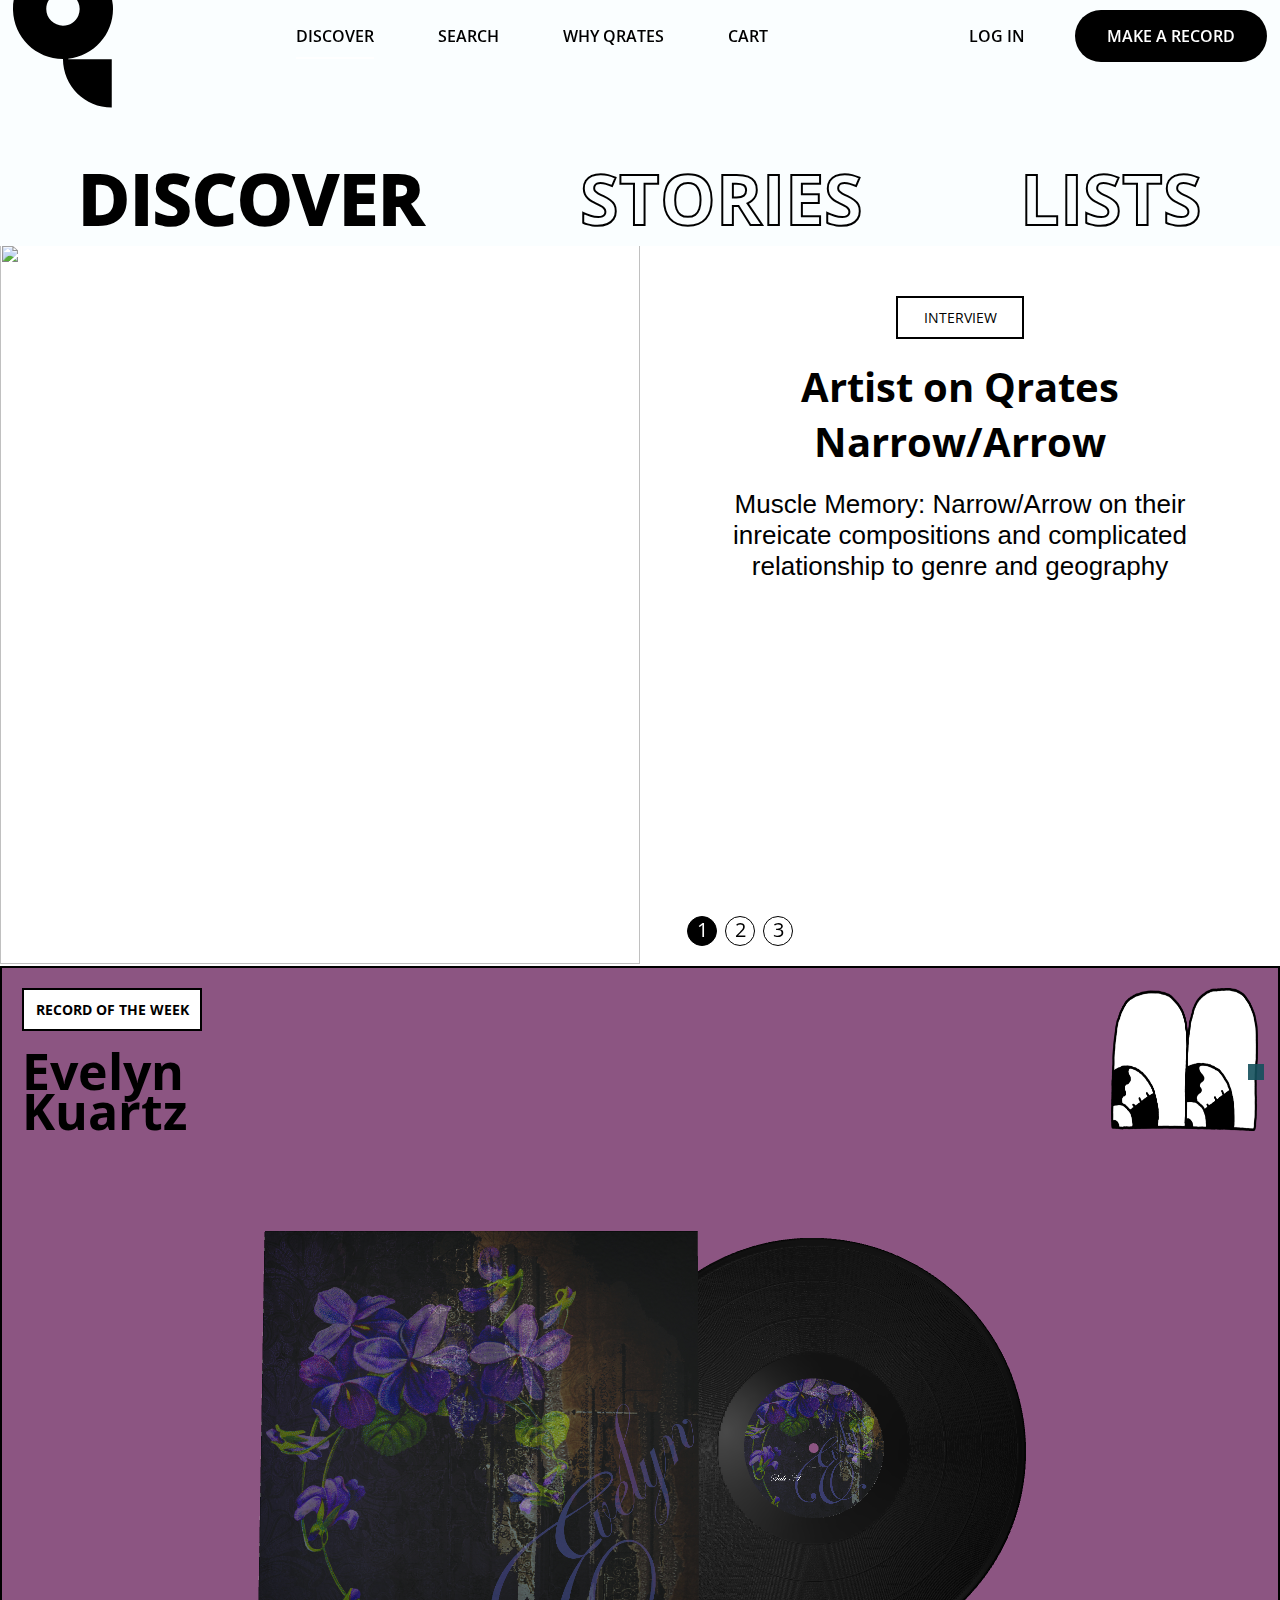
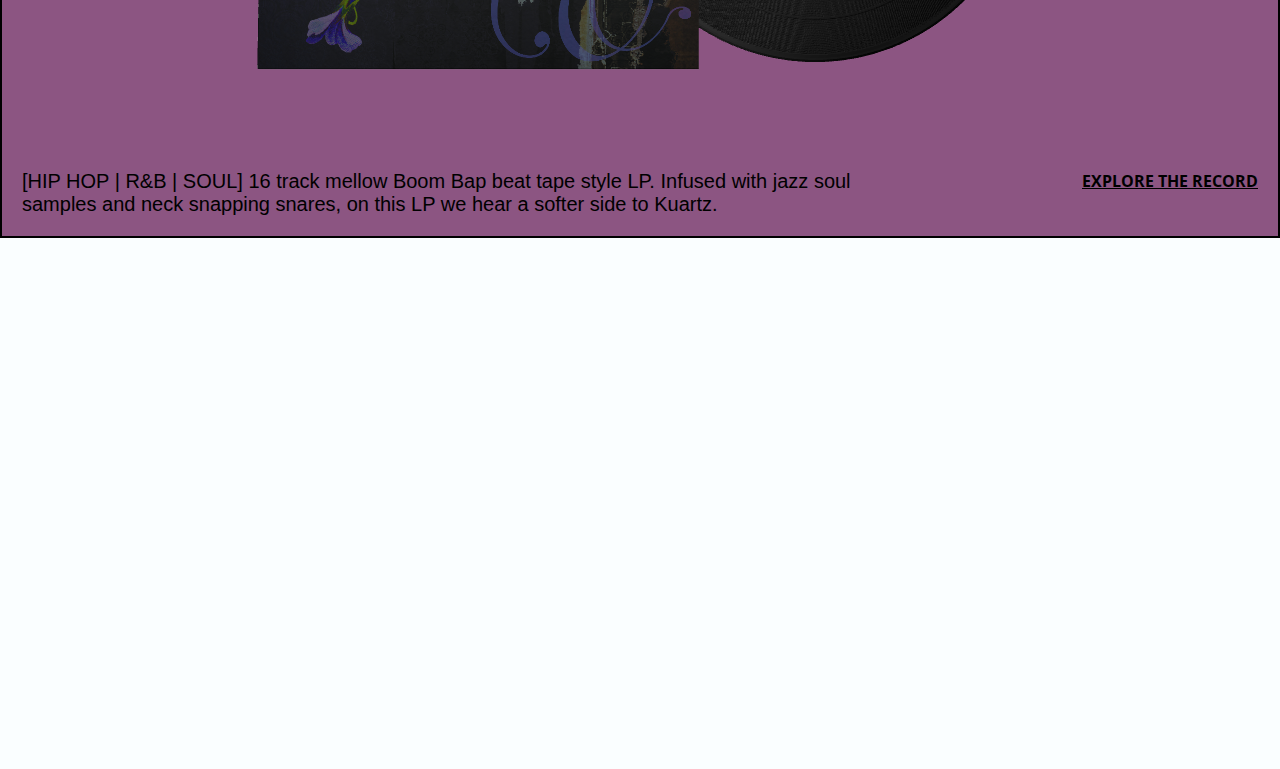
==== commit e6381c89: "why complete" ====
--- a/discover.html
+++ b/discover.html
@@ -44,7 +44,7 @@
                         <a href="#about" class="nav__link">SEARCH</a>
                     </li>
                     <li class="nav__item">
-                        <a href="#discover" class="nav__link">WHY QRATES</a>
+                        <a href="why.html" class="nav__link">WHY QRATES</a>
                     </li>
                     <li class="nav__item">
                         <a href="#place" class="nav__link">CART</a>
--- a/assets/scss/styles.css
+++ b/assets/scss/styles.css
@@ -251,7 +251,7 @@
 #stories .stories-grid .main-container .posts-collect .sto-grid-8 .grid-c .grid-img .grid-img-top,
 #stories .stories-grid .main-container .posts-collect .sto-grid-9 .grid-a .grid-img .grid-img-top,
 #stories .stories-grid .main-container .posts-collect .sto-grid-9 .grid-b .grid-img .grid-img-top,
-#stories .stories-grid .main-container .posts-collect .sto-grid-9 .grid-c .grid-img .grid-img-top {
+#stories .stories-grid .main-container .posts-collect .sto-grid-9 .grid-c .grid-img .grid-img-top, #why .why-hero-1 .why-he-1-left .why-he-1-le-top, #why .why-two .why-two-opt .why-two-opt-1, #why .why-two .why-two-opt .why-two-opt-5, #why .service .ser-left .ser-le-1, #why .service .ser-left .ser-le-5 {
   border: 2px black solid;
   width: 20%;
   text-align: center;
@@ -1157,7 +1157,7 @@
     padding: 30px 35px 0px 30px;
   }
   main .hero .hero-right .hero-ri-1 .hero-ri-1-img img {
-    width: 120%;
+    width: 100%;
     margin-left: 10%;
     border: #000 2px solid;
     -webkit-transform: rotate(5deg) translate3d(0, 0, 0);
@@ -1200,6 +1200,7 @@
     -webkit-box-direction: normal;
         -ms-flex-direction: column;
             flex-direction: column;
+    height: 100%;
     background-color: #FFF804;
   }
   main .far-lim .far-lim-left {
@@ -1207,7 +1208,7 @@
         -ms-flex-order: 1;
             order: 1;
     width: 100%;
-    height: 70vh;
+    height: 500px;
     padding: 5% 0 0 5%;
     position: relative;
     border: none;
@@ -1309,7 +1310,7 @@
     text-align: center;
   }
   main .studio-swiper .studio-swiper-2 {
-    width: 80%;
+    width: 100%;
   }
   main .studio-swiper .studio-swiper-3 {
     display: block;
@@ -3177,6 +3178,653 @@
   }
 }
 
+#why .why-hero-1 {
+  display: -webkit-box;
+  display: -ms-flexbox;
+  display: flex;
+}
+
+#why .why-hero-1 .why-he-1-left {
+  padding-top: 150px;
+}
+
+#why .why-hero-1 .why-he-1-left .why-he-1-le-top {
+  font-size: 16px;
+}
+
+#why .why-hero-1 .why-he-1-left .why-he-1-le-mid {
+  font-size: 70px;
+  font-family: 'Clash Grotesk', sans-serif;
+}
+
+#why .why-hero-1 .why-he-1-left .why-he-1-le-bot {
+  width: 80%;
+  font-family: 'Cabinet Grotesk',+ sans-serif;
+  font-size: 28px;
+}
+
+#why .why-hero-1 .why-he-1-right {
+  width: 100%;
+  padding-right: 50px;
+}
+
+#why .why-hero-1 .why-he-1-right img {
+  width: 100%;
+  border: #000 2px solid;
+  -webkit-transform: rotate(5deg) translate3d(0, 0, 0);
+          transform: rotate(5deg) translate3d(0, 0, 0);
+}
+
+#why .why-hero-2 {
+  display: -webkit-box;
+  display: -ms-flexbox;
+  display: flex;
+  margin-top: -150px;
+}
+
+#why .why-hero-2 img:nth-child(1) {
+  width: 60%;
+  height: 50%;
+  border: #000 2px solid;
+  -webkit-transform: rotate(-5deg) translate3d(0, 0, 0);
+          transform: rotate(-5deg) translate3d(0, 0, 0);
+}
+
+#why .why-hero-2 img:nth-child(2) {
+  margin-top: 200px;
+  width: 20%;
+  height: 20%;
+  -webkit-transform: rotate(5deg) translate3d(0, 0, 0);
+          transform: rotate(5deg) translate3d(0, 0, 0);
+}
+
+#why .small {
+  margin-top: 20px;
+  border: 2px #000 solid;
+}
+
+#why .small p {
+  padding: 80px;
+  text-align: center;
+  font-family: 'Cabinet Grotesk',+ sans-serif;
+  font-size: 22px;
+}
+
+#why .why-two {
+  display: -ms-grid;
+  display: grid;
+  grid-auto-flow: column;
+}
+
+#why .why-two .why-two-opt {
+  background-color: #FFF804;
+  display: -webkit-box;
+  display: -ms-flexbox;
+  display: flex;
+  -webkit-box-orient: vertical;
+  -webkit-box-direction: normal;
+      -ms-flex-direction: column;
+          flex-direction: column;
+  -webkit-box-align: center;
+      -ms-flex-align: center;
+          align-items: center;
+  -webkit-box-pack: center;
+      -ms-flex-pack: center;
+          justify-content: center;
+  height: 120%;
+}
+
+#why .why-two .why-two-opt > * {
+  margin-top: 35px;
+}
+
+#why .why-two .why-two-opt .why-two-opt-1 {
+  background-color: #fff;
+  width: 30%;
+}
+
+#why .why-two .why-two-opt .why-two-opt-2 {
+  font-family: 'Clash Grotesk',+ sans-serif;
+  font-size: 60px;
+}
+
+#why .why-two .why-two-opt .why-two-opt-3 {
+  width: 70%;
+  text-align: center;
+}
+
+#why .why-two .why-two-opt .why-two-opt-4 img {
+  width: 350px;
+}
+
+#why .why-two .why-two-opt .why-two-opt-5 {
+  border-radius: 20px;
+}
+
+#why .why-two .why-two-grey {
+  background-color: #81836C;
+}
+
+#why .why-two .why-two-grey .why-two-opt-4 img {
+  width: 450px;
+}
+
+#why .service {
+  display: -webkit-box;
+  display: -ms-flexbox;
+  display: flex;
+  margin-top: 200px;
+}
+
+#why .service .ser-left {
+  width: 50%;
+  display: -webkit-box;
+  display: -ms-flexbox;
+  display: flex;
+  -webkit-box-orient: vertical;
+  -webkit-box-direction: normal;
+      -ms-flex-direction: column;
+          flex-direction: column;
+  -webkit-box-align: center;
+      -ms-flex-align: center;
+          align-items: center;
+}
+
+#why .service .ser-left > * {
+  margin-top: 35px;
+}
+
+#why .service .ser-left .ser-le-2 {
+  display: block;
+  font-weight: 900;
+  font-size: 40px;
+  font-weight: 900;
+  letter-spacing: 2.50px;
+  word-spacing: 8px;
+  line-height: 40px;
+  font-family: 'Clash Display',+ sans-serif;
+  color: transparent;
+  -webkit-text-stroke-width: 2px;
+  -webkit-text-stroke-color: #000;
+}
+
+#why .service .ser-left .ser-le-3 img {
+  width: 350px;
+  -webkit-transform: rotate(-5deg) translate3d(0, 0, 0);
+          transform: rotate(-5deg) translate3d(0, 0, 0);
+  border: #000 1px solid;
+}
+
+#why .service .ser-left .ser-le-4 {
+  font-family: 'Alphino',+ sans-serif;
+  width: 60%;
+}
+
+#why .service .ser-left .ser-le-5 {
+  border-radius: 20px;
+}
+
+#why .service .ser-right {
+  width: 50%;
+}
+
+#why .service .ser-right * {
+  -webkit-box-sizing: border-box;
+          box-sizing: border-box;
+}
+
+#why .service .ser-right *::before, #why .service .ser-right *::after {
+  -webkit-box-sizing: border-box;
+          box-sizing: border-box;
+}
+
+#why .service .ser-right .container {
+  margin: 0 auto;
+  padding: 0px;
+  width: 48rem;
+}
+
+#why .service .ser-right .container h2 {
+  border: 1px #000 solid;
+  padding: 30px 10px;
+  color: #fff;
+  background-color: #000;
+}
+
+#why .service .ser-right .accordion .accordion-item {
+  border: 1px solid #000000;
+  padding: 0 10px;
+}
+
+#why .service .ser-right .accordion .accordion-item button[aria-expanded='true'] {
+  border-bottom: 1px solid #000;
+}
+
+#why .service .ser-right .accordion button {
+  position: relative;
+  display: block;
+  text-align: left;
+  width: 100%;
+  padding: 1em 0;
+  color: #000;
+  font-size: 1.15rem;
+  font-weight: 400;
+  border: none;
+  background: none;
+  outline: none;
+}
+
+#why .service .ser-right .accordion button:hover, #why .service .ser-right .accordion button:focus {
+  cursor: pointer;
+  color: #000;
+}
+
+#why .service .ser-right .accordion button:hover::after, #why .service .ser-right .accordion button:focus::after {
+  cursor: pointer;
+  color: #000;
+  border: 1px solid #000;
+}
+
+#why .service .ser-right .accordion button .accordion-title {
+  padding: 1em 1.5em 1em 0;
+  font-family: 'Alphino',+ sans-serif;
+}
+
+#why .service .ser-right .accordion button .icon {
+  display: inline-block;
+  position: absolute;
+  top: 18px;
+  right: 0;
+  width: 22px;
+  height: 22px;
+  border: 1px solid;
+  border-radius: 22px;
+}
+
+#why .service .ser-right .accordion button .icon::before {
+  display: block;
+  position: absolute;
+  content: '';
+  top: 9px;
+  left: 5px;
+  width: 10px;
+  height: 2px;
+  background: currentColor;
+}
+
+#why .service .ser-right .accordion button .icon::after {
+  display: block;
+  position: absolute;
+  content: '';
+  top: 5px;
+  left: 9px;
+  width: 2px;
+  height: 10px;
+  background: currentColor;
+}
+
+#why .service .ser-right .accordion button[aria-expanded='true'] {
+  color: #000;
+}
+
+#why .service .ser-right .accordion button[aria-expanded='true'] .icon::after {
+  width: 0;
+}
+
+#why .service .ser-right .accordion button[aria-expanded='true'] + .accordion-content {
+  opacity: 1;
+  max-height: 9em;
+  -webkit-transition: all 200ms linear;
+  transition: all 200ms linear;
+  will-change: opacity, max-height;
+}
+
+#why .service .ser-right .accordion .accordion-content {
+  opacity: 0;
+  max-height: 0;
+  overflow: hidden;
+  -webkit-transition: opacity 200ms linear, max-height 200ms linear;
+  transition: opacity 200ms linear, max-height 200ms linear;
+  will-change: opacity, max-height;
+}
+
+#why .service .ser-right .accordion .accordion-content p {
+  font-size: 18px;
+  font-weight: 500;
+  margin: 2em 0;
+  font-family: 'Alphino',+ sans-serif;
+}
+
+@media all and (max-width: 1050px) {
+  #why .why-hero-1 {
+    display: -webkit-box;
+    display: -ms-flexbox;
+    display: flex;
+    -webkit-box-orient: vertical;
+    -webkit-box-direction: normal;
+        -ms-flex-direction: column;
+            flex-direction: column;
+  }
+  #why .why-hero-1 .why-he-1-left {
+    padding-top: 100px;
+    padding-left: 50px;
+  }
+  #why .why-hero-1 .why-he-1-left .why-he-1-le-top {
+    font-size: 12px;
+  }
+  #why .why-hero-1 .why-he-1-left .why-he-1-le-mid {
+    font-size: 40px;
+    font-family: 'Clash Grotesk', sans-serif;
+  }
+  #why .why-hero-1 .why-he-1-left .why-he-1-le-bot {
+    width: 100%;
+    font-family: 'Cabinet Grotesk',+ sans-serif;
+    font-size: 20px;
+  }
+  #why .why-hero-1 .why-he-1-right {
+    width: 100%;
+    padding-left: 50px;
+    padding-top: 50px;
+  }
+  #why .why-hero-1 .why-he-1-right img {
+    width: 80%;
+  }
+  #why .why-two {
+    display: -webkit-box;
+    display: -ms-flexbox;
+    display: flex;
+    -webkit-box-orient: vertical;
+    -webkit-box-direction: normal;
+        -ms-flex-direction: column;
+            flex-direction: column;
+  }
+  #why .why-two .why-two-opt > * {
+    margin-top: 25px;
+  }
+  #why .why-two .why-two-opt .why-two-opt-5 {
+    border-radius: 20px;
+    margin-bottom: 20px;
+  }
+  #why .service {
+    display: -webkit-box;
+    display: -ms-flexbox;
+    display: flex;
+    -webkit-box-orient: vertical;
+    -webkit-box-direction: normal;
+        -ms-flex-direction: column;
+            flex-direction: column;
+    margin-top: 20px;
+  }
+  #why .service .ser-left {
+    width: 100%;
+    display: -webkit-box;
+    display: -ms-flexbox;
+    display: flex;
+    -webkit-box-orient: vertical;
+    -webkit-box-direction: normal;
+        -ms-flex-direction: column;
+            flex-direction: column;
+    -webkit-box-align: center;
+        -ms-flex-align: center;
+            align-items: center;
+  }
+  #why .service .ser-left > * {
+    margin-top: 35px;
+  }
+  #why .service .ser-left .ser-le-5 {
+    border-radius: 20px;
+    margin-bottom: 20px;
+  }
+  #why .service .ser-right {
+    width: 100%;
+  }
+  #why .service .ser-right * {
+    -webkit-box-sizing: border-box;
+            box-sizing: border-box;
+  }
+  #why .service .ser-right *::before, #why .service .ser-right *::after {
+    -webkit-box-sizing: border-box;
+            box-sizing: border-box;
+  }
+  #why .service .ser-right .container {
+    width: 100%;
+  }
+  #why .service .ser-right .container h2 {
+    border: 1px #000 solid;
+    padding: 30px 10px;
+    color: #fff;
+    background-color: #000;
+  }
+  #why .service .ser-right .accordion .accordion-content p {
+    font-size: 16px;
+    font-weight: 500;
+    margin: 2em 0;
+    font-family: 'Alphino',+ sans-serif;
+  }
+}
+
+@media all and (max-width: 500px) {
+  #why .why-hero-1 {
+    display: -webkit-box;
+    display: -ms-flexbox;
+    display: flex;
+    -webkit-box-orient: vertical;
+    -webkit-box-direction: normal;
+        -ms-flex-direction: column;
+            flex-direction: column;
+  }
+  #why .why-hero-1 .why-he-1-left {
+    padding-top: 50px;
+    padding-left: 20px;
+  }
+  #why .why-hero-1 .why-he-1-left .why-he-1-le-top {
+    font-size: 12px;
+    width: 50%;
+  }
+  #why .why-hero-1 .why-he-1-left .why-he-1-le-mid {
+    font-size: 40px;
+    font-family: 'Clash Grotesk', sans-serif;
+  }
+  #why .why-hero-1 .why-he-1-left .why-he-1-le-bot {
+    width: 100%;
+    font-family: 'Cabinet Grotesk',+ sans-serif;
+    font-size: 20px;
+  }
+  #why .why-hero-1 .why-he-1-right {
+    width: 100%;
+    padding-left: 50px;
+    padding-top: 50px;
+  }
+  #why .why-hero-1 .why-he-1-right img {
+    width: 100%;
+  }
+  #why .why-hero-2 {
+    display: -webkit-box;
+    display: -ms-flexbox;
+    display: flex;
+    margin-top: -70px;
+  }
+  #why .why-hero-2 img:nth-child(1) {
+    width: 60%;
+    height: 50%;
+    border: #000 2px solid;
+    -webkit-transform: rotate(-5deg) translate3d(0, 0, 0);
+            transform: rotate(-5deg) translate3d(0, 0, 0);
+  }
+  #why .why-hero-2 img:nth-child(2) {
+    margin-top: 100px;
+    width: 20%;
+    height: 20%;
+    -webkit-transform: rotate(5deg) translate3d(0, 0, 0);
+            transform: rotate(5deg) translate3d(0, 0, 0);
+  }
+  #why .small {
+    margin-top: 20px;
+    border: 2px #000 solid;
+  }
+  #why .small p {
+    padding: 10px;
+    text-align: center;
+    font-family: 'Cabinet Grotesk',+ sans-serif;
+    font-size: 18px;
+  }
+  #why .why-two {
+    display: -webkit-box;
+    display: -ms-flexbox;
+    display: flex;
+    -webkit-box-orient: vertical;
+    -webkit-box-direction: normal;
+        -ms-flex-direction: column;
+            flex-direction: column;
+  }
+  #why .why-two .why-two-opt {
+    background-color: #FFF804;
+    display: -webkit-box;
+    display: -ms-flexbox;
+    display: flex;
+    -webkit-box-orient: vertical;
+    -webkit-box-direction: normal;
+        -ms-flex-direction: column;
+            flex-direction: column;
+    -webkit-box-align: center;
+        -ms-flex-align: center;
+            align-items: center;
+    -webkit-box-pack: center;
+        -ms-flex-pack: center;
+            justify-content: center;
+    height: 120%;
+  }
+  #why .why-two .why-two-opt > * {
+    margin-top: 25px;
+  }
+  #why .why-two .why-two-opt .why-two-opt-1 {
+    background-color: #fff;
+    width: 50%;
+  }
+  #why .why-two .why-two-opt .why-two-opt-2 {
+    font-family: 'Clash Grotesk',+ sans-serif;
+    font-size: 40px;
+  }
+  #why .why-two .why-two-opt .why-two-opt-3 {
+    width: 100%;
+    text-align: center;
+  }
+  #why .why-two .why-two-opt .why-two-opt-4 img {
+    width: 300px;
+  }
+  #why .why-two .why-two-opt .why-two-opt-5 {
+    width: 40%;
+    border-radius: 20px;
+    margin-bottom: 20px;
+  }
+  #why .why-two .why-two-grey {
+    background-color: #81836C;
+  }
+  #why .why-two .why-two-grey .why-two-opt-4 img {
+    width: 300px;
+  }
+  #why .service {
+    display: -webkit-box;
+    display: -ms-flexbox;
+    display: flex;
+    -webkit-box-orient: vertical;
+    -webkit-box-direction: normal;
+        -ms-flex-direction: column;
+            flex-direction: column;
+    margin-top: 20px;
+  }
+  #why .service .ser-left {
+    width: 100%;
+    display: -webkit-box;
+    display: -ms-flexbox;
+    display: flex;
+    -webkit-box-orient: vertical;
+    -webkit-box-direction: normal;
+        -ms-flex-direction: column;
+            flex-direction: column;
+    -webkit-box-align: center;
+        -ms-flex-align: center;
+            align-items: center;
+  }
+  #why .service .ser-left > * {
+    margin-top: 35px;
+  }
+  #why .service .ser-left .ser-le-1 {
+    width: 40%;
+  }
+  #why .service .ser-left .ser-le-2 {
+    display: block;
+    font-weight: 900;
+    font-size: 30px;
+    font-weight: 900;
+    letter-spacing: 1.50px;
+    word-spacing: 4px;
+    line-height: 40px;
+  }
+  #why .service .ser-left .ser-le-3 img {
+    width: 200px;
+    -webkit-transform: rotate(-5deg) translate3d(0, 0, 0);
+            transform: rotate(-5deg) translate3d(0, 0, 0);
+    border: #000 1px solid;
+  }
+  #why .service .ser-left .ser-le-4 {
+    font-family: 'Alphino',+ sans-serif;
+    width: 95%;
+  }
+  #why .service .ser-left .ser-le-5 {
+    width: 40%;
+    border-radius: 20px;
+    margin-bottom: 20px;
+  }
+  #why .service .ser-right {
+    width: 100%;
+  }
+  #why .service .ser-right * {
+    -webkit-box-sizing: border-box;
+            box-sizing: border-box;
+  }
+  #why .service .ser-right *::before, #why .service .ser-right *::after {
+    -webkit-box-sizing: border-box;
+            box-sizing: border-box;
+  }
+  #why .service .ser-right .container {
+    width: 100%;
+  }
+  #why .service .ser-right .container h2 {
+    border: 1px #000 solid;
+    padding: 30px 10px;
+    color: #fff;
+    background-color: #000;
+  }
+  #why .service .ser-right .accordion .accordion-item {
+    border: 1px solid #000000;
+    padding: 0 10px;
+  }
+  #why .service .ser-right .accordion .accordion-item button[aria-expanded='true'] {
+    border-bottom: 1px solid #000;
+  }
+  #why .service .ser-right .accordion .accordion-content p {
+    font-size: 16px;
+    font-weight: 500;
+    margin: 2em 0;
+    font-family: 'Alphino',+ sans-serif;
+  }
+}
+
 .swiper-container-3d .swiper-slide-shadow-left,
 .swiper-container-3d .swiper-slide-shadow-right {
   background-image: none;
@@ -3282,7 +3930,7 @@
 
 @media screen and (min-width: 1200px) {
   .container {
-    max-width: 90%;
+    max-width: 98%;
     margin: auto;
   }
 }
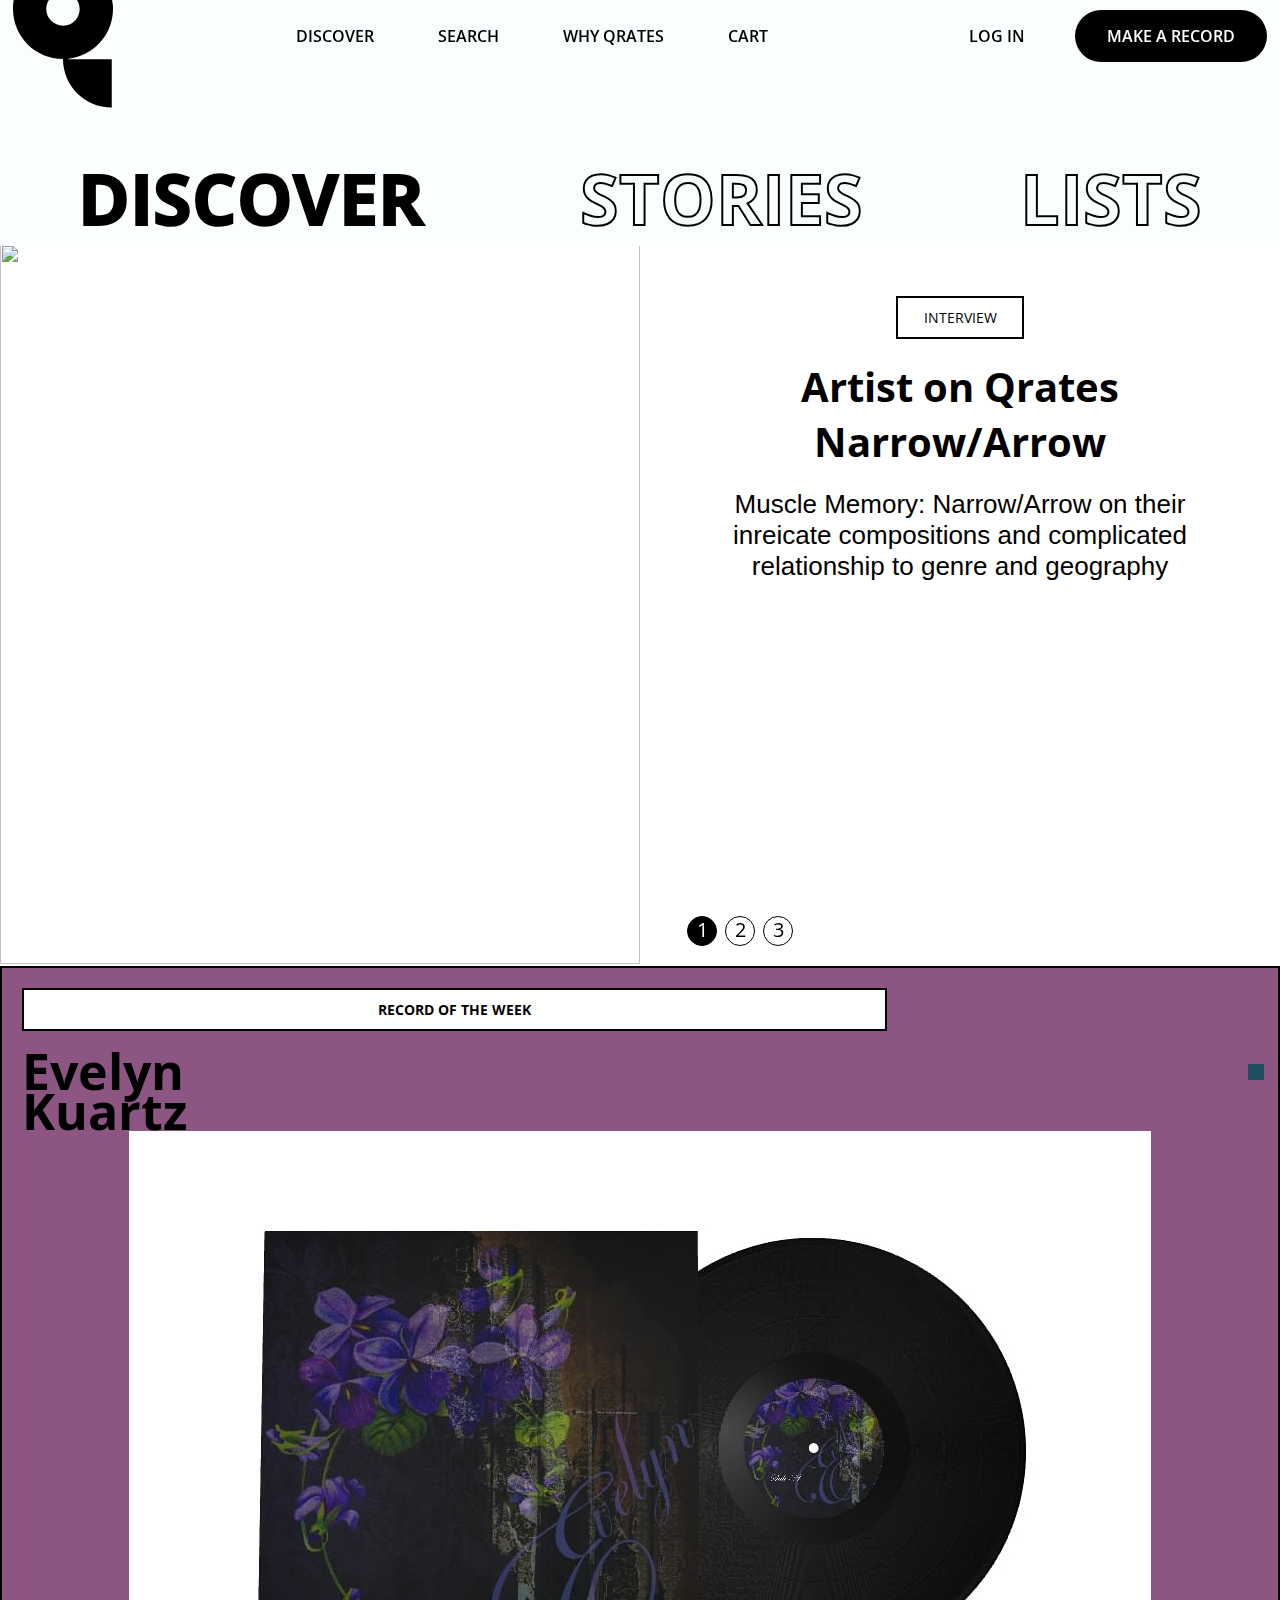
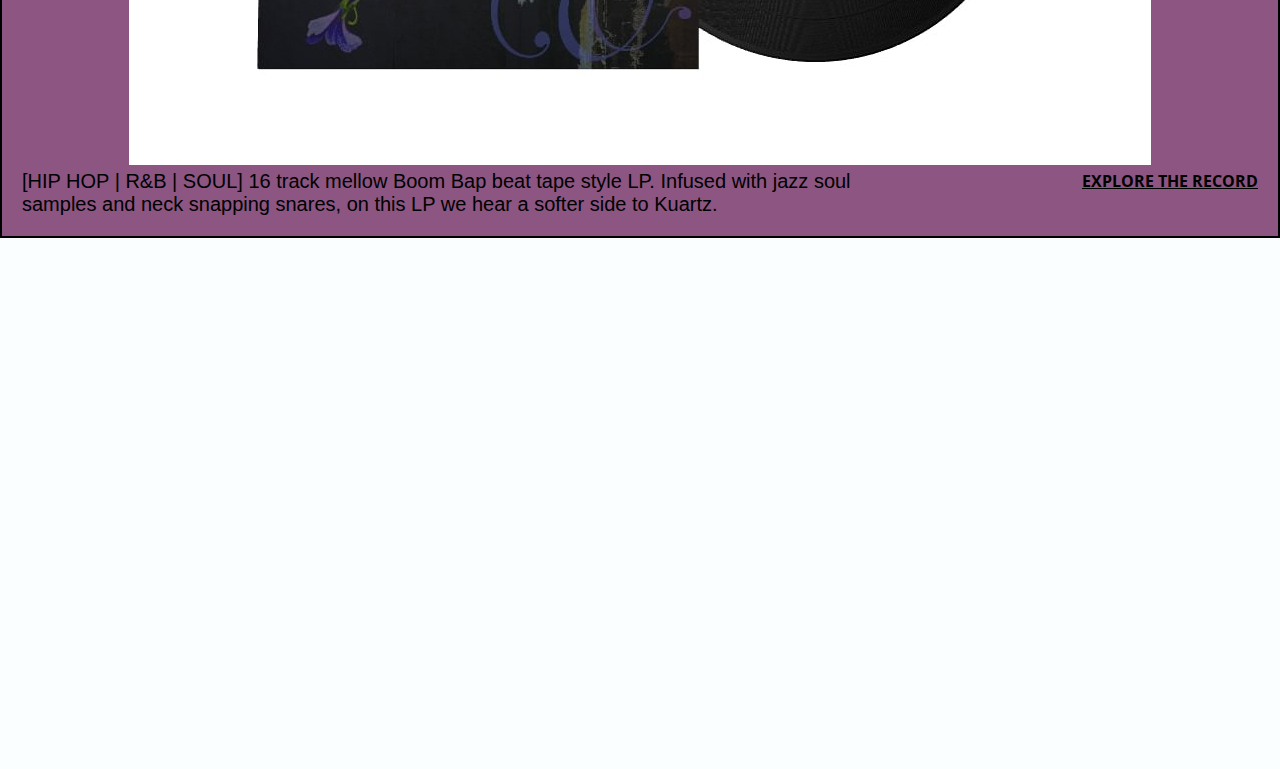
==== commit cab90358: "jpg minified" ====
--- a/discover.html
+++ b/discover.html
@@ -5,7 +5,7 @@
     <meta charset="UTF-8">
     <meta name="viewport" content="width=device-width, initial-scale=1.0">
 
-    <link rel="shortcut icon" href="assets/img/favicon.png" type="image/png">
+    <link rel="shortcut icon" href="assets/img/favicon.jpg" type="image/jpg">
 
     <!--=============== REMIXICONS ===============-->
     <link href="https://cdn.jsdelivr.net/npm/remixicon@2.5.0/fonts/remixicon.css" rel="stylesheet">
@@ -35,13 +35,37 @@
                 <img src="./assets/img/logo.svg" alt="">
             </a>
 
+<div id="mySearch" class="search">
+
+    <!-- Button to close the overlay navigation -->
+    <a href="javascript:void(0)" class="closebtn" onclick="closeSearch()">&times;</a>
+
+    <!-- Overlay content -->
+    <div class="search-content">
+        <button type="submit"><i class="fa fa-search"></i></button>
+        <input type="text" placeholder="Search by artist, keyword or genre" name="search">
+        <div class="popular">
+            <span>Popular searches</span>
+            <li>
+                <ul>CHILL</ul>
+                <ul>HIPHOP</ul>
+                <ul>ELECTRO</ul>
+                <ul>INDIE</ul>
+                <ul>FUNK</ul>
+                <ul>ROCK</ul>
+            </li>
+        </div>
+    </div>
+
+</div>
+
             <div class="nav__menu" id="nav-menu">
                 <ul class="nav__list">
                     <li class="nav__item">
                         <a href="#home" class="nav__link active-link">DISCOVER</a>
                     </li>
                     <li class="nav__item">
-                        <a href="#about" class="nav__link">SEARCH</a>
+                        <a href="#search" class="nav__link" onclick="openSearch()">SEARCH</a>
                     </li>
                     <li class="nav__item">
                         <a href="why.html" class="nav__link">WHY QRATES</a>
@@ -142,11 +166,11 @@
                     <div class="dis-we-top-left-2">Evelyn<br>Kuartz</div>
                 </div>
                 <div class="dis-we-top-right">
-                    <img src="./assets/img/watching.png" alt="">
+                    <img src="./assets/img/watching.jpg" alt="">
                 </div>
             </div>
             <div class="dis-we-mid">
-                <img src="./assets/img/evelynK.png" alt="">
+                <img src="./assets/img/evelynK.jpg" alt="">
             </div>
             <div class="dis-we-bot">
                 <div class="dis-we-bot-left">[HIP HOP | R&B | SOUL] 16 track mellow Boom Bap beat tape style LP. Infused
--- a/assets/scss/styles.css
+++ b/assets/scss/styles.css
@@ -225,7 +225,7 @@
   font-size: 16px;
 }
 
-.button-2, main .far-lim .far-lim-left .far-lim-left-top, main .studio-swiper .studio-swiper-1 .std-swi-1-top, #discover .dis-swip .swiper-container .swiper-wrapper .swiper-slide .swi-sli-right .swi-sli-ri-top, #discover .dis-week .dis-we-top .dis-we-top-left .dis-we-top-left-1, #stories .stories-grid .main-container .posts-collect .sto-grid-1 .grid-a .grid-img .grid-img-top,
+.button-2, .search .search-content .popular li ul, main .far-lim .far-lim-left .far-lim-left-top, main .studio-swiper .studio-swiper-1 .std-swi-1-top, #discover .dis-swip .swiper-container .swiper-wrapper .swiper-slide .swi-sli-right .swi-sli-ri-top, #discover .dis-week .dis-we-top .dis-we-top-left .dis-we-top-left-1, #stories .stories-grid .main-container .posts-collect .sto-grid-1 .grid-a .grid-img .grid-img-top,
 #stories .stories-grid .main-container .posts-collect .sto-grid-1 .grid-b .grid-img .grid-img-top,
 #stories .stories-grid .main-container .posts-collect .sto-grid-1 .grid-c .grid-img .grid-img-top,
 #stories .stories-grid .main-container .posts-collect .sto-grid-2 .grid-a .grid-img .grid-img-top,
@@ -481,6 +481,103 @@
   }
 }
 
+.search {
+  height: 100%;
+  width: 100%;
+  display: none;
+  position: fixed;
+  z-index: 1;
+  top: 0;
+  left: 0;
+  background-color: #fff;
+}
+
+.search-content {
+  position: relative;
+  top: 25%;
+  width: 100%;
+  text-align: center;
+  margin-top: 30px;
+}
+
+.search a {
+  padding: 8px;
+  text-decoration: none;
+  font-size: 36px;
+  color: #818181;
+  display: block;
+  -webkit-transition: 0.3s;
+  transition: 0.3s;
+}
+
+.search a:hover,
+.search a:focus {
+  color: #f1f1f1;
+}
+
+.search .closebtn {
+  position: absolute;
+  top: 20px;
+  right: 45px;
+  font-size: 60px;
+}
+
+.search .search-content input[type=text] {
+  padding: 25px;
+  margin-top: 8px;
+  font-size: 40px;
+  border: none;
+  width: calc(100% - 10%);
+  margin: auto;
+  border-bottom: 2px #000 solid;
+  font-family: 'Clash Display',
+ sans-serif;
+  color: transparent;
+  -webkit-text-stroke-width: 2px;
+  -webkit-text-stroke-color: #000;
+}
+
+.search .search-content button .fa-search {
+  font-size: 50px;
+  background-color: #fff;
+}
+
+.search .search-content .popular {
+  display: -webkit-box;
+  display: -ms-flexbox;
+  display: flex;
+  width: calc(100% - 10%);
+  margin: auto;
+  margin-top: 20px;
+}
+
+.search .search-content .popular span {
+  padding-right: 20px;
+}
+
+.search .search-content .popular li {
+  display: -webkit-box;
+  display: -ms-flexbox;
+  display: flex;
+}
+
+.search .search-content .popular li ul {
+  padding: 10px;
+  border-radius: 20px;
+  margin-left: 20px;
+}
+
+@media screen and (max-height: 450px) {
+  .search a {
+    font-size: 20px;
+  }
+  .search .closebtn {
+    font-size: 40px;
+    top: 15px;
+    right: 35px;
+  }
+}
+
 main {
   margin-top: 150px;
   color: #000;
@@ -511,7 +608,7 @@
   font-weight: 900;
   letter-spacing: 0.95px;
   line-height: 70px;
-  font-family: 'Clash Display',+  font-family: 'Clash Display',
  sans-serif;
 }
 
@@ -528,7 +625,7 @@
   line-height: 34px;
   width: 80%;
   margin-top: 40px;
-  font-family: 'Bespoke Serif',+  font-family: 'Bespoke Serif',
  serif;
 }
 
@@ -655,7 +752,7 @@
 main .far-lim .far-lim-left .far-lim-left-des {
   width: 70%;
   font-size: 26px;
-  font-family: 'Bespoke Serif',+  font-family: 'Bespoke Serif',
  sans-serif;
 }
 
@@ -740,7 +837,7 @@
   background-repeat: no-repeat;
   background-size: contain;
   background-position: top center;
-  background-image: url(/assets/img/downafter.png);
+  background-image: url(/assets/img/downafter.jpg);
 }
 
 main .studio-swiper .studio-swiper-1 .std-swi-1-des {
@@ -827,7 +924,7 @@
     width: 80%;
     margin: auto;
     margin-top: 50px;
-    font-family: 'Bespoke Serif',+    font-family: 'Bespoke Serif',
  serif;
   }
   main .hero .hero-left {
@@ -842,7 +939,7 @@
     font-weight: 900;
     letter-spacing: 0.95px;
     line-height: 70px;
-    font-family: 'Clash Display',+    font-family: 'Clash Display',
  sans-serif;
   }
   main .hero .hero-left .hero-le-header span {
@@ -956,7 +1053,7 @@
   main .far-lim .far-lim-left .far-lim-left-des {
     width: 70%;
     font-size: 26px;
-    font-family: 'Bespoke Serif',+    font-family: 'Bespoke Serif',
  sans-serif;
   }
   main .far-lim .far-lim-left .far-lim-left-opt {
@@ -1032,13 +1129,14 @@
     display: block;
     position: absolute;
     width: 50%;
+    jpg
     height: 40px;
     bottom: -32px;
     right: 20px;
     background-repeat: no-repeat;
     background-size: contain;
     background-position: top center;
-    background-image: url(/assets/img/downafter.png);
+    background-image: url(/assets/img/downafter.jpg);
   }
   main .studio-swiper .studio-swiper-1 .std-swi-1-des {
     padding-bottom: 50px;
@@ -1113,7 +1211,7 @@
     width: 90%;
     margin: auto;
     margin-top: 50px;
-    font-family: 'Bespoke Serif',+    font-family: 'Bespoke Serif',
  serif;
     text-align: center;
   }
@@ -1129,7 +1227,7 @@
     font-weight: 900;
     letter-spacing: 0.95px;
     line-height: 50px;
-    font-family: 'Clash Display',+    font-family: 'Clash Display',
  sans-serif;
     width: 90%;
   }
@@ -1226,7 +1324,7 @@
   main .far-lim .far-lim-left .far-lim-left-des {
     width: 90%;
     font-size: 20px;
-    font-family: 'Bespoke Serif',+    font-family: 'Bespoke Serif',
  sans-serif;
   }
   main .far-lim .far-lim-left .far-lim-left-opt {
@@ -1589,7 +1687,7 @@
 #discover .dis-swip .swiper-container .swiper-wrapper .swiper-slide .swi-sli-right .swi-sli-ri-des {
   width: 80%;
   font-size: 26px;
-  font-family: 'Bespoke Serif',+  font-family: 'Bespoke Serif',
  sans-serif;
   padding-top: 20px;
 }
@@ -1687,7 +1785,7 @@
   width: 60%;
   width: 70%;
   font-size: 20px;
-  font-family: 'Bespoke Serif',+  font-family: 'Bespoke Serif',
  sans-serif;
   padding: 0 0 20px 20px;
 }
@@ -1747,7 +1845,7 @@
   #discover .dis-swip .swiper-container .swiper-wrapper .swiper-slide .swi-sli-right .swi-sli-ri-des {
     width: 100%;
     font-size: 22px;
-    font-family: 'Bespoke Serif',+    font-family: 'Bespoke Serif',
  sans-serif;
     padding-top: 20px;
   }
@@ -1874,7 +1972,7 @@
   #discover .dis-swip .swiper-container .swiper-wrapper .swiper-slide .swi-sli-right .swi-sli-ri-des {
     width: 100%;
     font-size: 18px;
-    font-family: 'Bespoke Serif',+    font-family: 'Bespoke Serif',
  sans-serif;
     padding-top: 20px;
   }
@@ -2260,7 +2358,7 @@
 #stories .stories-grid .main-container .posts-collect .sto-grid-9 .grid-a .grid-other .grid-oth-des {
   width: 80%;
   font-size: 20px;
-  font-family: 'Bespoke Serif',+  font-family: 'Bespoke Serif',
  sans-serif;
   padding-top: 80px;
   text-align: center;
@@ -2364,7 +2462,7 @@
 #stories .stories-grid .main-container .posts-collect .sto-grid-9 .grid-b .grid-other .grid-oth-des,
 #stories .stories-grid .main-container .posts-collect .sto-grid-9 .grid-c .grid-other .grid-oth-des {
   font-size: 20px;
-  font-family: 'Bespoke Serif',+  font-family: 'Bespoke Serif',
  sans-serif;
   padding-top: 20px;
 }
@@ -2645,7 +2743,7 @@
   #stories .stories-grid .main-container .posts-collect .sto-grid-9 .grid-b .grid-other .grid-oth-des,
   #stories .stories-grid .main-container .posts-collect .sto-grid-9 .grid-c .grid-other .grid-oth-des {
     font-size: 18px;
-    font-family: 'Bespoke Serif',+    font-family: 'Bespoke Serif',
  sans-serif;
     padding-top: 20px;
   }
@@ -2923,7 +3021,7 @@
   #stories .stories-grid .main-container .posts-collect .sto-grid-9 .grid-a .grid-other .grid-oth-des {
     width: 100%;
     font-size: 18px;
-    font-family: 'Bespoke Serif',+    font-family: 'Bespoke Serif',
  sans-serif;
     padding-top: 40px;
     text-align: center;
@@ -3022,7 +3120,7 @@
   #stories .stories-grid .main-container .posts-collect .sto-grid-9 .grid-b .grid-other .grid-oth-des,
   #stories .stories-grid .main-container .posts-collect .sto-grid-9 .grid-c .grid-other .grid-oth-des {
     font-size: 20px;
-    font-family: 'Bespoke Serif',+    font-family: 'Bespoke Serif',
  sans-serif;
     padding-top: 20px;
   }
@@ -3199,7 +3297,7 @@
 
 #why .why-hero-1 .why-he-1-left .why-he-1-le-bot {
   width: 80%;
-  font-family: 'Cabinet Grotesk',+  font-family: 'Cabinet Grotesk',
  sans-serif;
   font-size: 28px;
 }
@@ -3247,7 +3345,7 @@
 #why .small p {
   padding: 80px;
   text-align: center;
-  font-family: 'Cabinet Grotesk',+  font-family: 'Cabinet Grotesk',
  sans-serif;
   font-size: 22px;
 }
@@ -3286,7 +3384,7 @@
 }
 
 #why .why-two .why-two-opt .why-two-opt-2 {
-  font-family: 'Clash Grotesk',+  font-family: 'Clash Grotesk',
  sans-serif;
   font-size: 60px;
 }
@@ -3345,7 +3443,7 @@
   letter-spacing: 2.50px;
   word-spacing: 8px;
   line-height: 40px;
-  font-family: 'Clash Display',+  font-family: 'Clash Display',
  sans-serif;
   color: transparent;
   -webkit-text-stroke-width: 2px;
@@ -3360,7 +3458,7 @@
 }
 
 #why .service .ser-left .ser-le-4 {
-  font-family: 'Alphino',+  font-family: 'Alphino',
  sans-serif;
   width: 60%;
 }
@@ -3432,7 +3530,7 @@
 
 #why .service .ser-right .accordion button .accordion-title {
   padding: 1em 1.5em 1em 0;
-  font-family: 'Alphino',+  font-family: 'Alphino',
  sans-serif;
 }
 
@@ -3498,7 +3596,7 @@
   font-size: 18px;
   font-weight: 500;
   margin: 2em 0;
-  font-family: 'Alphino',+  font-family: 'Alphino',
  sans-serif;
 }
 
@@ -3525,7 +3623,7 @@
   }
   #why .why-hero-1 .why-he-1-left .why-he-1-le-bot {
     width: 100%;
-    font-family: 'Cabinet Grotesk',+    font-family: 'Cabinet Grotesk',
  sans-serif;
     font-size: 20px;
   }
@@ -3607,7 +3705,7 @@
     font-size: 16px;
     font-weight: 500;
     margin: 2em 0;
-    font-family: 'Alphino',+    font-family: 'Alphino',
  sans-serif;
   }
 }
@@ -3636,7 +3734,7 @@
   }
   #why .why-hero-1 .why-he-1-left .why-he-1-le-bot {
     width: 100%;
-    font-family: 'Cabinet Grotesk',+    font-family: 'Cabinet Grotesk',
  sans-serif;
     font-size: 20px;
   }
@@ -3675,7 +3773,7 @@
   #why .small p {
     padding: 10px;
     text-align: center;
-    font-family: 'Cabinet Grotesk',+    font-family: 'Cabinet Grotesk',
  sans-serif;
     font-size: 18px;
   }
@@ -3713,7 +3811,7 @@
     width: 50%;
   }
   #why .why-two .why-two-opt .why-two-opt-2 {
-    font-family: 'Clash Grotesk',+    font-family: 'Clash Grotesk',
  sans-serif;
     font-size: 40px;
   }
@@ -3780,7 +3878,7 @@
     border: #000 1px solid;
   }
   #why .service .ser-left .ser-le-4 {
-    font-family: 'Alphino',+    font-family: 'Alphino',
  sans-serif;
     width: 95%;
   }
@@ -3809,18 +3907,11 @@
     color: #fff;
     background-color: #000;
   }
-  #why .service .ser-right .accordion .accordion-item {
-    border: 1px solid #000000;
-    padding: 0 10px;
-  }
-  #why .service .ser-right .accordion .accordion-item button[aria-expanded='true'] {
-    border-bottom: 1px solid #000;
-  }
   #why .service .ser-right .accordion .accordion-content p {
     font-size: 16px;
     font-weight: 500;
     margin: 2em 0;
-    font-family: 'Alphino',+    font-family: 'Alphino',
  sans-serif;
   }
 }
